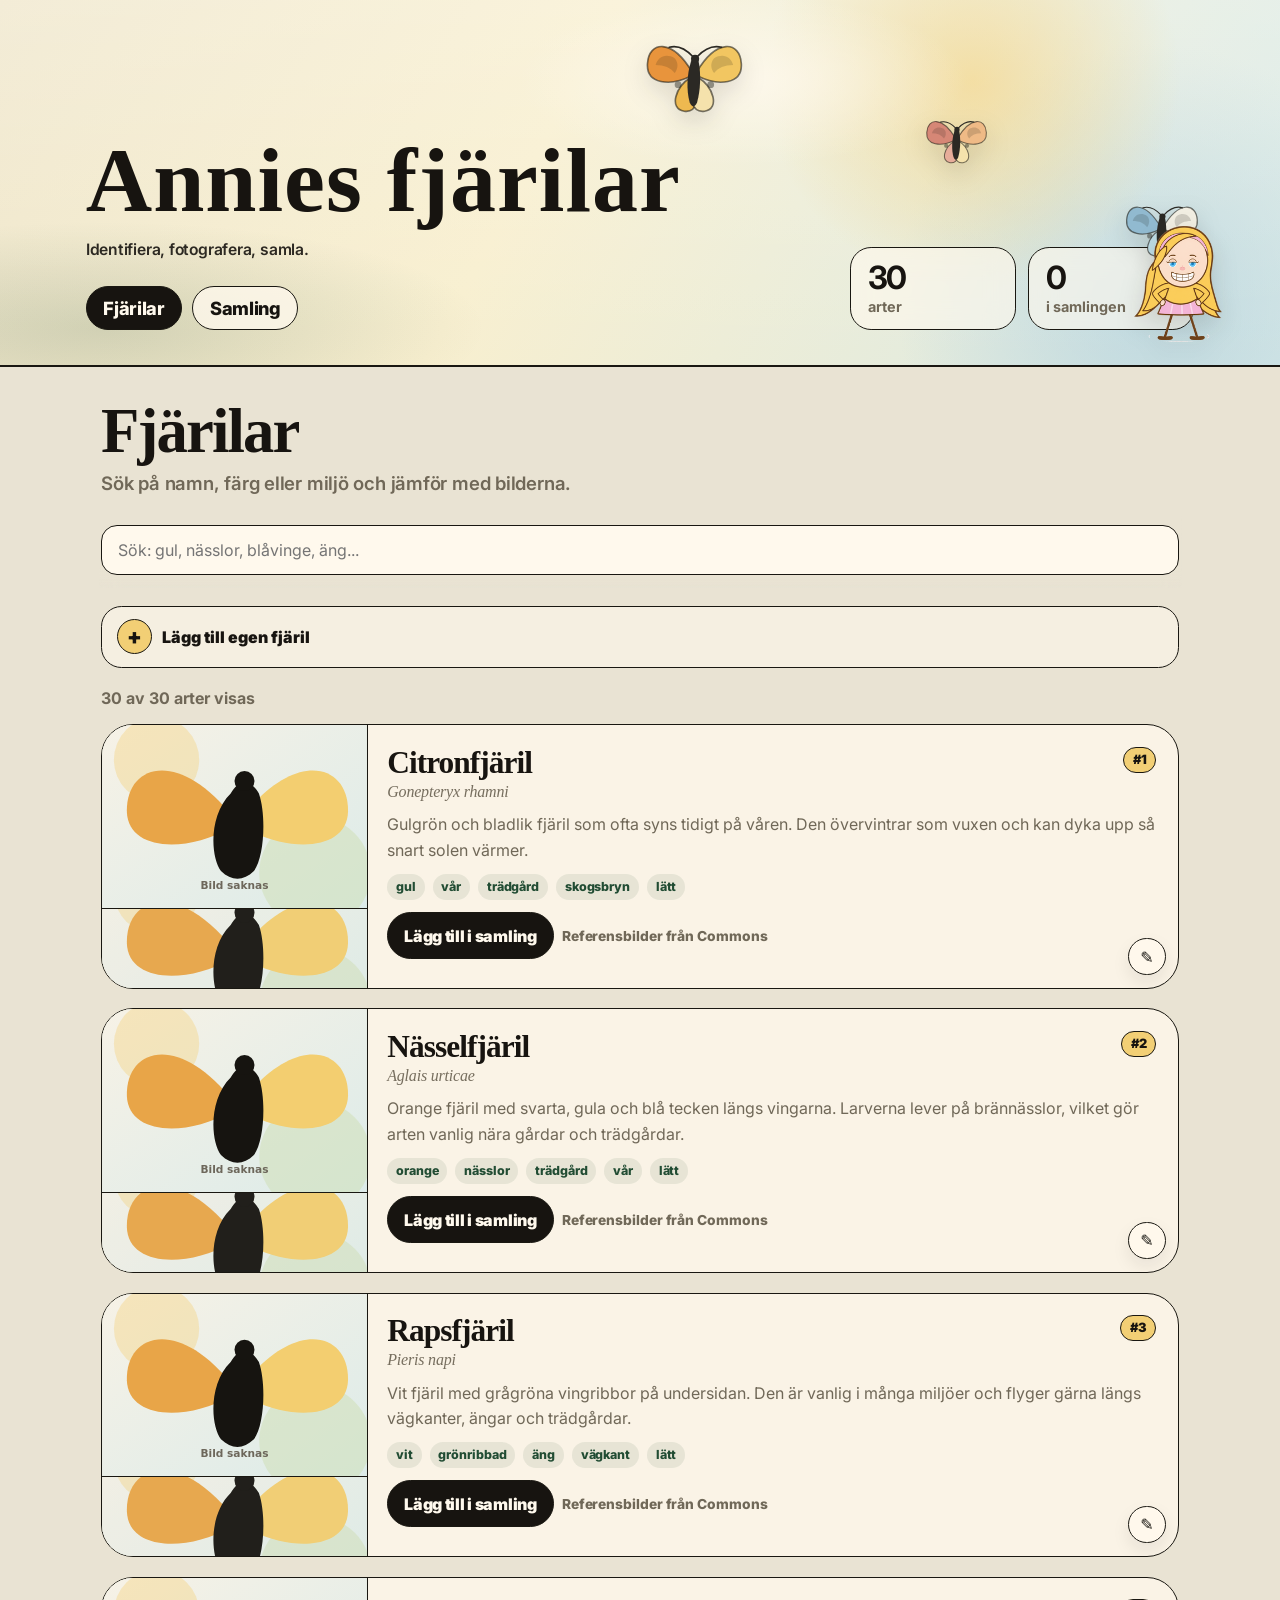
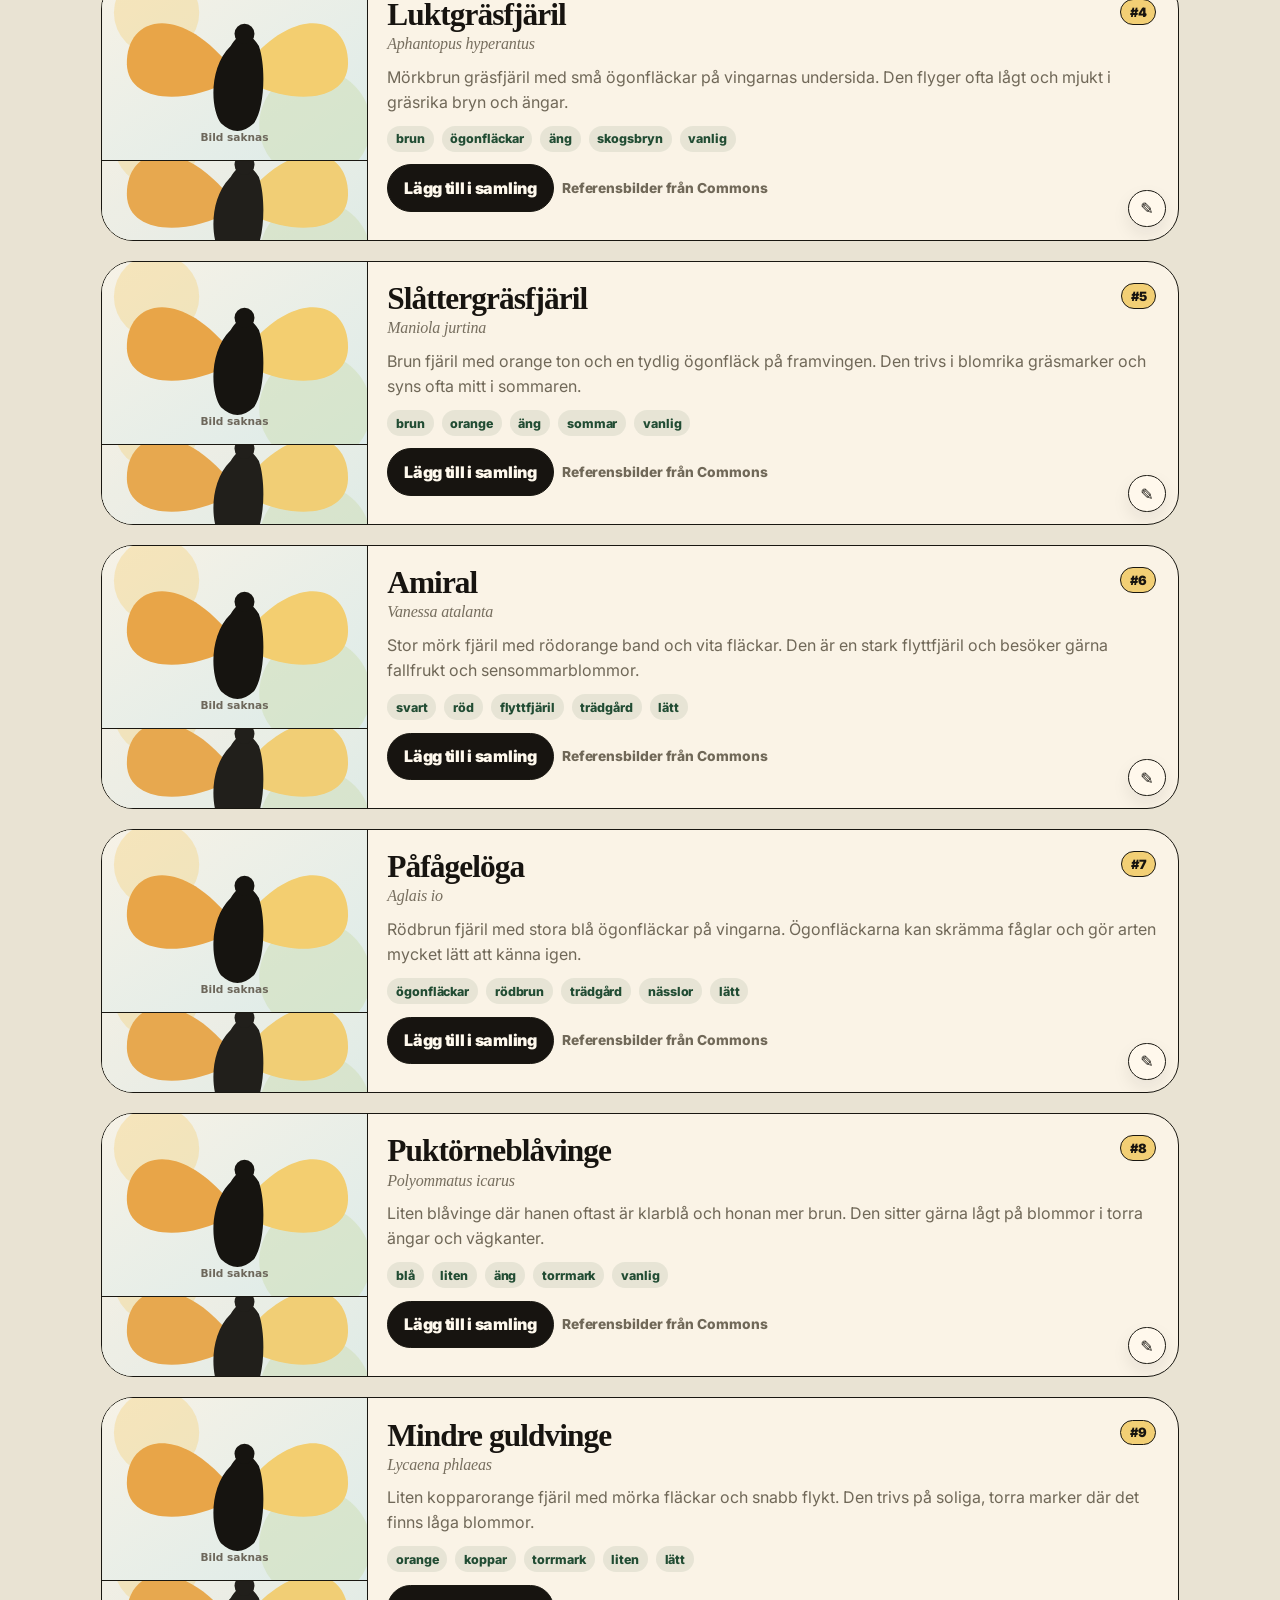
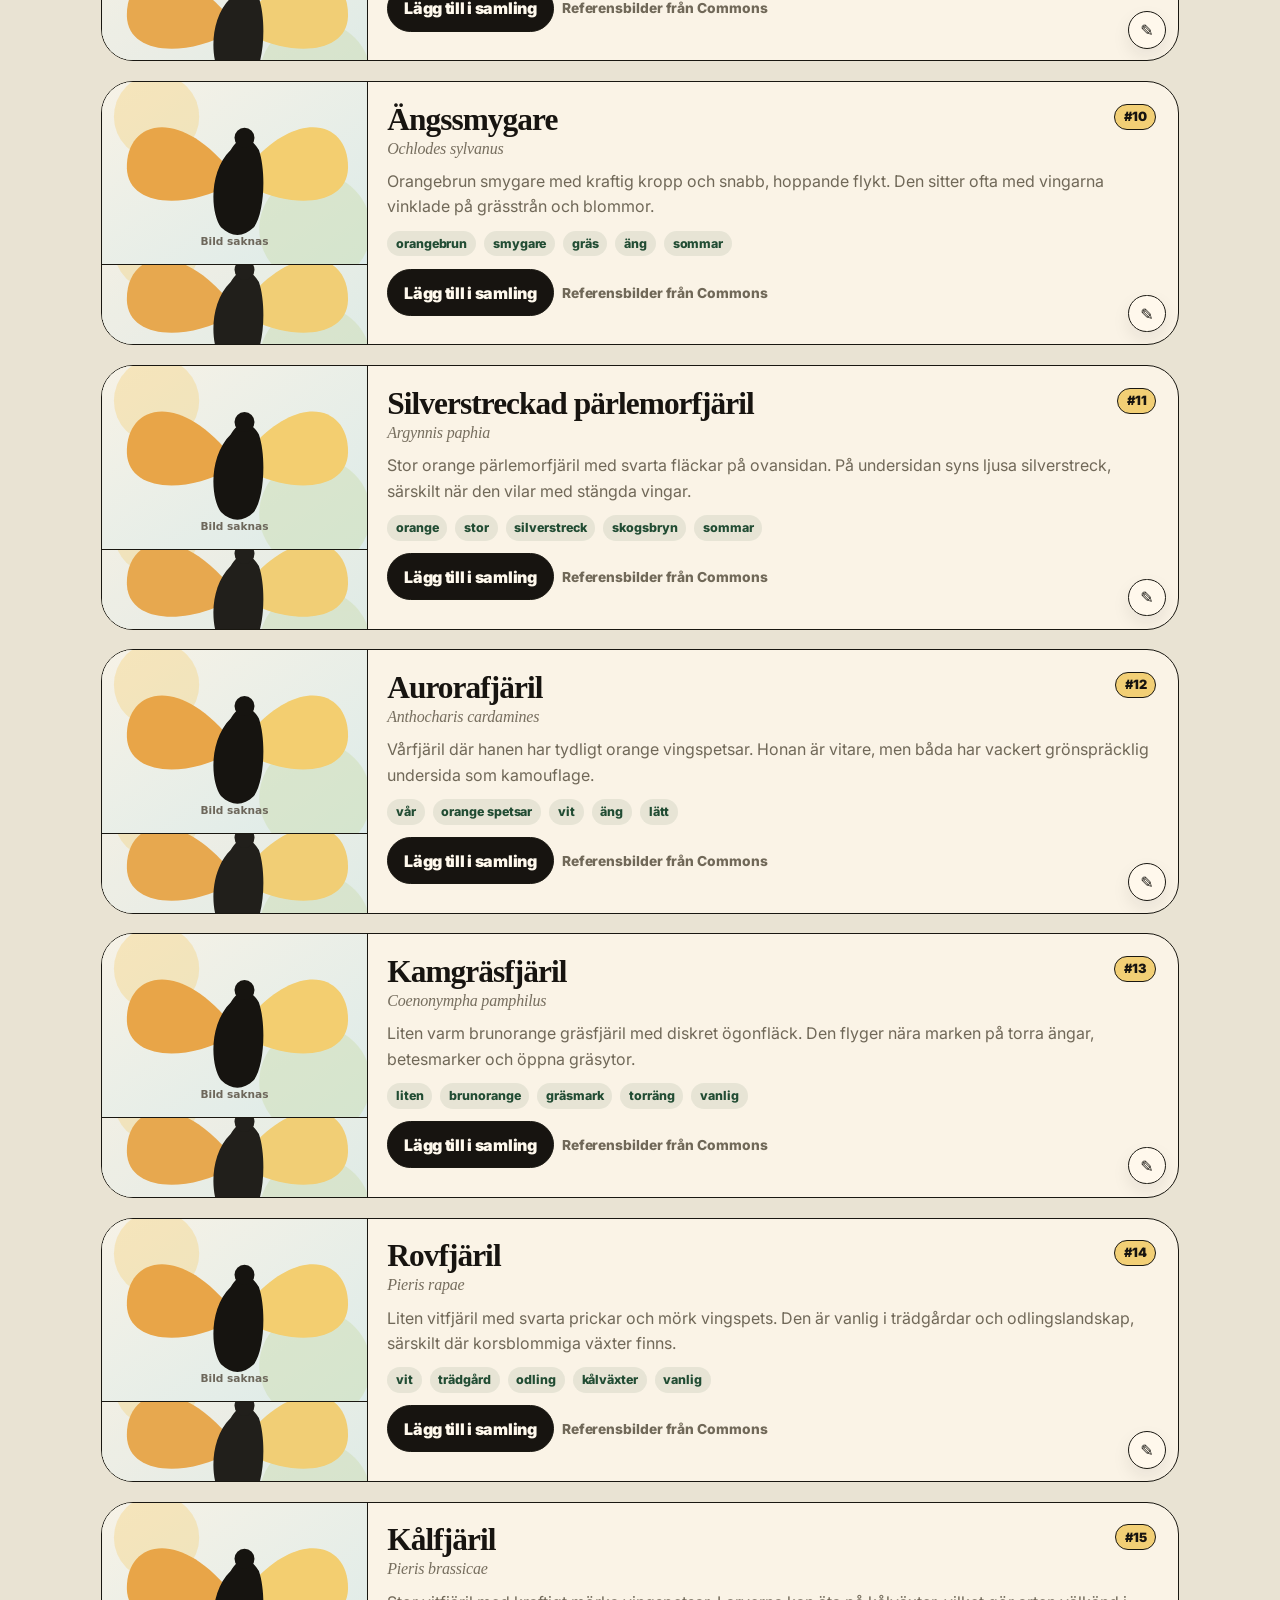
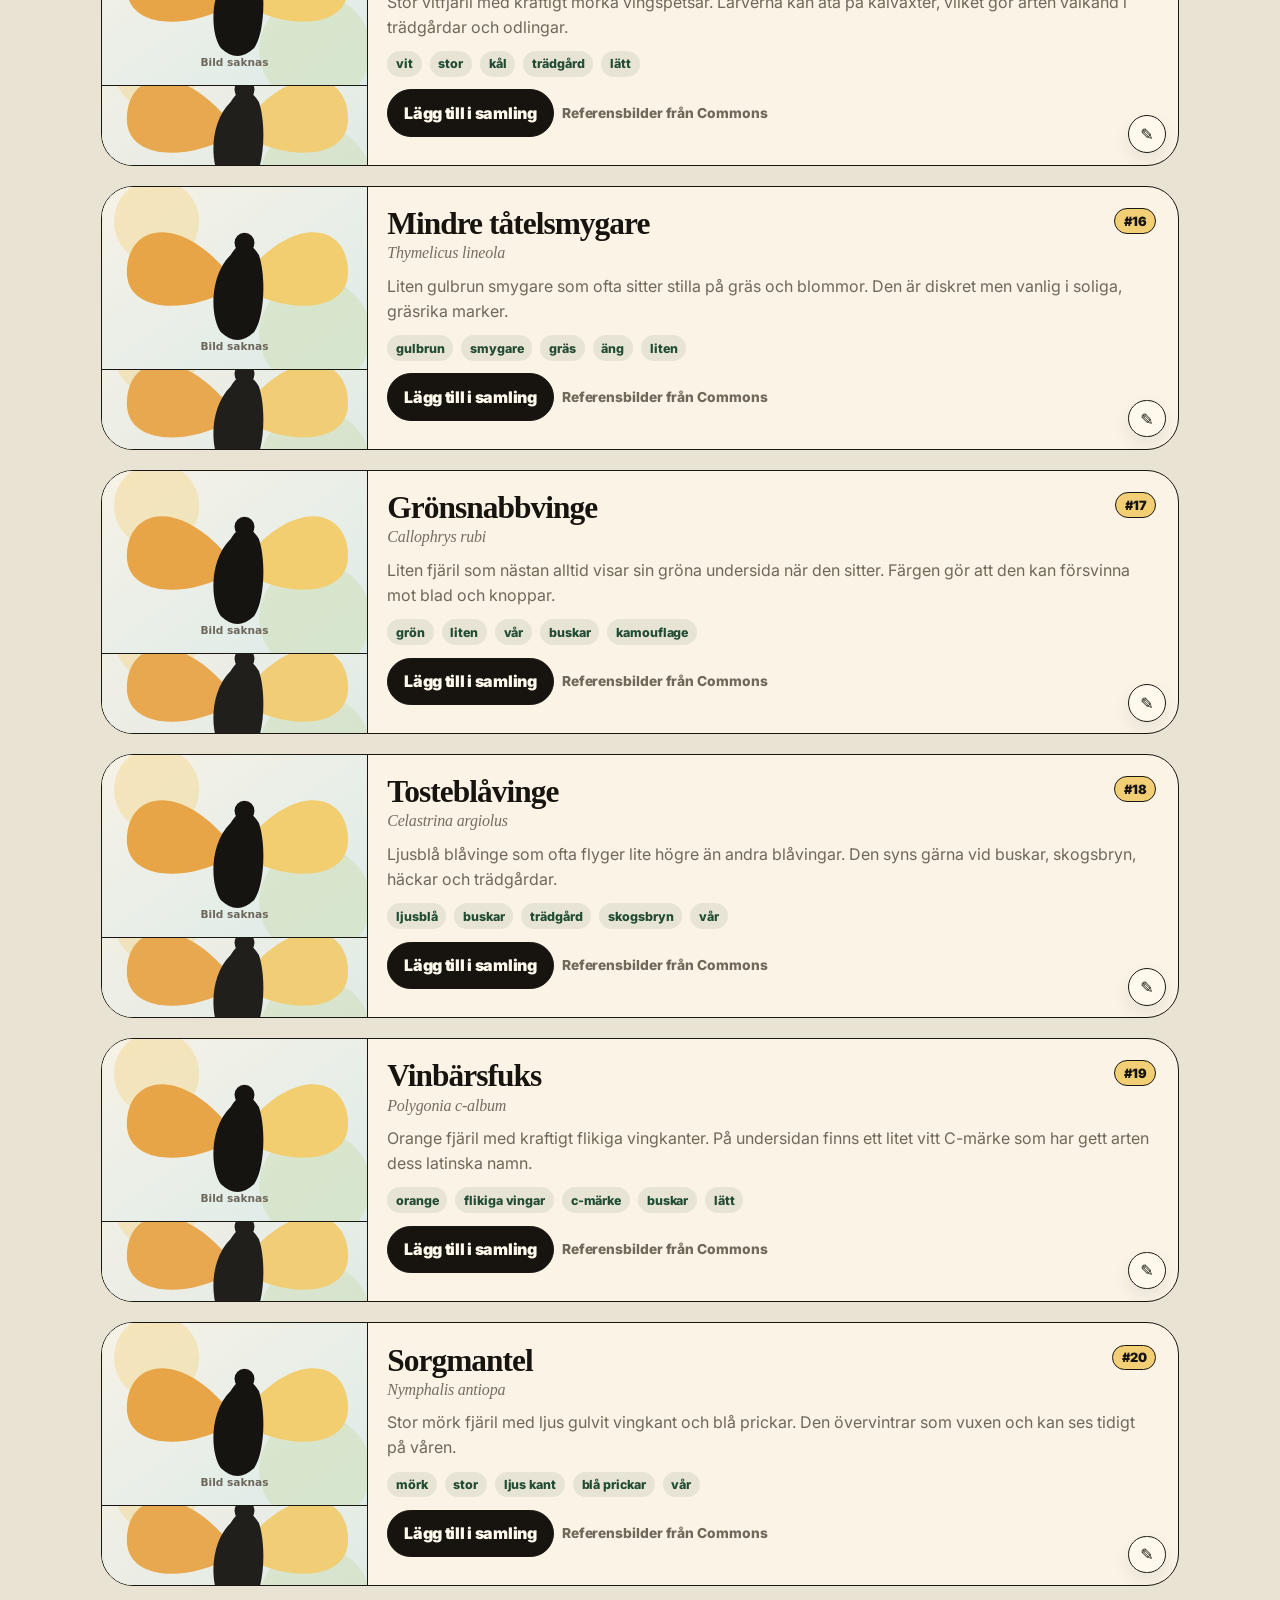
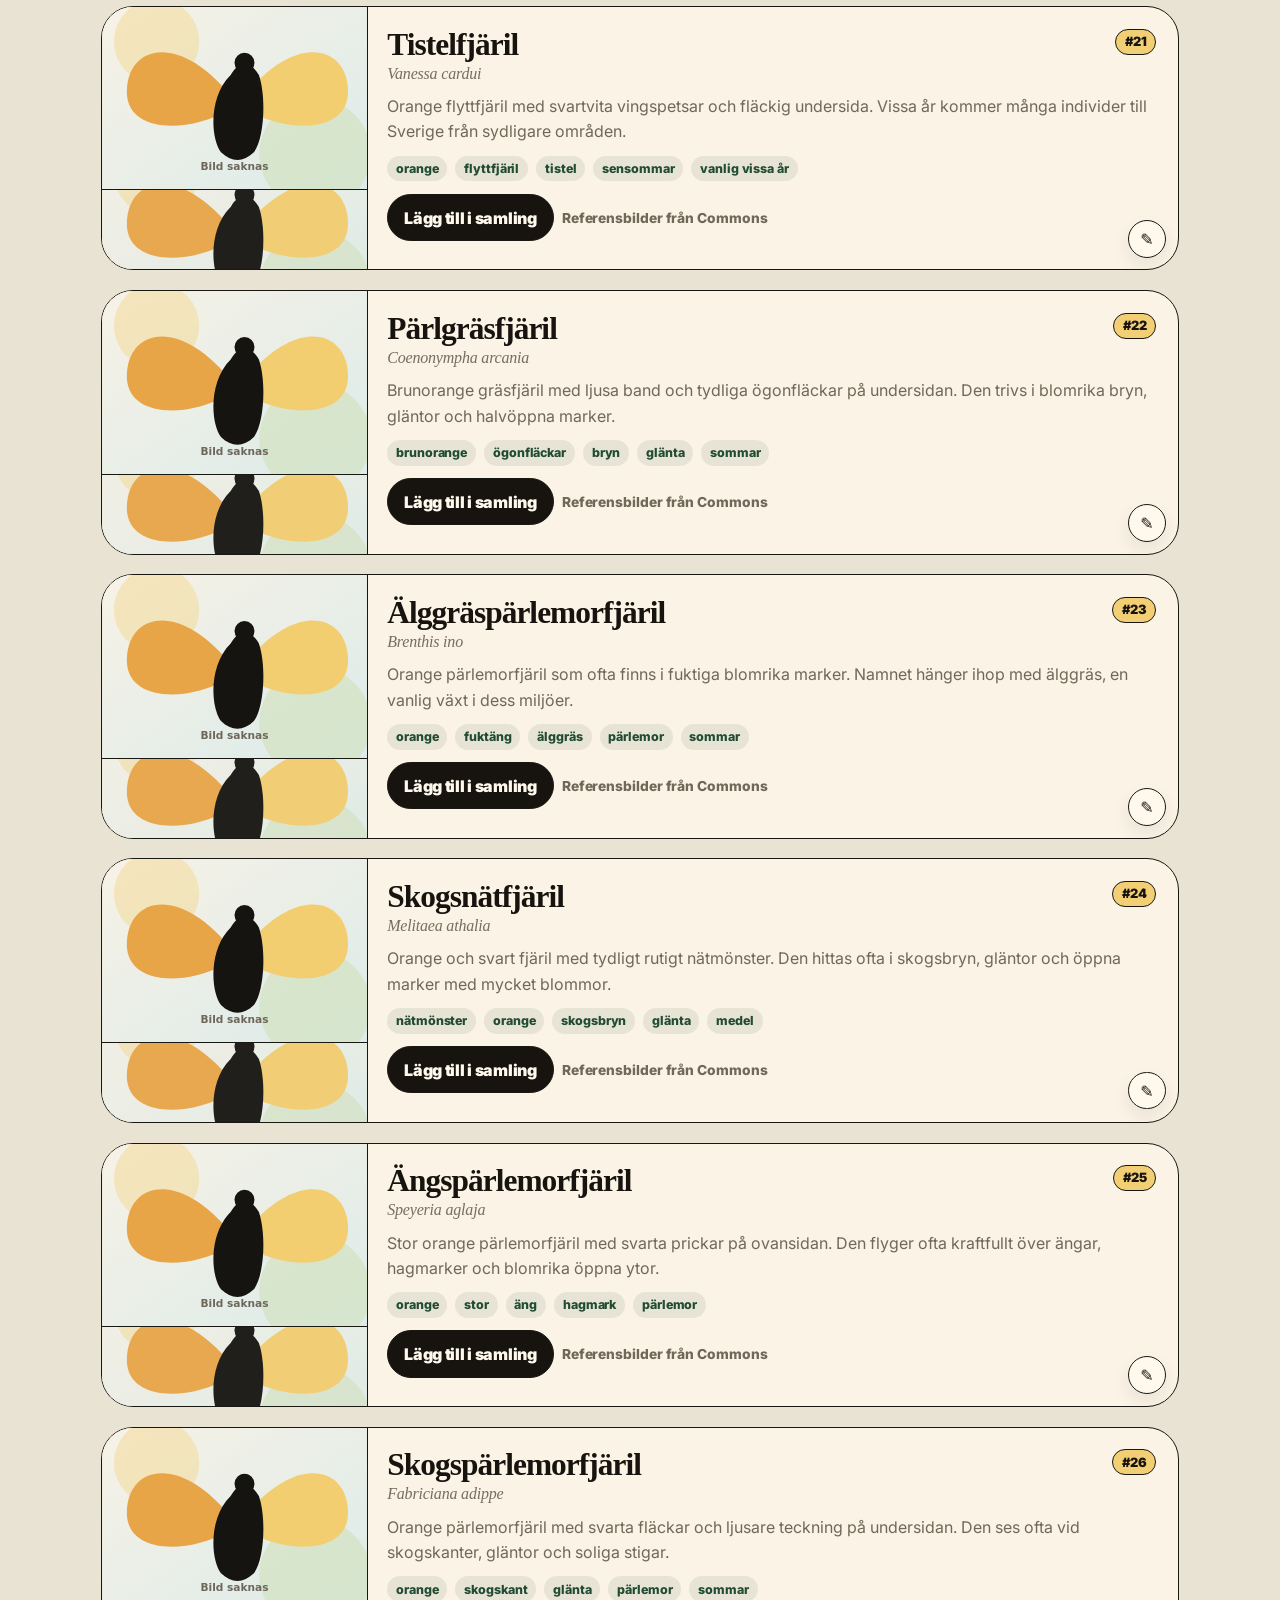
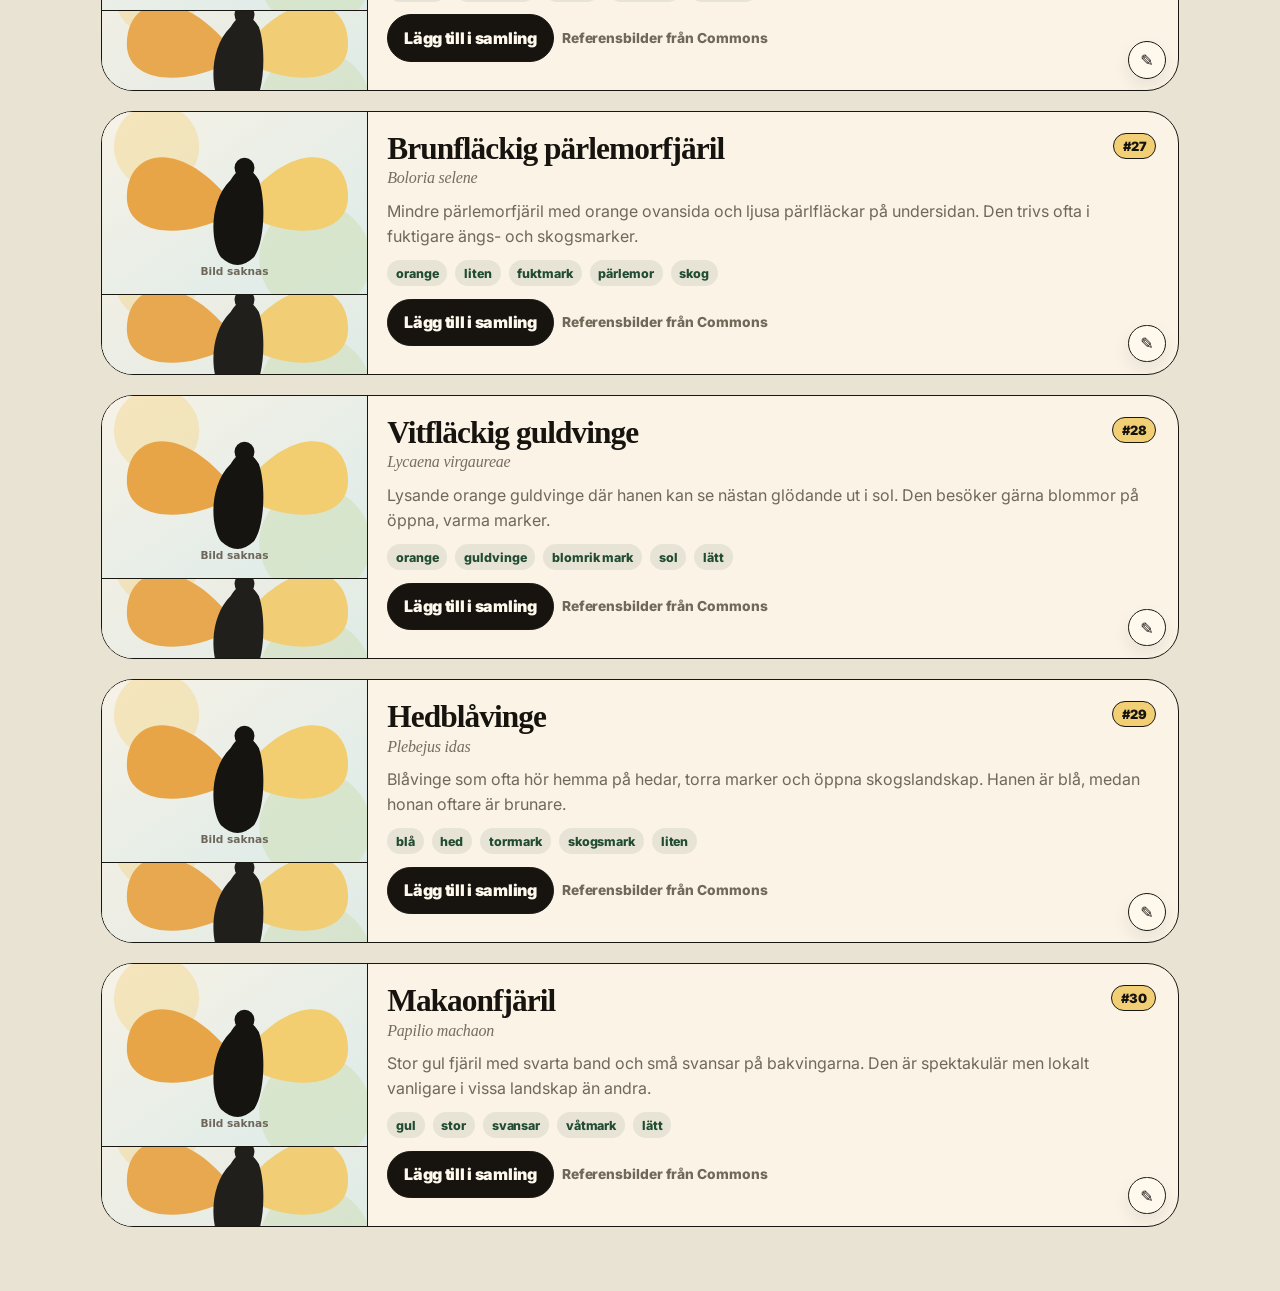
==== index.html @ b4002c53 "Establish github pages version" ====
<!DOCTYPE html>
<html lang="sv">
  <head>
    <meta charset="UTF-8" />
    <meta name="viewport" content="width=device-width, initial-scale=1.0, viewport-fit=cover" />
    <title>Annies fjärilar</title>
    <meta
      name="description"
      content="Annies fjärilar: en mobilcentrerad svensk fjärilsguide med egna bilder och egna arter."
    />
    <meta name="theme-color" content="#e9e3d3" />
    <link rel="icon" href="./assets/favicon.svg" type="image/svg+xml" />
    <link rel="manifest" href="./manifest.webmanifest?v=1.5.34" />
    <link rel="preconnect" href="https://upload.wikimedia.org" crossorigin />
    <link rel="preconnect" href="https://fonts.googleapis.com" />
    <link rel="preconnect" href="https://fonts.gstatic.com" crossorigin />
    <link rel="preconnect" href="https://fonts.cdnfonts.com" crossorigin />
    <link href="https://fonts.cdnfonts.com/css/latin-modern-roman" rel="stylesheet" />
    <link
      href="https://fonts.googleapis.com/css2?family=Inter:wght@400;500;600;700;800;900&display=swap"
      rel="stylesheet"
    />
    <link rel="stylesheet" href="./styles.css?v=1.5.34" />
  </head>
  <body>
    <div class="app-shell">
      <header class="app-header" aria-labelledby="site-title">
        <div class="header-wash" aria-hidden="true"></div>

        <div class="header-content">
          <div class="brand-lockup">
            <h1 class="site-title" id="site-title">Annies fjärilar</h1>
            <p class="site-subtitle">Identifiera, fotografera, samla.</p>
          </div>

          <nav class="view-tabs" aria-label="Växla vy">
            <button class="tab-button is-active" type="button" data-view="butterflies" aria-pressed="true">Fjärilar</button>
            <button class="tab-button" type="button" data-view="collection" aria-pressed="false">Samling</button>
          </nav>

          <div class="header-metrics" aria-label="Sammanfattning">
            <div>
              <strong id="metric-species">30</strong>
              <span>arter</span>
            </div>
            <div>
              <strong id="metric-collection">0</strong>
              <span>i samlingen</span>
            </div>
          </div>
        </div>

        <button class="annie-button" id="annie-button" type="button" aria-label="Tryck på Annie för en liten animation">
          <span class="annie-frame">
            <img class="annie-img annie-img-open" src="assets/annie-refined-full-head.png?v=1.5.34" alt="Annie med lugna blå ögon, rosa hårband och ett brett tecknat tandgrin" />
            <img class="annie-img annie-img-blink" src="assets/annie-refined-full-head-blink.png?v=1.5.34" alt="" aria-hidden="true" />
          </span>
        </button>

        <div class="flight-stage" aria-hidden="true">
          <svg class="flying-butterfly flying-butterfly--one" viewBox="0 0 160 125">
            <g class="butterfly-tilt">
              <g class="left-wing">
                <path class="wing-main wing-orange" d="M77 58C47 7 13 12 11 45 9 75 44 79 76 63Z" />
                <path class="wing-lower wing-gold" d="M75 65C52 79 42 111 65 115c18 3 25-20 18-48Z" />
                <path class="wing-mark" d="M51 37c-13-8-25-2-28 10 13 0 22 4 28 12 5-7 6-15 0-22Z" />
                <circle class="wing-dot" cx="56" cy="76" r="5" />
              </g>
              <g class="right-wing">
                <path class="wing-main wing-honey" d="M83 58c30-51 64-46 66-13 2 30-33 34-65 18Z" />
                <path class="wing-lower wing-cream" d="M85 65c23 14 33 46 10 50-18 3-25-20-18-48Z" />
                <path class="wing-mark" d="M109 37c13-8 25-2 28 10-13 0-22 4-28 12-5-7-6-15 0-22Z" />
                <circle class="wing-dot" cx="104" cy="76" r="5" />
              </g>
              <path class="butterfly-body" d="M75 42c3-8 8-12 11-1 4 19 3 43-2 61-3 8-8 8-11 0-5-18-4-41 2-60Z" />
              <circle class="butterfly-head" cx="81" cy="38" r="6" />
              <path class="antenna" d="M78 35C66 22 54 18 43 21" />
              <path class="antenna" d="M84 35c12-13 25-17 36-14" />
            </g>
          </svg>

          <svg class="flying-butterfly flying-butterfly--two" viewBox="0 0 160 125">
            <g class="butterfly-tilt">
              <g class="left-wing">
                <path class="wing-main wing-blue" d="M77 58C47 7 13 12 11 45 9 75 44 79 76 63Z" />
                <path class="wing-lower wing-sky" d="M75 65C52 79 42 111 65 115c18 3 25-20 18-48Z" />
                <path class="wing-mark" d="M51 37c-13-8-25-2-28 10 13 0 22 4 28 12 5-7 6-15 0-22Z" />
                <circle class="wing-dot" cx="56" cy="76" r="5" />
              </g>
              <g class="right-wing">
                <path class="wing-main wing-milk" d="M83 58c30-51 64-46 66-13 2 30-33 34-65 18Z" />
                <path class="wing-lower wing-blue-soft" d="M85 65c23 14 33 46 10 50-18 3-25-20-18-48Z" />
                <path class="wing-mark" d="M109 37c13-8 25-2 28 10-13 0-22 4-28 12-5-7-6-15 0-22Z" />
                <circle class="wing-dot" cx="104" cy="76" r="5" />
              </g>
              <path class="butterfly-body" d="M75 42c3-8 8-12 11-1 4 19 3 43-2 61-3 8-8 8-11 0-5-18-4-41 2-60Z" />
              <circle class="butterfly-head" cx="81" cy="38" r="6" />
              <path class="antenna" d="M78 35C66 22 54 18 43 21" />
              <path class="antenna" d="M84 35c12-13 25-17 36-14" />
            </g>
          </svg>

          <svg class="flying-butterfly flying-butterfly--three" viewBox="0 0 160 125">
            <g class="butterfly-tilt">
              <g class="left-wing">
                <path class="wing-main wing-rose" d="M77 58C47 7 13 12 11 45 9 75 44 79 76 63Z" />
                <path class="wing-lower wing-pink" d="M75 65C52 79 42 111 65 115c18 3 25-20 18-48Z" />
                <path class="wing-mark" d="M51 37c-13-8-25-2-28 10 13 0 22 4 28 12 5-7 6-15 0-22Z" />
                <circle class="wing-dot" cx="56" cy="76" r="5" />
              </g>
              <g class="right-wing">
                <path class="wing-main wing-apricot" d="M83 58c30-51 64-46 66-13 2 30-33 34-65 18Z" />
                <path class="wing-lower wing-cream" d="M85 65c23 14 33 46 10 50-18 3-25-20-18-48Z" />
                <path class="wing-mark" d="M109 37c13-8 25-2 28 10-13 0-22 4-28 12-5-7-6-15 0-22Z" />
                <circle class="wing-dot" cx="104" cy="76" r="5" />
              </g>
              <path class="butterfly-body" d="M75 42c3-8 8-12 11-1 4 19 3 43-2 61-3 8-8 8-11 0-5-18-4-41 2-60Z" />
              <circle class="butterfly-head" cx="81" cy="38" r="6" />
              <path class="antenna" d="M78 35C66 22 54 18 43 21" />
              <path class="antenna" d="M84 35c12-13 25-17 36-14" />
            </g>
          </svg>
        </div>
      </header>

      <main class="main-panel" id="content-panel" tabindex="-1" data-active-view="butterflies">
        <section class="panel-view is-visible" id="view-butterflies" aria-labelledby="butterflies-title">
          <div class="view-heading view-heading--compact">
            <div>
              <h2 class="section-title" id="butterflies-title">Fjärilar</h2>
              <p class="section-intro">Sök på namn, färg eller miljö och jämför med bilderna.</p>
            </div>
          </div>

          <div class="toolbar" role="search">
            <label class="search-box">
              <span class="sr-only">Sök art, färg eller miljö</span>
              <input id="search-input" type="search" placeholder="Sök: gul, nässlor, blåvinge, äng..." autocomplete="off" />
            </label>
          </div>

          <details class="custom-species-panel" id="custom-species-panel">
            <summary>
              <span class="summary-plus">+</span>
              <span>Lägg till egen fjäril</span>
            </summary>
            <form id="custom-species-form" class="custom-species-form">
              <div class="form-grid two-columns">
                <label>
                  <span>Namn *</span>
                  <input id="custom-name" type="text" required placeholder="Ex. Min blå fjäril" />
                </label>
                <label>
                  <span>Latinskt namn *</span>
                  <input id="custom-scientific" type="text" required placeholder="Ex. Polyommatus sp." />
                </label>
              </div>
              <label>
                <span>Beskrivning *</span>
                <textarea id="custom-description" rows="3" required placeholder="Kort kännetecken, färg, plats eller varför den är speciell..."></textarea>
              </label>
              <div class="form-grid two-columns">
                <label class="file-button file-button--light">
                  <input id="custom-image-one" type="file" accept="image/*" required />
                  <span>Välj bild *</span>
                </label>
                <label class="file-button file-button--light">
                  <input id="custom-image-two" type="file" accept="image/*" />
                  <span>Välj extra bild</span>
                </label>
              </div>
              <button class="primary-button" type="submit">Spara egen fjäril</button>
              <p class="form-hint">Egna fjärilar sparas lokalt i webbläsaren och visas i både Fjärilar och Samling.</p>
            </form>
          </details>

          <div class="result-line" id="result-line" aria-live="polite"></div>
          <div class="butterfly-list" id="butterfly-list"></div>
        </section>

        <section class="panel-view" id="view-collection" hidden aria-labelledby="collection-title">
          <div class="view-heading view-heading--compact">
            <div>
              <h2 class="section-title" id="collection-title">Samling</h2>
            </div>
          </div>

          <section class="cloud-panel" id="cloud-panel" aria-label="Inloggning">
            <div class="cloud-status-row">
              <div>
                <strong id="cloud-title">Logga in</strong>
                <p id="cloud-status">Logga in en gång för automatisk backup av samlingen.</p>
              </div>
              <div class="cloud-actions">
                <button class="ghost-button ghost-button--quiet" id="logout-button" type="button" hidden>Logga ut</button>
              </div>
            </div>
            <form class="auth-form" id="auth-form" autocomplete="on" hidden>
              <label>
                <span>E-post</span>
                <input id="login-email" type="email" inputmode="email" autocomplete="email" required />
              </label>
              <label>
                <span>Lösenord</span>
                <input id="login-password" type="password" autocomplete="current-password" required />
              </label>
              <button class="primary-button" id="login-button" type="submit">Logga in</button>
            </form>
          </section>
          <button id="sync-now" type="button" hidden></button>

          <div class="collection-tools" id="collection-tools" aria-label="Samlingsåtgärder">
            <button class="collection-toggle-button" id="show-collection-form" type="button" aria-controls="collector" aria-expanded="false">
              <span class="collection-toggle-icon" aria-hidden="true">+</span>
              <span>Lägg till</span>
            </button>
          </div>

          <section class="collector" id="collector" aria-label="Lägg till en fjäril i samlingen" hidden>
            <div class="collector-head">
              <div>
                <h3>Ny fjäril</h3>
                <p>Ladda upp en bild, beskriv, spara.</p>
              </div>
              <button class="collector-close" id="close-collection-form" type="button" aria-label="Stäng formuläret">×</button>
            </div>
            <div class="upload-card">
              <label class="upload-preview upload-preview--picker" id="upload-preview" aria-live="polite" aria-label="Ladda upp fjärilsbild">
                <input id="photo-input" class="upload-input" type="file" accept="image/*" />
                <img id="preview-image" alt="" hidden />
                <span class="preview-placeholder" id="preview-placeholder">
                  <span class="plus-mark">+</span>
                  <span>Ladda upp bild</span>
                </span>
              </label>

              <form id="collection-form" class="collection-form">

                <label>
                  <span>Vilken fjäril?</span>
                  <select id="species-select" required>
                    <option value="">Välj art</option>
                  </select>
                </label>

                <label>
                  <span>Anteckning</span>
                  <textarea id="observation-note" rows="3" placeholder="Ex. Satt på rödklöver nära bryggan..."></textarea>
                </label>

                <div class="form-grid two-columns">
                  <label>
                    <span>Datum</span>
                    <input id="observation-date" type="date" />
                  </label>

                  <div class="location-picker" aria-label="Frivillig plats">
                    <span class="location-picker-label">Plats <small>valfritt</small></span>
                    <button class="ghost-button location-add-button" id="add-location" type="button">Lägg till plats</button>
                    <div class="location-status" id="location-status" hidden aria-live="polite">
                      <span id="location-status-text">Plats tillagd</span>
                      <button class="mini-button" id="remove-location" type="button">Ta bort</button>
                    </div>
                  </div>
                </div>

                <button class="primary-button primary-button--wide" id="add-observation" type="submit" disabled>Lägg till</button>

                <p class="form-hint" id="storage-hint">Välj bild och art, sedan sparas direkt.</p>
              </form>
            </div>
          </section>

          <div class="collection-actions" hidden>
            <button class="ghost-button" id="export-collection" type="button">Exportera JSON</button>
            <button class="ghost-button" id="import-local" type="button">Importera JSON</button>
            <button class="ghost-button ghost-button--danger" id="clear-collection" type="button">Töm samling</button>
            <input id="import-file" type="file" accept="application/json,.json" hidden />
          </div>

          <div class="collection-grid" id="collection-grid"></div>
        </section>
      </main>
    </div>

    <template id="empty-collection-template">
      <article class="empty-state">
        <h3>Inga fjärilar i samlingen ännu</h3>
        <p>Tryck på Lägg till ovanför, välj en bild och koppla den till rätt fjäril.</p>
      </article>
    </template>


    <div class="butterfly-editor" id="butterfly-editor" hidden role="dialog" aria-modal="true" aria-labelledby="butterfly-editor-title">
      <div class="butterfly-editor-card">
        <div class="editor-head">
          <div>
            <p class="editor-kicker">Redigera fjäril</p>
            <h3 id="butterfly-editor-title">Redigera fjäril</h3>
          </div>
          <button class="editor-close" id="butterfly-editor-close" type="button" aria-label="Stäng redigering">×</button>
        </div>

        <form id="butterfly-editor-form" class="butterfly-editor-form">
          <input id="butterfly-editor-id" type="hidden" />

          <div class="form-grid two-columns">
            <label>
              <span>Svenskt namn *</span>
              <input id="butterfly-editor-name" type="text" required />
            </label>
            <label>
              <span>Latinskt namn *</span>
              <input id="butterfly-editor-scientific" type="text" required />
            </label>
          </div>

          <label>
            <span>Beskrivning *</span>
            <textarea id="butterfly-editor-description" rows="4" required></textarea>
          </label>

          <label>
            <span>Taggar</span>
            <input id="butterfly-editor-tags" type="text" placeholder="Ex. gul, äng, sommar" />
          </label>

          <div class="form-grid two-columns">
            <label>
              <span>Bildlänk 1</span>
              <input id="butterfly-editor-image-one" type="text" inputmode="url" placeholder="https://…" />
            </label>
            <label>
              <span>Bildlänk 2</span>
              <input id="butterfly-editor-image-two" type="text" inputmode="url" placeholder="https://…" />
            </label>
          </div>

          <div class="butterfly-editor-actions">
            <button class="editor-delete-button" id="delete-butterfly" type="button">× Ta bort fjäril</button>
            <div class="editor-save-actions">
              <button class="ghost-button" id="butterfly-editor-cancel" type="button">Avbryt</button>
              <button class="primary-button" type="submit">Spara ändringar</button>
            </div>
          </div>
        </form>
      </div>
    </div>

    <div class="map-modal" id="map-modal" hidden role="dialog" aria-modal="true" aria-labelledby="map-modal-title">
      <div class="map-modal-card">
        <div class="map-modal-head">
          <div>
            <p class="editor-kicker">Plats</p>
            <h3 id="map-modal-title">Sparad plats</h3>
          </div>
          <button class="map-modal-close" id="map-modal-close" type="button" aria-label="Stäng kartan">×</button>
        </div>

        <div class="location-map-shell">
          <div class="location-map" id="location-map" aria-label="Karta över sparad plats"></div>
        </div>

        <div class="map-modal-meta">
          <span id="map-modal-meta">Plats sparad</span>
          <a id="map-external-link" href="#" target="_blank" rel="noopener noreferrer">Öppna i OpenStreetMap</a>
        </div>
      </div>
    </div>

    <div class="lightbox" id="lightbox" hidden>
      <button class="lightbox-close" id="lightbox-close" type="button" aria-label="Stäng bild">×</button>
      <img id="lightbox-image" alt="Förstorad fjärilsbild" />
      <p>Tryck på bilden för att zooma lite.</p>
    </div>

    <script src="./script.js?v=1.5.34" type="module"></script>
  </body>
</html>
---- styles.css ----
:root {
  --bg: #e9e3d3;
  --paper: #f8f2e5;
  --paper-strong: #fff9ed;
  --ink: #171410;
  --muted: #706858;
  --soft: #948b75;
  --line: #191711;
  --line-soft: rgba(25, 23, 17, 0.16);
  --leaf: #cfe1b9;
  --leaf-deep: #214c33;
  --sky: #dcebe8;
  --nectar: #f2cf75;
  --rose: #dda38f;
  --blue: #b9d5df;
  --danger: #954235;
  --shadow: 0 24px 55px rgba(31, 29, 22, 0.14);
  --shadow-soft: 0 13px 30px rgba(31, 29, 22, 0.1);
  --radius-lg: 2rem;
  --radius-md: 1.15rem;
  --transition: 190ms ease;
  --slow-transition: 540ms ease;
  --font-ui: "Inter", system-ui, -apple-system, BlinkMacSystemFont, "Segoe UI", sans-serif;
  --font-display: "LMRoman10", "Latin Modern Roman", "Latin Modern Roman 10", Georgia, serif;
}

* { box-sizing: border-box; }
html { scroll-behavior: smooth; }
html,
body {
  margin: 0;
  min-height: 100%;
  background: var(--bg);
  color: var(--ink);
}

body {
  font-family: var(--font-ui);
  -webkit-font-smoothing: antialiased;
  text-rendering: optimizeLegibility;
}

button,
input,
select,
textarea { font: inherit; }
button { color: inherit; }
img { display: block; max-width: 100%; }
a { color: inherit; }

.sr-only {
  position: absolute;
  width: 1px;
  height: 1px;
  padding: 0;
  margin: -1px;
  overflow: hidden;
  clip: rect(0, 0, 0, 0);
  white-space: nowrap;
  border: 0;
}

.app-shell {
  min-height: 100vh;
  min-height: 100dvh;
  display: grid;
  grid-template-rows: auto 1fr;
}

.app-header {
  position: relative;
  isolation: isolate;
  min-height: clamp(19.5rem, 35vw, 30rem);
  border-bottom: 2px solid var(--line);
  overflow: hidden;
  background:
    radial-gradient(circle at 76% 22%, rgba(243, 207, 117, 0.75), transparent 13rem),
    radial-gradient(circle at 90% 82%, rgba(185, 213, 223, 0.85), transparent 16rem),
    linear-gradient(118deg, #efe6ca 0%, #f8efcf 42%, #d7e9e7 100%);
}

.header-wash {
  position: absolute;
  inset: 0;
  z-index: 0;
  pointer-events: none;
  background:
    radial-gradient(ellipse at 8% 90%, rgba(33, 76, 51, 0.16), transparent 24rem),
    radial-gradient(ellipse at 58% 22%, rgba(255, 249, 237, 0.85), transparent 14rem),
    linear-gradient(180deg, rgba(255,255,255,0.25), rgba(255,255,255,0));
}

.header-content {
  position: relative;
  z-index: 2;
  width: min(76rem, 100%);
  min-height: inherit;
  margin: 0 auto;
  padding: clamp(1rem, 3vw, 2.5rem) clamp(1rem, 4vw, 4rem);
  display: grid;
  grid-template-columns: minmax(0, 1fr) auto;
  grid-template-areas:
    "brand metrics"
    "tabs metrics";
  align-content: end;
  gap: 1rem 1.25rem;
}

.brand-lockup { grid-area: brand; max-width: 44rem; }
.eyebrow {
  margin: 0 0 0.35rem;
  color: var(--leaf-deep);
  font-size: 0.76rem;
  font-weight: 900;
  letter-spacing: 0.16em;
  text-transform: uppercase;
}
.site-title {
  margin: 0;
  max-width: 10ch;
  font-size: clamp(3.1rem, 10vw, 7.4rem);
  line-height: 0.86;
  letter-spacing: -0.105em;
  font-weight: 900;
  text-wrap: balance;
}
.site-subtitle {
  margin: 0.75rem 0 0;
  max-width: 38rem;
  font-family: var(--font-display);
  font-size: clamp(1.03rem, 1.6vw, 1.45rem);
  line-height: 1.34;
  color: var(--ink);
}

.view-tabs {
  grid-area: tabs;
  display: flex;
  flex-wrap: wrap;
  gap: 0.55rem;
  align-items: center;
}

.tab-button {
  border: 1.7px solid var(--line);
  border-radius: 999px;
  background: rgba(255, 249, 237, 0.78);
  padding: 0.78rem 1.05rem;
  min-height: 2.95rem;
  color: var(--ink);
  cursor: pointer;
  font-size: clamp(1rem, 2vw, 1.25rem);
  font-weight: 900;
  letter-spacing: -0.035em;
  box-shadow: 0 0 0 rgba(0,0,0,0);
  transition: transform var(--transition), box-shadow var(--transition), background-color var(--transition), color var(--transition);
}
.tab-button:hover,
.tab-button:focus-visible {
  transform: translateY(-1px);
  box-shadow: var(--shadow-soft);
  outline: none;
}
.tab-button.is-active {
  background: var(--ink);
  color: var(--paper-strong);
}

.header-metrics {
  grid-area: metrics;
  align-self: end;
  display: grid;
  grid-template-columns: repeat(2, minmax(6rem, 1fr));
  gap: 0.7rem;
  min-width: min(21rem, 36vw);
}
.header-metrics div {
  border: 1.7px solid var(--line);
  border-radius: 1.35rem;
  background: rgba(255, 249, 237, 0.62);
  padding: 0.9rem 1rem;
  backdrop-filter: blur(14px);
}
.header-metrics strong {
  display: block;
  font-size: clamp(1.5rem, 3vw, 2rem);
  line-height: 1;
  letter-spacing: -0.065em;
}
.header-metrics span {
  display: block;
  margin-top: 0.2rem;
  color: var(--muted);
  font-size: 0.9rem;
  font-weight: 700;
}

.flight-stage {
  position: absolute;
  inset: 0;
  z-index: 4;
  pointer-events: none;
  overflow: hidden;
}
.flying-butterfly {
  position: absolute;
  width: clamp(4.5rem, 8.5vw, 8.2rem);
  overflow: visible;
  filter: drop-shadow(0 14px 12px rgba(22, 20, 16, 0.15));
}
.butterfly-tilt { transform-origin: 80px 64px; animation: float-tilt 2.6s ease-in-out infinite; }
.left-wing { transform-origin: 78px 61px; animation: wing-left 650ms cubic-bezier(.55,.05,.35,1) infinite alternate; }
.right-wing { transform-origin: 82px 61px; animation: wing-right 650ms cubic-bezier(.55,.05,.35,1) infinite alternate; }
.wing-main,
.wing-lower { stroke: rgba(25,23,17,0.58); stroke-width: 2.4; stroke-linejoin: round; }
.wing-mark { fill: rgba(25,23,17,0.16); }
.wing-dot { fill: rgba(25,23,17,0.42); }
.butterfly-body,
.butterfly-head { fill: #2b2924; }
.antenna { fill: none; stroke: #2b2924; stroke-width: 2.4; stroke-linecap: round; }
.wing-orange { fill: #e8943c; }
.wing-honey { fill: #f2c661; }
.wing-gold { fill: #eeb950; }
.wing-cream { fill: #f5e2ac; }
.wing-blue { fill: #91bad0; }
.wing-sky { fill: #bddbe5; }
.wing-milk { fill: #f1eee2; }
.wing-blue-soft { fill: #c7e4eb; }
.wing-rose { fill: #d68776; }
.wing-pink { fill: #e7ad9a; }
.wing-apricot { fill: #efba86; }

.flying-butterfly--one { left: 50%; top: 9%; animation: flight-one 12s ease-in-out infinite; }
.flying-butterfly--two { right: 6%; top: 54%; width: clamp(3.7rem, 6.4vw, 6.1rem); animation: flight-two 13.4s ease-in-out infinite; animation-delay: -1.7s; }
.flying-butterfly--two .left-wing,
.flying-butterfly--two .right-wing { animation-duration: 730ms; }
.flying-butterfly--three { left: 72%; top: 31%; width: clamp(3rem, 5.4vw, 5rem); animation: flight-three 15.5s ease-in-out infinite; animation-delay: -4.4s; }
.flying-butterfly--three .left-wing,
.flying-butterfly--three .right-wing { animation-duration: 590ms; }

@keyframes wing-left {
  0% { transform: scaleX(0.34) rotate(-6deg) skewY(2deg); }
  100% { transform: scaleX(1.04) rotate(5deg) skewY(0); }
}
@keyframes wing-right {
  0% { transform: scaleX(0.34) rotate(6deg) skewY(-2deg); }
  100% { transform: scaleX(1.04) rotate(-5deg) skewY(0); }
}
@keyframes float-tilt {
  0%, 100% { transform: rotate(-4deg) translateY(0); }
  50% { transform: rotate(5deg) translateY(-0.3rem); }
}
@keyframes flight-one {
  0%, 100% { transform: translate3d(-1rem, 0, 0) rotate(-7deg) scale(1); }
  27% { transform: translate3d(9rem, 2.4rem, 0) rotate(10deg) scale(1.05); }
  58% { transform: translate3d(0.5rem, 7.4rem, 0) rotate(-16deg) scale(0.92); }
  78% { transform: translate3d(-5rem, 4.8rem, 0) rotate(9deg) scale(1.02); }
}
@keyframes flight-two {
  0%, 100% { transform: translate3d(0, 0, 0) rotate(11deg); }
  34% { transform: translate3d(-10rem, -2.2rem, 0) rotate(-13deg); }
  70% { transform: translate3d(-4rem, -8.2rem, 0) rotate(16deg); }
}
@keyframes flight-three {
  0%, 100% { transform: translate3d(0, 0, 0) rotate(-14deg); opacity: 0.92; }
  32% { transform: translate3d(-15rem, 1.8rem, 0) rotate(7deg); opacity: 1; }
  69% { transform: translate3d(-6rem, 8.4rem, 0) rotate(-10deg); opacity: 0.96; }
}

.annie-button {
  position: absolute;
  right: clamp(0.45rem, 3.4vw, 2.4rem);
  bottom: clamp(0.08rem, 1.2vw, 0.72rem);
  z-index: 12;
  width: clamp(5.45rem, 15vw, 9.6rem);
  border: 0;
  border-radius: 0;
  background: transparent;
  padding: 0;
  cursor: pointer;
  transform-origin: 50% 100%;
  filter: drop-shadow(0 10px 14px rgba(22,20,16,0.15));
  overflow: visible;
}
.annie-button:focus-visible { outline: 3px solid rgba(33,76,51,0.35); outline-offset: 0.25rem; border-radius: 0.75rem; }
.annie-svg { width: 100%; height: 100%; overflow: visible; }
.annie-frame { position: relative; display: block; width: 100%; overflow: visible; background: transparent; border: 0; box-shadow: none; }
.annie-img { width: 100%; height: auto; display: block; transition: transform 170ms ease; object-fit: contain; background: transparent; border: 0; box-shadow: none; }
.annie-img-blink { position: absolute; inset: 0; opacity: 0; animation: annie-image-blink 9.8s ease-in-out infinite; pointer-events: none; }
.annie-shadow { fill: rgba(25,23,17,0.16); }
.annie-character { transform-origin: 80px 188px; }
.annie-face,
.annie-hand,
.annie-neck { fill: #f0c7a8; stroke: #1b1710; stroke-width: 3; }
.annie-hair-back,
.annie-hair-front { fill: #f3d36f; stroke: #1b1710; stroke-width: 3; stroke-linejoin: round; }
.annie-hair-strand { fill: none; stroke: #1b1710; stroke-width: 3; stroke-linecap: round; opacity: 0.7; }
.annie-dress { fill: #e98fa1; stroke: #1b1710; stroke-width: 3; stroke-linejoin: round; }
.annie-arm,
.annie-leg { fill: none; stroke: #1b1710; stroke-width: 7; stroke-linecap: round; }
.annie-shoe { fill: none; stroke: #1b1710; stroke-width: 7; stroke-linecap: round; }
.annie-eye { fill: #60a9cf; stroke: #1b1710; stroke-width: 1.7; transform-origin: center; animation: annie-blink 4.4s ease-in-out infinite; }
.annie-lid { fill: none; stroke: #1b1710; stroke-width: 2.2; stroke-linecap: round; opacity: 0.9; }
.annie-cheek { fill: #ec9b94; opacity: 0.55; }
.annie-smile { fill: none; stroke: #1b1710; stroke-width: 5.5; stroke-linecap: round; }

@keyframes annie-blink {
  0%, 4%, 8%, 55%, 59%, 100% { transform: scaleY(1); }
  5%, 57% { transform: scaleY(0.08); }
}
.annie-button.is-hop { animation: annie-hop 1s cubic-bezier(.18,.9,.27,1) both; }
.annie-button.is-flip { animation: annie-flip 1.15s cubic-bezier(.2,.85,.2,1) both; }
.annie-button.is-dance .annie-character { animation: annie-dance 1.1s ease-in-out both; }
.annie-button.is-wave .annie-arm-right { animation: annie-wave 1s ease-in-out both; transform-origin: 105px 108px; }
.annie-button.is-twirl { animation: annie-twirl 1.1s ease-in-out both; }
@keyframes annie-image-blink {
  /* Single blink, then a double blink later in the same loop. */
  0%, 17%, 100% { opacity: 0; }
  18.2%, 20.4% { opacity: 1; }
  21.4%, 69.8% { opacity: 0; }
  71.0%, 72.7% { opacity: 1; }
  73.7%, 75.1% { opacity: 0; }
  76.1%, 77.8% { opacity: 1; }
  79%, 100% { opacity: 0; }
}

@keyframes annie-hop {
  0%, 100% { transform: translateY(0) scale(1); }
  45% { transform: translateY(-2.1rem) scale(1.05,0.96); }
  68% { transform: translateY(0.25rem) scale(0.98,1.04); }
}
@keyframes annie-flip {
  0% { transform: translateY(0) rotate(0deg); }
  48% { transform: translateY(-2.5rem) rotate(-180deg); }
  100% { transform: translateY(0) rotate(-360deg); }
}
@keyframes annie-dance {
  0%, 100% { transform: rotate(0deg) translateY(0); }
  18% { transform: rotate(-9deg) translateY(-0.35rem); }
  36% { transform: rotate(9deg) translateY(0.1rem); }
  54% { transform: rotate(-7deg) translateY(-0.2rem); }
  72% { transform: rotate(7deg); }
}
@keyframes annie-wave {
  0%, 100% { transform: rotate(0deg); }
  20% { transform: rotate(-24deg); }
  40% { transform: rotate(20deg); }
  60% { transform: rotate(-22deg); }
  80% { transform: rotate(13deg); }
}
@keyframes annie-twirl {
  0% { transform: rotate(0deg) scale(1); }
  55% { transform: rotate(18deg) scale(1.07); }
  100% { transform: rotate(0deg) scale(1); }
}

.main-panel {
  width: 100%;
  min-height: 60vh;
  outline: none;
}
.panel-view {
  width: min(74rem, 100%);
  margin: 0 auto;
  padding: clamp(1.15rem, 3vw, 2.6rem) clamp(0.9rem, 4vw, 4rem) 4rem;
}
.panel-view[hidden] { display: none; }
.view-heading { margin-bottom: 1rem; }
.view-heading--compact { display: block; }
.section-title {
  margin: 0;
  font-size: clamp(2.35rem, 6vw, 5.2rem);
  line-height: 0.92;
  letter-spacing: -0.085em;
}
.section-intro {
  margin: 0.55rem 0 0;
  max-width: 36rem;
  color: var(--muted);
  font-size: clamp(0.98rem, 1.5vw, 1.16rem);
  line-height: 1.45;
  font-weight: 700;
}

.toolbar {
  position: sticky;
  top: 0;
  z-index: 6;
  margin: 0 -0.15rem 0.85rem;
  padding: 0.55rem 0.15rem 0.75rem;
  background: linear-gradient(180deg, var(--bg) 72%, rgba(233,227,211,0));
  backdrop-filter: blur(10px);
}
.search-box,
.collection-form label,
.custom-species-form label,
.butterfly-editor-form label { display: grid; gap: 0.42rem; }
.collection-form label span,
.custom-species-form label span,
.butterfly-editor-form label span {
  color: var(--muted);
  font-size: 0.78rem;
  font-weight: 900;
  letter-spacing: 0.08em;
  text-transform: uppercase;
}

input,
select,
textarea {
  width: 100%;
  border: 1.6px solid var(--line);
  border-radius: 1rem;
  background: var(--paper-strong);
  color: var(--ink);
  padding: 0.9rem 1rem;
  outline: none;
  box-shadow: 0 0 0 rgba(0,0,0,0);
  transition: box-shadow var(--transition), border-color var(--transition), background-color var(--transition);
}
textarea { resize: vertical; min-height: 6rem; }
input:focus,
select:focus,
textarea:focus {
  border-color: var(--leaf-deep);
  box-shadow: 0 0 0 4px rgba(33, 76, 51, 0.12);
}

.ghost-button,
.primary-button,
.file-button span,
.card-button {
  display: inline-flex;
  align-items: center;
  justify-content: center;
  gap: 0.45rem;
  min-height: 2.95rem;
  border: 1.7px solid var(--line);
  border-radius: 999px;
  padding: 0.72rem 1rem;
  background: var(--paper-strong);
  color: var(--ink);
  font-weight: 900;
  text-decoration: none;
  cursor: pointer;
  transition: transform var(--transition), box-shadow var(--transition), background-color var(--transition), opacity var(--transition);
}
.ghost-button:hover,
.primary-button:hover,
.file-button:hover span,
.card-button:hover,
.ghost-button:focus-visible,
.primary-button:focus-visible,
.file-button:focus-visible span,
.card-button:focus-visible {
  transform: translateY(-1px);
  box-shadow: var(--shadow-soft);
  outline: none;
}
.primary-button { background: var(--leaf-deep); color: #fff8ea; min-width: 10rem; }
.primary-button:disabled { cursor: not-allowed; opacity: 0.5; transform: none; box-shadow: none; }
.ghost-button--danger { color: var(--danger); }

.custom-species-panel {
  margin: 0 0 0.95rem;
  border: 1.7px solid var(--line);
  border-radius: 1.35rem;
  background: rgba(255, 249, 237, 0.58);
  overflow: hidden;
}
.custom-species-panel summary {
  list-style: none;
  display: flex;
  align-items: center;
  gap: 0.65rem;
  cursor: pointer;
  padding: 0.8rem 0.95rem;
  font-weight: 900;
}
.custom-species-panel summary::-webkit-details-marker { display: none; }
.summary-plus {
  display: grid;
  place-items: center;
  width: 2.15rem;
  height: 2.15rem;
  border: 1.6px solid var(--line);
  border-radius: 999px;
  background: var(--nectar);
  font-size: 1.35rem;
  line-height: 1;
}
.custom-species-form {
  display: grid;
  gap: 0.85rem;
  border-top: 1.5px solid var(--line-soft);
  padding: 0.9rem;
}
.form-grid { display: grid; gap: 0.8rem; }
.two-columns { grid-template-columns: repeat(2, minmax(0, 1fr)); }
.file-button input { position: absolute; inline-size: 1px; block-size: 1px; opacity: 0; pointer-events: none; }
.file-button span { width: 100%; background: var(--nectar); }
.file-button--light span { background: rgba(255, 249, 237, 0.92); }
.form-hint { margin: 0; color: var(--muted); font-size: 0.9rem; line-height: 1.45; }
.result-line { min-height: 1.4rem; margin: 0 0 0.85rem; color: var(--muted); font-weight: 800; }

.butterfly-list { display: grid; gap: 1rem; }
.butterfly-card {
  position: relative;
  display: grid;
  grid-template-columns: minmax(12rem, 17rem) minmax(0, 1fr);
  gap: 1rem;
  border: 1.8px solid var(--line);
  border-radius: var(--radius-lg);
  overflow: hidden;
  background: rgba(255, 249, 237, 0.72);
  box-shadow: 0 0 0 rgba(0,0,0,0);
  transition: transform var(--transition), box-shadow var(--transition), background-color var(--transition);
}
.butterfly-card:hover { transform: translateY(-2px); box-shadow: var(--shadow); background: var(--paper-strong); }
.card-media {
  min-height: 15rem;
  display: grid;
  grid-template-rows: 1fr 5rem;
  background: #d9dfcf;
  border-right: 1.8px solid var(--line);
}
.card-media.is-single { grid-template-rows: 1fr; }
.card-media-main,
.card-media-secondary { position: relative; overflow: hidden; }
.card-media-main img,
.card-media-secondary img,
.collection-photo img,
.upload-preview img {
  width: 100%;
  height: 100%;
  object-fit: cover;
}
.card-media-main img { min-height: 10rem; }
.card-media-secondary { border-top: 1.6px solid var(--line); }
.card-media-secondary img { opacity: 0.94; }
.card-content {
  padding: 1.2rem 1.2rem 1.05rem 0;
  display: grid;
  align-content: start;
  gap: 0.7rem;
}
.card-top { display: flex; gap: 1rem; justify-content: space-between; align-items: start; }
.card-index {
  flex: 0 0 auto;
  border: 1.5px solid var(--line);
  border-radius: 999px;
  padding: 0.28rem 0.55rem;
  background: var(--nectar);
  font-weight: 900;
  font-size: 0.8rem;
}
.card-index.is-custom { background: var(--blue); }
.butterfly-name {
  margin: 0;
  font-size: clamp(1.45rem, 3vw, 2rem);
  line-height: 1;
}
.scientific-name {
  margin: 0.2rem 0 0;
  color: var(--muted);
  font-family: var(--font-display);
  font-size: 0.98rem;
}
.description { margin: 0; color: var(--muted); line-height: 1.54; font-size: 1rem; }
.card-tags { display: flex; flex-wrap: wrap; gap: 0.38rem; }
.card-tags span {
  border-radius: 999px;
  padding: 0.34rem 0.55rem;
  background: rgba(33, 76, 51, 0.09);
  color: var(--leaf-deep);
  font-size: 0.78rem;
  font-weight: 900;
}
.card-actions { display: flex; flex-wrap: wrap; gap: 0.55rem; align-items: center; margin-top: 0.1rem; }
.card-button { background: var(--ink); color: var(--paper-strong); }
.source-note { color: var(--muted); font-weight: 800; font-size: 0.86rem; }


.butterfly-edit-button {
  position: absolute;
  right: 0.74rem;
  bottom: 0.74rem;
  z-index: 2;
  display: grid;
  place-items: center;
  width: 2.35rem;
  height: 2.35rem;
  border: 1.45px solid var(--line);
  border-radius: 999px;
  background: rgba(255, 249, 237, 0.9);
  color: var(--ink);
  box-shadow: 0 8px 18px rgba(31, 29, 22, 0.08);
  cursor: pointer;
  font-size: 1rem;
  font-weight: 900;
  line-height: 1;
  backdrop-filter: blur(8px);
  transition: transform var(--transition), box-shadow var(--transition), background-color var(--transition);
}
.butterfly-edit-button:hover,
.butterfly-edit-button:focus-visible {
  transform: translateY(-1px);
  background: var(--paper-strong);
  box-shadow: var(--shadow-soft);
  outline: none;
}

.collection-tools {
  display: flex;
  justify-content: flex-start;
  align-items: center;
  margin: 1.1rem 0 1rem;
}
.collection-toggle-button {
  display: inline-flex;
  align-items: center;
  gap: 0.66rem;
  min-height: 3.15rem;
  border: 1.7px solid var(--line);
  border-radius: 999px;
  background: var(--leaf);
  padding: 0.48rem 1.05rem 0.48rem 0.48rem;
  box-shadow: 0 8px 18px rgba(31, 29, 22, 0.07);
  color: var(--ink);
  cursor: pointer;
  font-weight: 900;
  letter-spacing: -0.02em;
  transition: transform var(--transition), box-shadow var(--transition), background-color var(--transition);
}
.collection-toggle-button:hover,
.collection-toggle-button:focus-visible {
  transform: translateY(-1px);
  background: #dbeacb;
  box-shadow: var(--shadow-soft);
}
.collection-toggle-icon {
  display: grid;
  place-items: center;
  width: 2.2rem;
  height: 2.2rem;
  border: 1.5px solid var(--line);
  border-radius: 999px;
  background: var(--paper-strong);
  color: var(--ink);
  font-size: 1.5rem;
  line-height: 1;
}
.collector { margin: 0 0 1.25rem; }
.collector[hidden] { display: none !important; }
.collector-head {
  display: flex;
  justify-content: space-between;
  align-items: flex-start;
  gap: 1rem;
  padding: 0 0.22rem;
  margin: 0 0 0.72rem;
}
.collector-head h3 {
  margin: 0;
  font-size: clamp(1.35rem, 4vw, 1.85rem);
  line-height: 0.98;
  letter-spacing: -0.045em;
}
.collector-head p {
  margin: 0.28rem 0 0;
  color: var(--muted);
  font-weight: 700;
  line-height: 1.35;
}
.collector-close {
  flex: 0 0 auto;
  display: grid;
  place-items: center;
  width: 2.25rem;
  height: 2.25rem;
  border: 1.5px solid var(--line);
  border-radius: 999px;
  background: rgba(255, 249, 237, 0.8);
  cursor: pointer;
  font-size: 1.45rem;
  line-height: 1;
  font-weight: 700;
}
.collector-close:hover,
.collector-close:focus-visible {
  background: var(--paper-strong);
  box-shadow: 0 0 0 4px rgba(33, 76, 51, 0.1);
}

.upload-card {
  display: grid;
  grid-template-columns: minmax(16rem, 0.88fr) minmax(18rem, 1.12fr);
  gap: clamp(0.95rem, 2.5vw, 1.25rem);
  border: 1.8px solid var(--line);
  border-radius: var(--radius-lg);
  background: rgba(255, 249, 237, 0.76);
  padding: clamp(0.95rem, 2.5vw, 1.2rem);
  box-shadow: var(--shadow-soft);
}
.upload-preview {
  min-height: 22rem;
  border: 1.6px dashed var(--line);
  border-radius: calc(var(--radius-lg) - 0.55rem);
  overflow: hidden;
  background:
    radial-gradient(circle at 30% 15%, rgba(242, 207, 117, 0.42), transparent 11rem),
    linear-gradient(135deg, #e8eddd, #dcebe9);
  display: grid;
  place-items: center;
  position: relative;
}
.upload-preview--picker { cursor: pointer; }
.upload-preview--picker:hover,
.upload-preview--picker:focus-within {
  border-color: var(--leaf-deep);
  box-shadow: 0 0 0 4px rgba(33, 76, 51, 0.1);
}
.upload-input { position: absolute; inline-size: 1px; block-size: 1px; opacity: 0; pointer-events: none; }
.preview-placeholder { display: grid; place-items: center; gap: 0.7rem; color: var(--muted); font-weight: 900; pointer-events: none; }
.plus-mark {
  display: grid;
  place-items: center;
  width: 4.3rem;
  height: 4.3rem;
  border: 1.8px solid var(--line);
  border-radius: 999px;
  background: var(--paper-strong);
  color: var(--leaf-deep);
  font-size: 2.35rem;
  line-height: 1;
}
.collection-form { display: grid; gap: 0.85rem; align-content: start; }
.form-row { display: grid; grid-template-columns: minmax(0, 1fr) auto; gap: 0.75rem; align-items: end; }
.collection-actions { display: flex; flex-wrap: wrap; gap: 0.65rem; justify-content: flex-end; margin: 1rem 0; }
.collection-grid { display: grid; grid-template-columns: repeat(3, minmax(0, 1fr)); gap: 1rem; margin-top: 1rem; }
.collection-card,
.empty-state,
.add-next-card {
  border: 1.7px solid var(--line);
  border-radius: var(--radius-lg);
  background: rgba(255, 249, 237, 0.78);
  overflow: hidden;
  box-shadow: 0 0 0 rgba(0,0,0,0);
  transition: transform var(--transition), box-shadow var(--transition), background-color var(--transition);
}
.collection-card:hover,
.add-next-card:hover { transform: translateY(-2px); box-shadow: var(--shadow-soft); background: var(--paper-strong); }
.collection-photo { aspect-ratio: 4 / 3; overflow: hidden; background: #dce4d3; border-bottom: 1.7px solid var(--line); }
.collection-body { padding: 1rem; display: grid; gap: 0.45rem; }
.collection-body h3 { margin: 0; font-size: 1.2rem; line-height: 1; letter-spacing: -0.04em; }
.collection-meta { margin: 0; color: var(--muted); font-size: 0.88rem; font-weight: 800; }
.collection-note { margin: 0.1rem 0 0; color: var(--muted); line-height: 1.42; }
.delete-button {
  width: fit-content;
  border: 0;
  border-radius: 999px;
  padding: 0.45rem 0.7rem;
  background: rgba(149, 66, 53, 0.1);
  color: var(--danger);
  font-size: 0.82rem;
  font-weight: 900;
  cursor: pointer;
}
.empty-state { grid-column: 1 / -1; display: grid; place-items: center; text-align: center; padding: 2.4rem 1.4rem; min-height: 13rem; }
.empty-state h3 { margin: 0 0 0.35rem; font-size: 1.45rem; letter-spacing: -0.04em; }
.empty-state p { margin: 0; max-width: 30rem; color: var(--muted); line-height: 1.52; }
.empty-orb {
  width: 4.3rem;
  height: 4.3rem;
  display: grid;
  place-items: center;
  border: 1.8px solid var(--line);
  border-radius: 999px;
  background: var(--leaf);
  font-size: 2rem;
  font-weight: 900;
}
.add-next-card { min-height: 15rem; display: grid; place-items: center; padding: 1rem; text-align: center; cursor: pointer; }
.add-next-card span {
  display: grid;
  place-items: center;
  width: 4rem;
  height: 4rem;
  margin: 0 auto 0.75rem;
  border: 1.8px solid var(--line);
  border-radius: 999px;
  background: var(--nectar);
  font-size: 2rem;
  font-weight: 900;
}
.add-next-card strong { display: block; font-size: 1.1rem; letter-spacing: -0.035em; }

.toast {
  position: fixed;
  right: 1rem;
  bottom: 1rem;
  z-index: 50;
  max-width: min(26rem, calc(100vw - 2rem));
  border: 1.6px solid var(--line);
  border-radius: 999px;
  background: var(--ink);
  color: var(--paper-strong);
  padding: 0.85rem 1rem;
  box-shadow: var(--shadow);
  font-weight: 900;
  animation: toast-in 220ms ease both;
}
@keyframes toast-in { from { transform: translateY(0.75rem); opacity: 0; } to { transform: translateY(0); opacity: 1; } }

@media (max-width: 1080px) {
  .collection-grid { grid-template-columns: repeat(2, minmax(0, 1fr)); }
}
@media (max-width: 820px) {
  .app-header { min-height: 19.25rem; }
  .header-content {
    grid-template-columns: 1fr;
    grid-template-areas:
      "brand"
      "tabs"
      "metrics";
    align-content: start;
    padding: 1rem 0.9rem 1.05rem;
  }
  .site-title { font-size: clamp(3.15rem, 16vw, 4.9rem); max-width: 8.5ch; }
  .site-subtitle { max-width: 21rem; font-size: 1.02rem; }
  .brand-lockup { padding-right: 4.8rem; }
  .view-tabs { position: relative; z-index: 6; padding-right: 5.8rem; }
  .header-metrics { min-width: 0; width: min(18rem, 72vw); grid-template-columns: repeat(2, minmax(0, 1fr)); }
  .header-metrics div { padding: 0.78rem 0.9rem; }
  .annie-button { right: 0.2rem; bottom: 0.02rem; width: clamp(5.6rem, 25vw, 7.3rem); }
  .flying-butterfly--one { left: 48%; top: 13%; }
  .flying-butterfly--two { right: -3%; top: 46%; }
  .flying-butterfly--three { left: 66%; top: 11%; }
  .flight-stage { opacity: 0.96; }
  .panel-view { padding-inline: 0.85rem; }
  .butterfly-card { grid-template-columns: 1fr; border-radius: 1.5rem; }
  .card-media { min-height: 18rem; border-right: 0; border-bottom: 1.8px solid var(--line); grid-template-rows: 1fr 5.5rem; }
  .card-content { padding: 1rem; }
  .collection-tools { margin-top: 1rem; }
  .collection-toggle-button { width: 100%; justify-content: center; }
  .collector-head { padding: 0 0.1rem; }
  .upload-card { grid-template-columns: 1fr; border-radius: 1.5rem; }
  .upload-preview { min-height: 17rem; }
  .form-row,
  .two-columns { grid-template-columns: 1fr; }
  .primary-button { width: 100%; }
  .collection-grid { grid-template-columns: 1fr; }
  .collection-actions { justify-content: stretch; }
  .collection-actions .ghost-button { flex: 1 1 12rem; }
}
@media (max-width: 520px) {
  .app-header { min-height: 20.5rem; }
  .eyebrow { font-size: 0.68rem; }
  .site-title { font-size: clamp(3.05rem, 18vw, 4.2rem); }
  .section-title { font-size: clamp(2.35rem, 15vw, 3.7rem); }
  .card-actions { display: grid; grid-template-columns: 1fr; }
  .card-button { width: 100%; }
  .toast { left: 0.85rem; right: 0.85rem; border-radius: 1rem; }
}
@media (prefers-reduced-motion: reduce) {
  *, *::before, *::after {
    animation-duration: 0.01ms !important;
    animation-iteration-count: 1 !important;
    scroll-behavior: auto !important;
    transition-duration: 0.01ms !important;
  }
}

/* Iteration polish: simpler brand line, softer Annie, butterflies definitively above the title. */
.app-header {
  min-height: clamp(17.8rem, 31vw, 27rem);
}
.header-content { z-index: 3; }
.brand-lockup { padding-top: 0.2rem; }
.flight-stage { z-index: 8; }
.flying-butterfly { filter: drop-shadow(0 10px 12px rgba(22, 20, 16, 0.13)); }

.annie-button {
  z-index: 9;
  width: clamp(4.35rem, 11.4vw, 6.85rem);
  right: clamp(0.75rem, 3.7vw, 3rem);
  bottom: clamp(0.35rem, 1.5vw, 1rem);
  filter: drop-shadow(0 9px 12px rgba(22,20,16,0.14));
}
.annie-button:hover .annie-character,
.annie-button:focus-visible .annie-character,
.annie-button:hover .annie-img,
.annie-button:focus-visible .annie-img {
  transform: translateY(-2px) rotate(-1.5deg);
}
.annie-character { transform-origin: 76px 188px; transition: transform 170ms ease; }
.annie-shadow { fill: rgba(25,23,17,0.12); }
.annie-face,
.annie-hand,
.annie-neck {
  fill: #f5cfb3;
  stroke: #7f553f;
  stroke-width: 2.15;
  stroke-linejoin: round;
}
.annie-hair-back,
.annie-hair-front,
.annie-hair-side,
.annie-bang {
  fill: #f3d371;
  stroke: #86633f;
  stroke-width: 2.15;
  stroke-linejoin: round;
  stroke-linecap: round;
}
.annie-hair-side { fill: #eec65e; }
.annie-hair-strand {
  fill: none;
  stroke: rgba(104, 75, 43, 0.58);
  stroke-width: 1.7;
  stroke-linecap: round;
}
.annie-headband {
  fill: none;
  stroke: #e9a2ba;
  stroke-width: 6.2;
  stroke-linecap: round;
  filter: drop-shadow(0 1px 0 rgba(255,255,255,0.52));
}
.annie-headband-dot { fill: #fff4c7; stroke: #b46e83; stroke-width: 0.8; }
.annie-dress {
  fill: #efb6c4;
  stroke: #7f553f;
  stroke-width: 2.15;
  stroke-linejoin: round;
}
.annie-dress-line {
  fill: none;
  stroke: rgba(255, 249, 237, 0.72);
  stroke-width: 1.9;
  stroke-linecap: round;
}
.annie-arm,
.annie-leg,
.annie-shoe {
  fill: none;
  stroke: #7f553f;
  stroke-width: 5.2;
  stroke-linecap: round;
}
.annie-arm { stroke-width: 4.8; }
.annie-shoe { stroke: #503a2e; }
.annie-brow,
.annie-nose {
  fill: none;
  stroke: #8a6248;
  stroke-width: 1.8;
  stroke-linecap: round;
}
.annie-eye-group {
  transform-box: fill-box;
  transform-origin: center;
  animation: annie-soft-blink 4.9s ease-in-out infinite;
}
.annie-eye-right { animation-delay: 0.03s; }
.annie-eye-white { fill: #fffaf4; stroke: #7f553f; stroke-width: 1.15; }
.annie-iris { fill: #6faed0; }
.annie-pupil { fill: #263447; }
.annie-glint { fill: #fffaf4; }
.annie-lid-fill {
  fill: #f5cfb3;
  stroke: none;
  opacity: 0.96;
}
.annie-lid-line {
  fill: none;
  stroke: #8a6248;
  stroke-width: 1.35;
  stroke-linecap: round;
  opacity: 0.9;
}
.annie-cheek { fill: #ef9b9c; opacity: 0.5; }
.annie-mouth {
  fill: #fffaf4;
  stroke: #7f553f;
  stroke-width: 1.8;
  stroke-linejoin: round;
  stroke-linecap: round;
}
.annie-teeth {
  fill: none;
  stroke: #7f553f;
  stroke-width: 0.82;
  stroke-linecap: round;
  opacity: 0.72;
}
@keyframes annie-soft-blink {
  0%, 3%, 7%, 48%, 52%, 100% { transform: scaleY(1); }
  4.5%, 50% { transform: scaleY(0.08); }
}

@media (max-width: 820px) {
  .app-header { min-height: 18rem; }
  .annie-button {
    width: clamp(4.7rem, 19vw, 6rem);
    right: 0.18rem;
    bottom: 0.02rem;
  }
  .flight-stage { z-index: 8; }
}
@media (max-width: 520px) {
  .app-header { min-height: 18.7rem; }
  .annie-button { width: clamp(4.7rem, 20vw, 5.85rem); }
  .view-tabs { padding-right: 6.2rem; }
  .brand-lockup { padding-right: 5.6rem; }
}

@media (prefers-reduced-motion: reduce) {
  *, *::before, *::after {
    animation-duration: 0.01ms !important;
    animation-iteration-count: 1 !important;
    scroll-behavior: auto !important;
    transition-duration: 0.01ms !important;
  }
}

/* Typography system: Inter + Latin Modern Roman — restrained editorial headings with clean UI rhythm. */
[hidden] { display: none !important; }
.upload-preview img[hidden] { display: none !important; }

.app-header {
  min-height: clamp(17.9rem, 30vw, 26rem);
}

.header-content {
  width: min(76rem, 100%);
  padding: clamp(1.05rem, 2.8vw, 2.35rem) clamp(1rem, 4vw, 4rem);
  gap: 0.9rem 1.25rem;
}

.brand-lockup {
  max-width: min(100%, 52rem);
  padding-top: 0;
}

.site-title {
  max-width: 100%;
  font-family: var(--font-display);
  font-size: clamp(3.25rem, 9.2vw, 6.55rem);
  line-height: 0.88;
  letter-spacing: -0.035em;
  font-weight: 700;
  text-wrap: balance;
}

.site-subtitle {
  margin-top: 0.32rem;
  max-width: 34rem;
  font-family: var(--font-ui);
  font-size: clamp(1rem, 1.35vw, 1.18rem);
  line-height: 1.32;
  letter-spacing: -0.018em;
  font-weight: 600;
  color: rgba(23, 20, 16, 0.9);
}

.view-tabs {
  gap: 0.58rem;
  margin-top: 0.14rem;
}

.tab-button,
.ghost-button,
.primary-button,
.file-button span,
.card-button,
.collection-toggle-button,
.mini-button {
  font-family: var(--font-ui);
  letter-spacing: -0.018em;
}

.tab-button {
  min-height: 2.72rem;
  padding: 0.64rem 1rem;
  font-size: clamp(0.98rem, 1.7vw, 1.14rem);
  font-weight: 800;
}

.panel-view {
  width: min(74rem, 100%);
  padding: clamp(1.18rem, 2.8vw, 2.45rem) clamp(0.95rem, 4vw, 4rem) 4rem;
}

.view-heading {
  margin-bottom: clamp(0.78rem, 2vw, 1.1rem);
}

.section-title,
.butterfly-name,
.collector-head h3,
.collection-body h3,
.empty-state h3,
.add-next-card strong,
.editor-head h3 {
  font-family: var(--font-display);
  font-weight: 700;
  letter-spacing: -0.033em;
}

.section-title {
  font-size: clamp(2.35rem, 5.35vw, 4.65rem);
  line-height: 0.9;
}

.section-intro {
  margin-top: 0.46rem;
  max-width: 36rem;
  font-family: var(--font-ui);
  font-weight: 600;
  line-height: 1.43;
  letter-spacing: -0.012em;
}

.toolbar {
  margin-bottom: 0.95rem;
  padding-bottom: 0.8rem;
}

.custom-species-panel,
.cloud-panel,
.butterfly-card,
.upload-card,
.collection-card,
.empty-state,
.add-next-card,
.butterfly-editor-card {
  border-width: 1.65px;
}

.custom-species-panel {
  margin-bottom: 1rem;
  border-radius: 1.28rem;
}

.result-line {
  margin-bottom: 0.9rem;
  font-weight: 700;
}

.butterfly-list {
  gap: clamp(0.9rem, 2vw, 1.12rem);
}

.butterfly-card {
  grid-template-columns: minmax(12rem, 16.6rem) minmax(0, 1fr);
  gap: clamp(0.95rem, 2vw, 1.15rem);
  background: rgba(255, 249, 237, 0.76);
}

.card-content {
  padding: clamp(1.05rem, 2.2vw, 1.28rem) clamp(1.05rem, 2.2vw, 1.28rem) clamp(1rem, 2vw, 1.12rem) 0;
  gap: 0.62rem;
}

.butterfly-name {
  font-size: clamp(1.55rem, 2.65vw, 2.18rem);
  line-height: 0.98;
}

.scientific-name {
  margin-top: 0.22rem;
  font-family: var(--font-display);
  font-size: 1rem;
  line-height: 1.12;
  letter-spacing: -0.012em;
  font-weight: 400;
  font-style: italic;
  color: rgba(112, 104, 88, 0.96);
}

.description {
  line-height: 1.55;
}

.card-tags {
  gap: 0.4rem;
}

.card-tags span {
  font-family: var(--font-ui);
  font-weight: 800;
  letter-spacing: -0.006em;
}

.collection-tools {
  margin: 1rem 0 1.05rem;
}

.collection-toggle-button {
  min-height: 3rem;
  padding: 0.44rem 1.02rem 0.44rem 0.46rem;
  font-weight: 800;
}

.collector-head,
.editor-head {
  margin-bottom: 0.85rem;
}

.collector-head h3 {
  font-size: clamp(1.48rem, 3.7vw, 2rem);
  line-height: 0.96;
}

.editor-head h3 {
  font-size: clamp(1.82rem, 4.8vw, 2.72rem);
  line-height: 0.92;
}

.collection-body {
  padding: 1.04rem;
  gap: 0.42rem;
}

.collection-body h3,
.empty-state h3 {
  line-height: 0.98;
}

.add-next-card strong {
  font-size: 1.2rem;
  line-height: 1;
}

.form-hint,
.collection-meta,
.source-note,
.editor-kicker {
  letter-spacing: -0.006em;
}

@media (max-width: 820px) {
  .app-header {
    min-height: 18.3rem;
  }

  .header-content {
    padding: 1rem 0.9rem 1.08rem;
    gap: 0.74rem;
  }

  .brand-lockup {
    max-width: min(100%, 21.5rem);
    padding-right: 5.1rem;
  }

  .site-title {
    max-width: min(100%, 20.8rem);
    font-size: clamp(3rem, 14.2vw, 4.55rem);
    line-height: 0.92;
    letter-spacing: -0.032em;
  }

  .site-subtitle {
    max-width: 18.5rem;
    margin-top: 0.34rem;
    font-size: clamp(0.97rem, 3.55vw, 1.08rem);
    line-height: 1.25;
  }

  .view-tabs {
    padding-right: 5.9rem;
  }

  .section-title {
    font-size: clamp(2.35rem, 13.2vw, 3.85rem);
    letter-spacing: -0.032em;
  }

  .card-content {
    padding: 1rem;
    gap: 0.62rem;
  }
}

@media (max-width: 520px) {
  .app-header {
    min-height: 18.9rem;
  }

  .brand-lockup {
    padding-right: 5.65rem;
  }

  .site-title {
    font-size: clamp(2.72rem, 12.6vw, 3.55rem);
    line-height: 0.93;
    letter-spacing: -0.028em;
  }

  .site-subtitle {
    max-width: 17.4rem;
    font-size: 0.98rem;
  }

  .tab-button {
    min-height: 2.55rem;
    padding: 0.56rem 0.88rem;
  }
}

@media (max-width: 390px) {
  .site-title {
    font-size: clamp(2.48rem, 12vw, 3.2rem);
    letter-spacing: -0.024em;
  }

  .site-subtitle {
    max-width: 16.4rem;
    font-size: 0.94rem;
  }
}

/* Supabase/offline-first iteration. */
.cloud-panel {
  border: 1.6px solid var(--line);
  border-radius: var(--radius-md);
  background: rgba(255, 249, 237, 0.68);
  padding: 0.9rem;
  margin: 0 0 1rem;
  box-shadow: 0 10px 24px rgba(31, 29, 22, 0.07);
}
.cloud-status-row {
  display: flex;
  gap: 0.8rem;
  align-items: center;
  justify-content: space-between;
}
.cloud-status-row strong {
  display: block;
  font-size: 0.92rem;
  letter-spacing: 0.08em;
  text-transform: uppercase;
  color: var(--leaf-deep);
}
.cloud-status-row p {
  margin: 0.2rem 0 0;
  color: var(--muted);
  font-size: 0.92rem;
  line-height: 1.35;
  font-weight: 600;
}
.cloud-actions {
  display: flex;
  flex-wrap: wrap;
  gap: 0.45rem;
  justify-content: flex-end;
}
.auth-form {
  display: grid;
  grid-template-columns: minmax(0, 1fr) minmax(0, 1fr) auto;
  gap: 0.65rem;
  align-items: end;
  margin-top: 0.8rem;
}
.auth-form label { display: grid; gap: 0.25rem; }
.auth-form span {
  color: var(--muted);
  font-size: 0.82rem;
  font-weight: 800;
}
.auth-form input {
  min-height: 2.75rem;
  border: 1.5px solid var(--line-soft);
  border-radius: 0.85rem;
  background: rgba(255, 255, 255, 0.56);
  padding: 0.7rem 0.8rem;
  color: var(--ink);
}
.auth-form input:focus {
  outline: 2px solid rgba(33, 76, 51, 0.25);
  border-color: var(--leaf-deep);
}
.sync-chip {
  position: absolute;
  left: 0.65rem;
  top: 0.65rem;
  z-index: 1;
  border: 1px solid rgba(25, 23, 17, 0.2);
  border-radius: 999px;
  padding: 0.28rem 0.52rem;
  background: rgba(255, 249, 237, 0.86);
  color: var(--ink);
  font-size: 0.74rem;
  font-weight: 900;
  backdrop-filter: blur(10px);
}
.sync-chip.is-synced { background: rgba(207, 225, 185, 0.92); color: var(--leaf-deep); }
.sync-chip.is-pending { background: rgba(242, 207, 117, 0.92); }
.sync-chip.is-error { background: rgba(221, 163, 143, 0.96); color: #4f1e18; }
.collection-photo { position: relative; }
.collection-card-actions {
  display: flex;
  flex-wrap: wrap;
  gap: 0.45rem;
  align-items: center;
}
.mini-button {
  border: 1px solid var(--line);
  border-radius: 999px;
  background: var(--paper-strong);
  padding: 0.42rem 0.7rem;
  cursor: pointer;
  font-size: 0.8rem;
  font-weight: 900;
}

.butterfly-editor {
  position: fixed;
  inset: 0;
  z-index: 95;
  display: grid;
  place-items: center;
  padding: clamp(0.75rem, 3vw, 1.5rem);
  background: rgba(18, 16, 12, 0.48);
  backdrop-filter: blur(10px);
}
.butterfly-editor[hidden] { display: none !important; }
.butterfly-editor-card {
  width: min(42rem, 100%);
  max-height: min(88vh, 54rem);
  overflow: auto;
  border: 1.8px solid var(--line);
  border-radius: var(--radius-lg);
  background: var(--paper-strong);
  box-shadow: 0 24px 80px rgba(31, 29, 22, 0.26);
  padding: clamp(1rem, 3vw, 1.35rem);
}
.editor-head {
  display: flex;
  justify-content: space-between;
  align-items: flex-start;
  gap: 1rem;
  margin-bottom: 1rem;
}
.editor-kicker {
  margin: 0 0 0.22rem;
  color: var(--leaf-deep);
  font-size: 0.78rem;
  font-weight: 900;
  letter-spacing: 0.09em;
  text-transform: uppercase;
}
.editor-head h3 {
  margin: 0;
  font-size: clamp(1.7rem, 5vw, 2.5rem);
  line-height: 0.95;
  letter-spacing: -0.06em;
}
.editor-close {
  flex: 0 0 auto;
  display: grid;
  place-items: center;
  width: 2.35rem;
  height: 2.35rem;
  border: 1.45px solid var(--line);
  border-radius: 999px;
  background: rgba(255, 249, 237, 0.86);
  color: var(--ink);
  cursor: pointer;
  font-size: 1.55rem;
  line-height: 1;
}
.editor-close:hover,
.editor-close:focus-visible {
  background: #fff;
  box-shadow: 0 0 0 4px rgba(33, 76, 51, 0.1);
  outline: none;
}
.butterfly-editor-form {
  display: grid;
  gap: 0.85rem;
}
.butterfly-editor-actions {
  display: flex;
  justify-content: space-between;
  align-items: center;
  gap: 0.8rem;
  margin-top: 0.2rem;
}
.editor-save-actions {
  display: flex;
  justify-content: flex-end;
  gap: 0.65rem;
}
.editor-delete-button {
  border: 1.45px solid rgba(149, 66, 53, 0.32);
  border-radius: 999px;
  background: rgba(149, 66, 53, 0.08);
  color: var(--danger);
  min-height: 2.95rem;
  padding: 0.72rem 0.95rem;
  cursor: pointer;
  font-weight: 900;
}
.editor-delete-button:hover,
.editor-delete-button:focus-visible {
  background: rgba(149, 66, 53, 0.14);
  box-shadow: 0 0 0 4px rgba(149, 66, 53, 0.1);
  outline: none;
}

.lightbox {
  position: fixed;
  inset: 0;
  z-index: 100;
  display: grid;
  place-items: center;
  padding: 1rem;
  background: rgba(18, 16, 12, 0.86);
  backdrop-filter: blur(8px);
}
.lightbox img {
  max-width: min(94vw, 72rem);
  max-height: 82vh;
  object-fit: contain;
  border-radius: 1.1rem;
  box-shadow: 0 24px 80px rgba(0, 0, 0, 0.4);
  cursor: zoom-in;
  transition: transform 180ms ease;
}
.lightbox img.is-zoomed {
  transform: scale(1.45);
  cursor: zoom-out;
}
.lightbox p {
  margin: 0.8rem 0 0;
  color: rgba(255, 249, 237, 0.86);
  font-weight: 700;
}
.lightbox-close {
  position: fixed;
  top: max(0.8rem, env(safe-area-inset-top));
  right: max(0.8rem, env(safe-area-inset-right));
  width: 3rem;
  height: 3rem;
  border: 1.5px solid rgba(255, 249, 237, 0.5);
  border-radius: 50%;
  background: rgba(255, 249, 237, 0.1);
  color: var(--paper-strong);
  cursor: pointer;
  font-size: 2rem;
  line-height: 1;
}
.card-media img,
.collection-photo img { cursor: zoom-in; }

@media (max-width: 720px) {
  .cloud-status-row { align-items: flex-start; }
  .auth-form { grid-template-columns: 1fr; }
  .cloud-actions { flex-direction: column; min-width: 6rem; }
  .cloud-actions .ghost-button { width: 100%; }
}

.collection-actions[hidden] { display: none !important; }


.ghost-button--quiet { opacity: 0.72; }


@media (max-width: 720px) {
  .butterfly-editor-actions { align-items: stretch; flex-direction: column-reverse; }
  .editor-save-actions { display: grid; grid-template-columns: 1fr; width: 100%; }
  .editor-delete-button { width: 100%; }
}


/* Final polish v1.5.34: LM Roman scale-down, calmer hero rhythm and cleaner spacing system. */
.app-header {
  min-height: clamp(17.4rem, 28.5vw, 25rem);
}

.header-content {
  width: min(76rem, 100%);
  padding-block: clamp(1.18rem, 2.7vw, 2.5rem);
  padding-inline: clamp(1.05rem, 4.2vw, 4.35rem);
  gap: clamp(0.82rem, 1.8vw, 1.05rem) clamp(1.15rem, 2vw, 1.55rem);
}

.brand-lockup {
  max-width: min(100%, 48.5rem);
  padding-top: 0.06rem;
}

.site-title {
  font-size: clamp(3rem, 7.85vw, 5.75rem);
  line-height: 0.91;
  letter-spacing: -0.03em;
  font-weight: 700;
}

.site-subtitle {
  margin-top: clamp(0.44rem, 0.85vw, 0.62rem);
  max-width: 33rem;
  font-size: clamp(0.98rem, 1.22vw, 1.12rem);
  line-height: 1.38;
  letter-spacing: -0.014em;
  font-weight: 600;
}

.view-tabs {
  margin-top: clamp(0.32rem, 0.9vw, 0.58rem);
  gap: 0.62rem;
}

.tab-button {
  min-height: 2.72rem;
  padding: 0.62rem 1.04rem;
}

.header-metrics {
  gap: 0.76rem;
  min-width: min(21.5rem, 35vw);
}

.header-metrics div {
  padding: 0.92rem 1.05rem;
  border-radius: 1.32rem;
}

.header-metrics strong {
  letter-spacing: -0.052em;
}

.panel-view {
  padding-block-start: clamp(1.32rem, 2.75vw, 2.7rem);
  padding-inline: clamp(1rem, 4.15vw, 4.15rem);
}

.view-heading {
  margin-bottom: clamp(0.86rem, 1.9vw, 1.18rem);
}

.section-title {
  font-size: clamp(2.18rem, 4.9vw, 4.32rem);
  line-height: 0.94;
  letter-spacing: -0.03em;
}

.section-intro {
  margin-top: 0.54rem;
  line-height: 1.48;
}

.toolbar {
  margin-bottom: 1.08rem;
}

.custom-species-panel,
.cloud-panel,
.collector,
.upload-card {
  margin-bottom: clamp(1.05rem, 2vw, 1.25rem);
}

.butterfly-list {
  gap: clamp(1rem, 2vw, 1.24rem);
}

.butterfly-card {
  gap: clamp(1rem, 2vw, 1.22rem);
}

.card-content {
  padding: clamp(1.12rem, 2.2vw, 1.34rem) clamp(1.12rem, 2.2vw, 1.34rem) clamp(1.08rem, 2vw, 1.2rem) 0;
  gap: 0.68rem;
}

.butterfly-name {
  font-size: clamp(1.48rem, 2.45vw, 2.05rem);
  line-height: 1.02;
  letter-spacing: -0.03em;
}

.scientific-name {
  margin-top: 0.26rem;
  line-height: 1.16;
}

.description {
  line-height: 1.58;
}

.card-actions,
.card-tags,
.collection-card-actions,
.cloud-actions {
  gap: 0.5rem;
}

.collection-tools {
  margin: 1.06rem 0 1.16rem;
}

.collector-head,
.editor-head {
  padding-inline: 0.18rem;
  margin-bottom: 0.94rem;
}

.collector-head h3,
.editor-head h3,
.collection-body h3,
.empty-state h3,
.add-next-card strong {
  letter-spacing: -0.03em;
}

.collection-grid {
  gap: clamp(1rem, 2vw, 1.18rem);
}

.collection-body {
  padding: 1.1rem;
  gap: 0.48rem;
}

.empty-state {
  padding: clamp(2.3rem, 5vw, 2.8rem) 1.45rem;
}

.butterfly-editor-card {
  padding: clamp(1.05rem, 3vw, 1.45rem);
}

@media (max-width: 820px) {
  .app-header {
    min-height: 18.15rem;
  }

  .header-content {
    padding: 1.04rem 0.95rem 1.12rem;
    gap: 0.82rem;
  }

  .brand-lockup {
    max-width: min(100%, 21rem);
    padding-right: 5.35rem;
  }

  .site-title {
    max-width: min(100%, 20.2rem);
    font-size: clamp(2.72rem, 13.15vw, 4.15rem);
    line-height: 0.94;
    letter-spacing: -0.027em;
  }

  .site-subtitle {
    max-width: 18.7rem;
    margin-top: 0.46rem;
    font-size: clamp(0.96rem, 3.45vw, 1.05rem);
    line-height: 1.32;
  }

  .view-tabs {
    margin-top: 0.26rem;
    padding-right: 6rem;
  }

  .header-metrics {
    width: min(18rem, 74vw);
  }

  .panel-view {
    padding: 1.18rem 0.9rem 4rem;
  }

  .section-title {
    font-size: clamp(2.15rem, 12.2vw, 3.55rem);
    line-height: 0.96;
  }

  .card-content {
    padding: 1.06rem;
  }
}

@media (max-width: 520px) {
  .app-header {
    min-height: 18.55rem;
  }

  .brand-lockup {
    padding-right: 5.7rem;
  }

  .site-title {
    font-size: clamp(2.45rem, 11.8vw, 3.28rem);
    line-height: 0.96;
    letter-spacing: -0.023em;
  }

  .site-subtitle {
    max-width: 17.7rem;
    margin-top: 0.44rem;
    font-size: 0.96rem;
  }

  .tab-button {
    min-height: 2.5rem;
    padding: 0.54rem 0.86rem;
  }

  .panel-view {
    padding-top: 1.04rem;
  }
}

@media (max-width: 390px) {
  .site-title {
    font-size: clamp(2.3rem, 11.2vw, 3.02rem);
    letter-spacing: -0.02em;
  }

  .site-subtitle {
    max-width: 16.6rem;
    font-size: 0.93rem;
  }
}

#storage-hint {
  display: none !important;
}

/* Optional location capture and on-demand map. */
.location-picker {
  display: grid;
  align-content: end;
  gap: 0.42rem;
}

.location-picker-label {
  color: var(--muted);
  font-size: 0.75rem;
  font-weight: 900;
  letter-spacing: 0.08em;
  line-height: 1.1;
  text-transform: uppercase;
}

.location-picker-label small {
  color: var(--soft);
  font-size: 0.7rem;
  font-weight: 800;
  letter-spacing: 0.06em;
  text-transform: uppercase;
}

.location-add-button {
  width: 100%;
  justify-content: center;
  min-height: 3rem;
  background: rgba(255, 249, 237, 0.78);
}

.location-status {
  min-height: 3rem;
  display: flex;
  align-items: center;
  justify-content: space-between;
  gap: 0.65rem;
  border: 1.55px solid var(--line);
  border-radius: 999px;
  background: rgba(207, 225, 185, 0.45);
  padding: 0.48rem 0.48rem 0.48rem 0.86rem;
  color: var(--leaf-deep);
  font-size: 0.86rem;
  font-weight: 850;
}

.location-status[hidden] {
  display: none !important;
}

.primary-button--wide {
  width: 100%;
}

.collection-location {
  display: flex;
  align-items: center;
  justify-content: space-between;
  gap: 0.7rem;
  margin-top: 0.12rem;
  border: 1.35px solid rgba(25, 23, 17, 0.18);
  border-radius: 999px;
  background: rgba(255, 249, 237, 0.58);
  padding: 0.48rem 0.5rem 0.48rem 0.78rem;
  color: var(--muted);
  font-size: 0.84rem;
  font-weight: 800;
}

.collection-location .mini-button {
  flex: 0 0 auto;
  padding-inline: 0.68rem;
  background: rgba(33, 76, 51, 0.1);
  color: var(--leaf-deep);
}

body.has-modal-open {
  overflow: hidden;
}

.map-modal {
  position: fixed;
  inset: 0;
  z-index: 70;
  display: grid;
  place-items: center;
  padding: 1rem;
  background: rgba(23, 20, 16, 0.34);
  backdrop-filter: blur(5px);
}

.map-modal[hidden] {
  display: none !important;
}

.map-modal-card {
  width: min(44rem, 100%);
  max-height: min(46rem, calc(100vh - 2rem));
  display: grid;
  gap: 0.95rem;
  border: 1.8px solid var(--line);
  border-radius: 1.6rem;
  background: var(--paper-strong);
  padding: clamp(0.95rem, 3vw, 1.25rem);
  box-shadow: var(--shadow);
}

.map-modal-head {
  display: flex;
  align-items: flex-start;
  justify-content: space-between;
  gap: 1rem;
}

.map-modal-head h3 {
  margin: 0;
  font-family: "Latin Modern Roman", "Times New Roman", Georgia, serif;
  font-size: clamp(1.75rem, 5vw, 2.35rem);
  line-height: 0.95;
  letter-spacing: -0.032em;
}

.map-modal-close {
  flex: 0 0 auto;
  width: 2.45rem;
  height: 2.45rem;
  display: grid;
  place-items: center;
  border: 1.55px solid var(--line);
  border-radius: 999px;
  background: rgba(255, 249, 237, 0.82);
  color: var(--ink);
  font-size: 1.55rem;
  line-height: 1;
  cursor: pointer;
}

.location-map-shell {
  min-height: 19rem;
  border: 1.55px solid var(--line);
  border-radius: 1.15rem;
  overflow: hidden;
  background: var(--sky);
}

.location-map {
  width: 100%;
  height: 100%;
  min-height: 19rem;
  background: linear-gradient(135deg, var(--sky), var(--paper));
}

.location-map .leaflet-control-attribution {
  font-family: "Inter", system-ui, sans-serif;
  font-size: 0.68rem;
}

.map-loading,
.map-fallback {
  min-height: 19rem;
  display: grid;
  place-items: center;
  padding: 1.2rem;
  text-align: center;
  color: var(--muted);
  font-weight: 850;
}

.map-fallback {
  gap: 0.55rem;
  align-content: center;
}

.map-fallback p {
  margin: 0;
}

.map-fallback a,
.map-modal-meta a {
  color: var(--ink);
  font-weight: 900;
  text-decoration: none;
  border-bottom: 1px solid currentColor;
}

.map-modal-meta {
  display: flex;
  align-items: center;
  justify-content: space-between;
  gap: 0.85rem;
  color: var(--muted);
  font-size: 0.88rem;
  font-weight: 800;
}

@media (max-width: 620px) {
  .map-modal {
    align-items: end;
    padding: 0.6rem;
  }

  .map-modal-card {
    border-radius: 1.35rem;
    max-height: calc(100vh - 1.2rem);
  }

  .location-map-shell,
  .location-map,
  .map-loading,
  .map-fallback {
    min-height: 17rem;
  }

  .map-modal-meta {
    display: grid;
    justify-items: start;
  }

  .collection-location {
    align-items: stretch;
    border-radius: 1rem;
    display: grid;
  }
}

    #site-title {
letter-spacing: 1px;
margin-bottom: 1rem;
    }
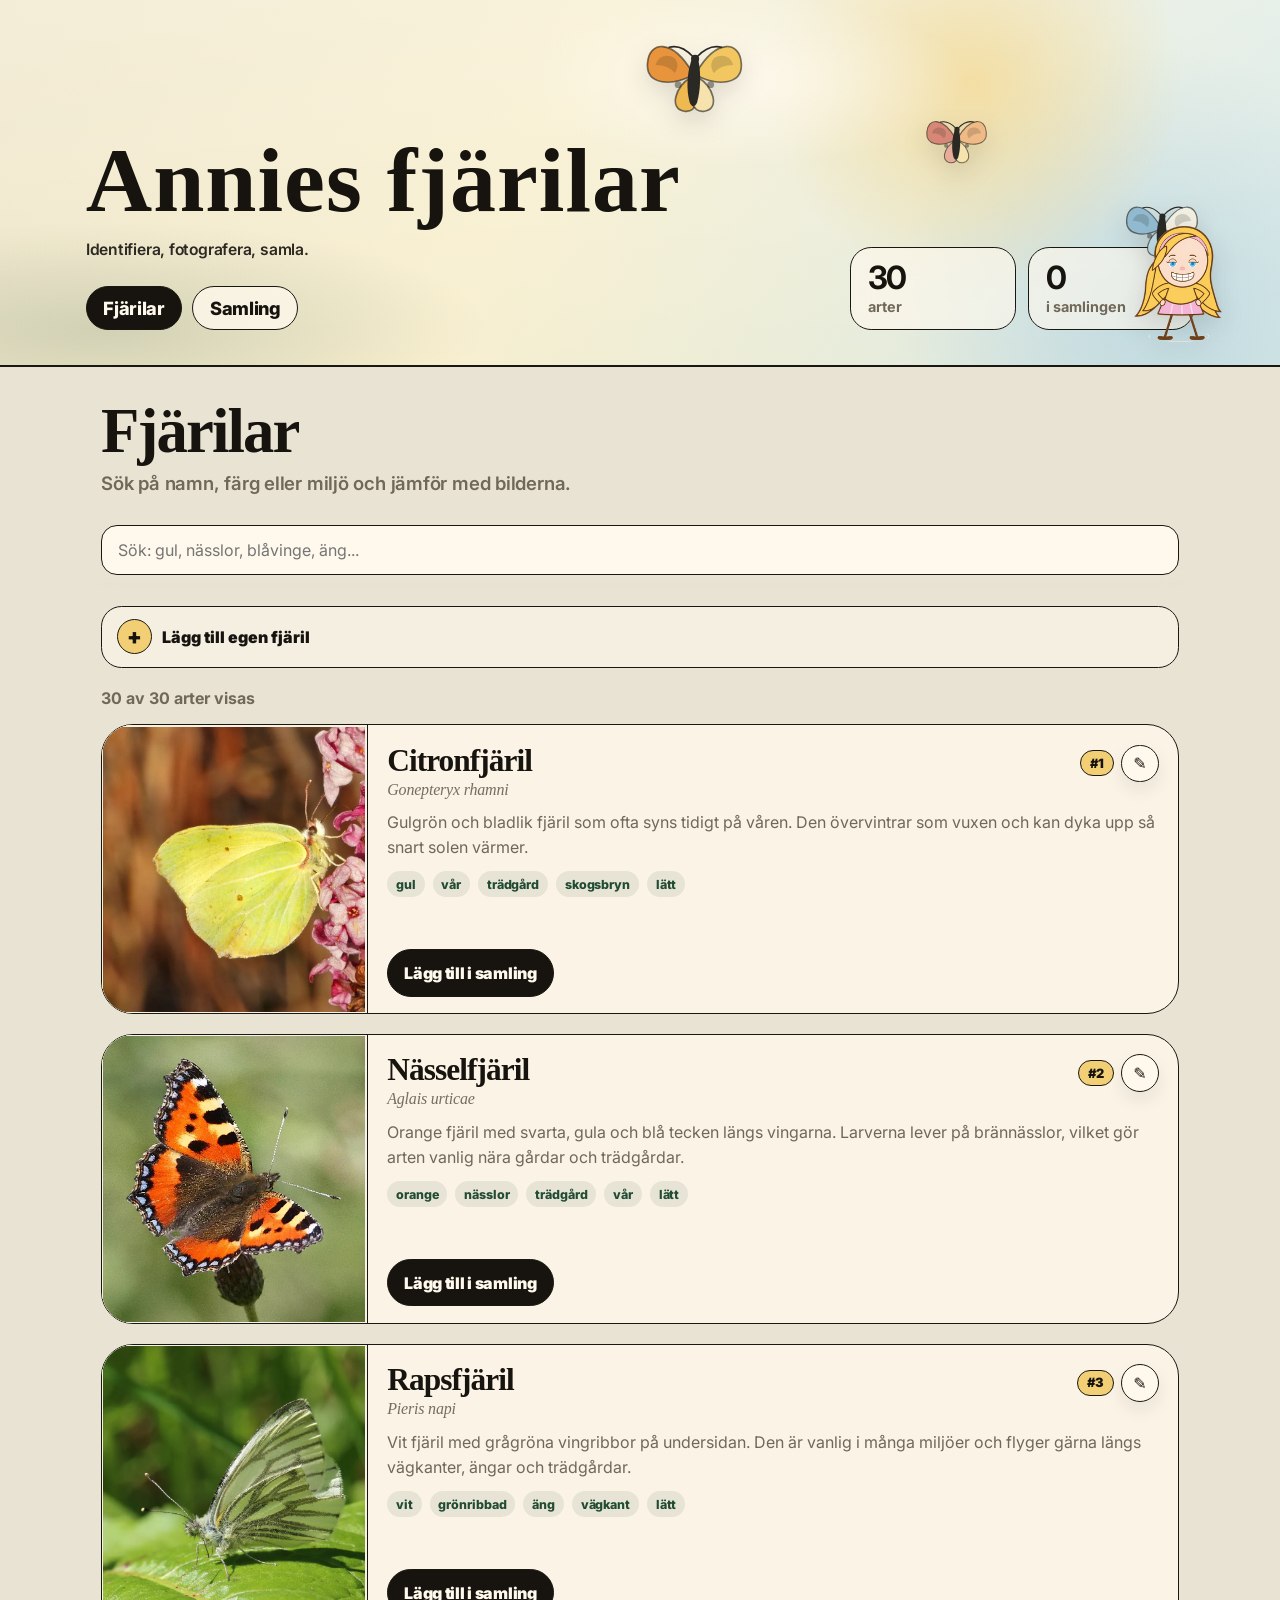
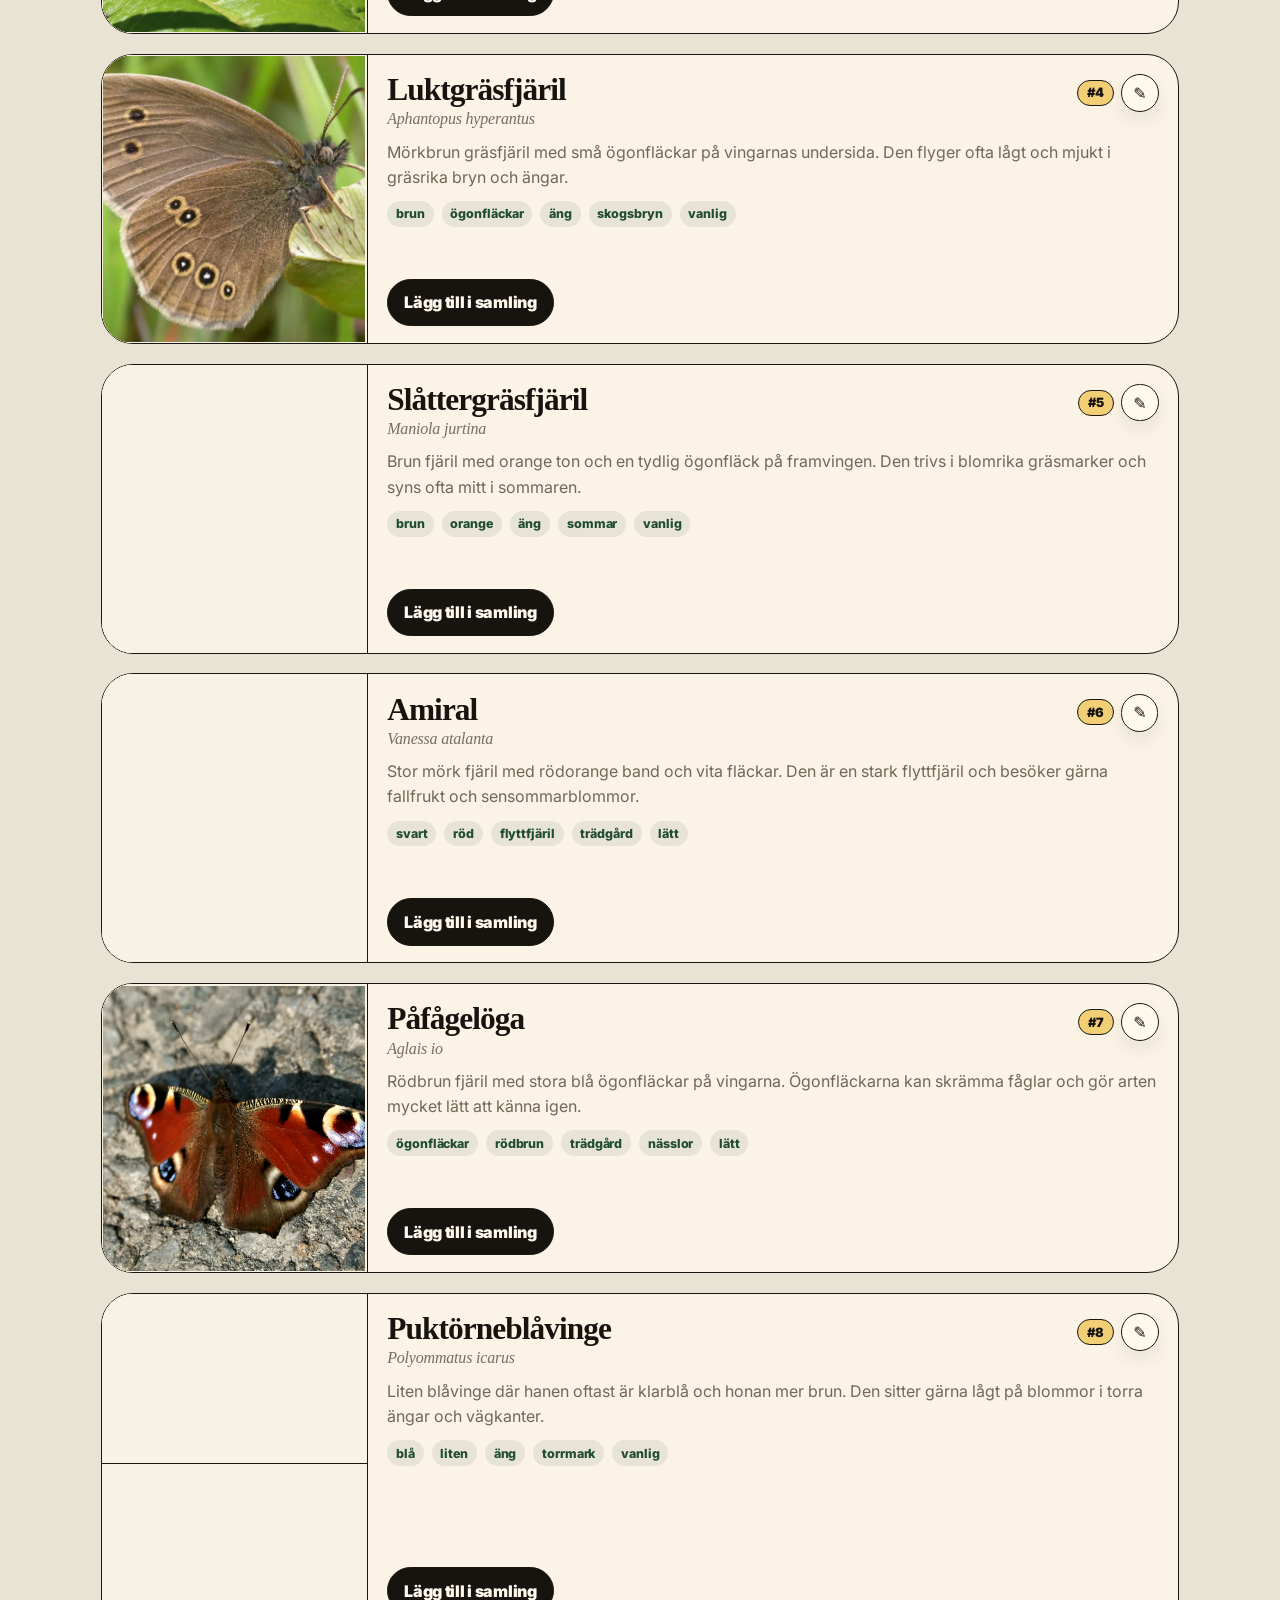
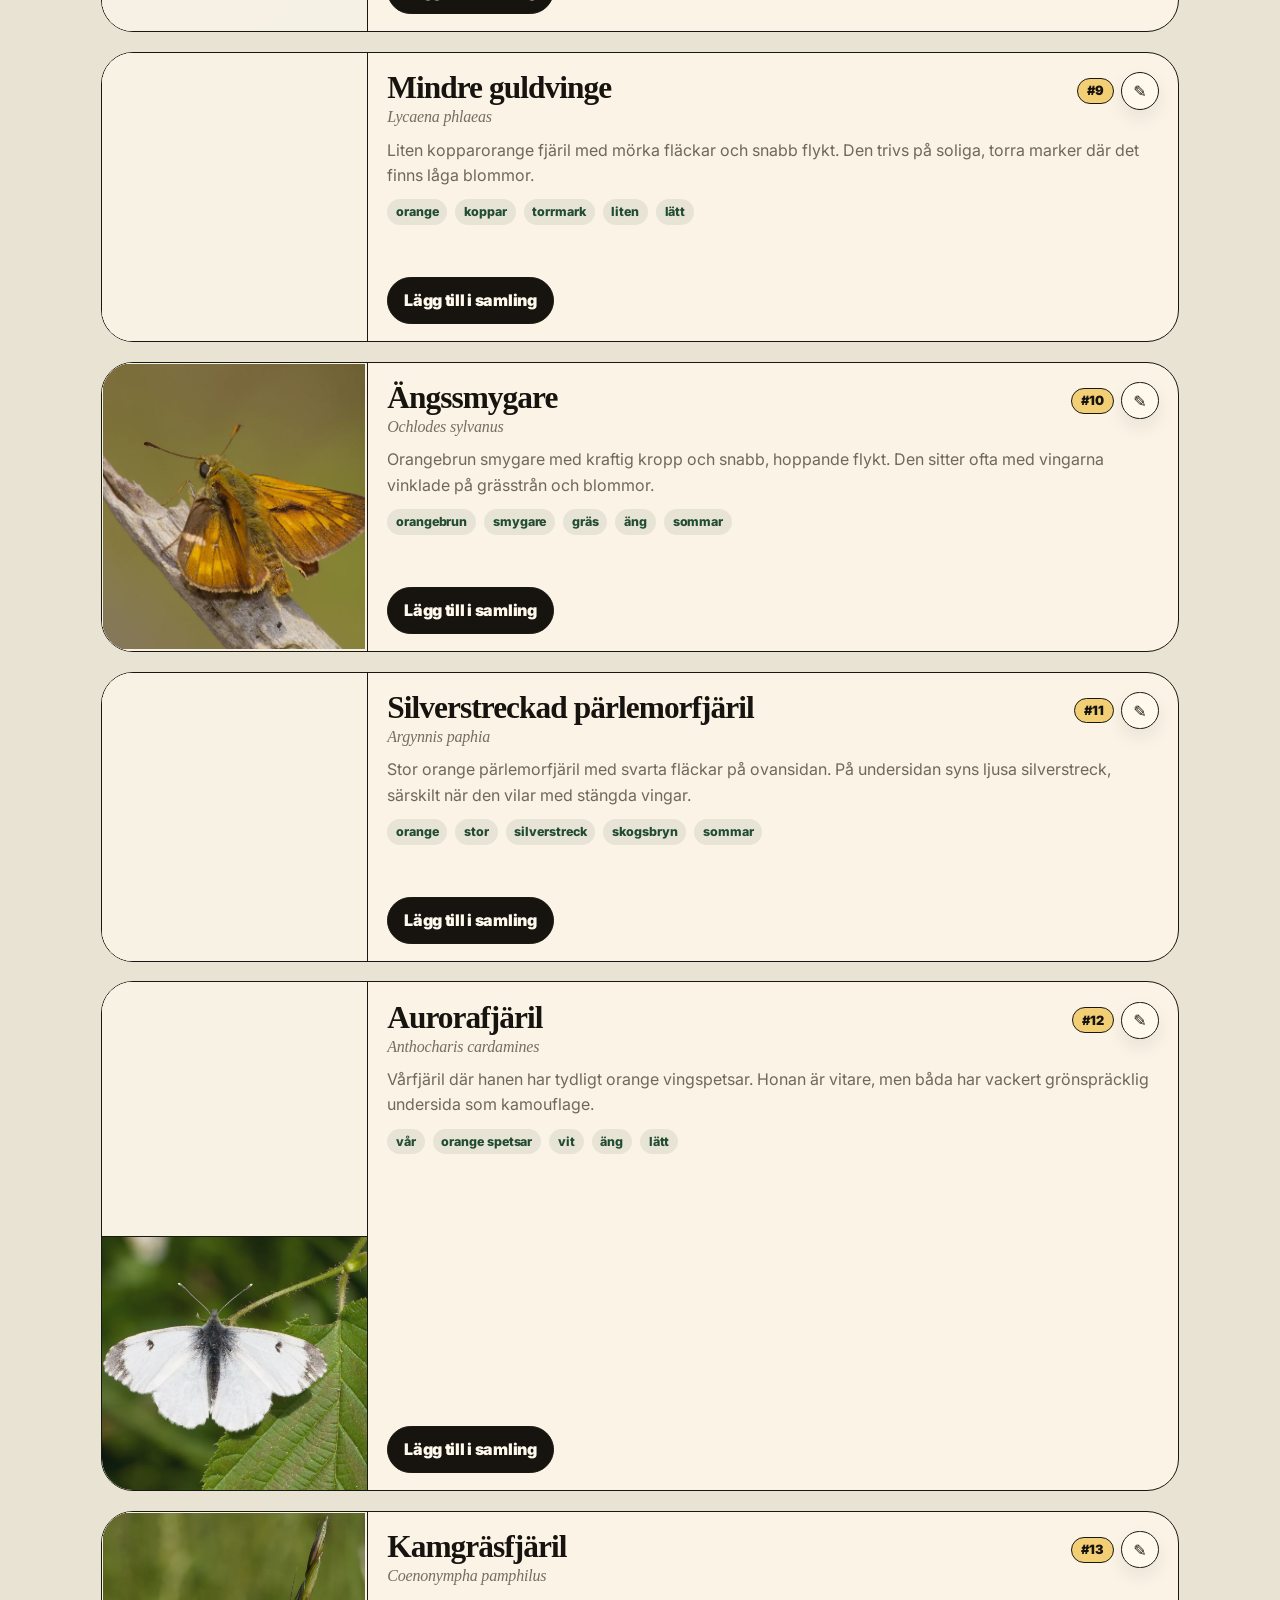
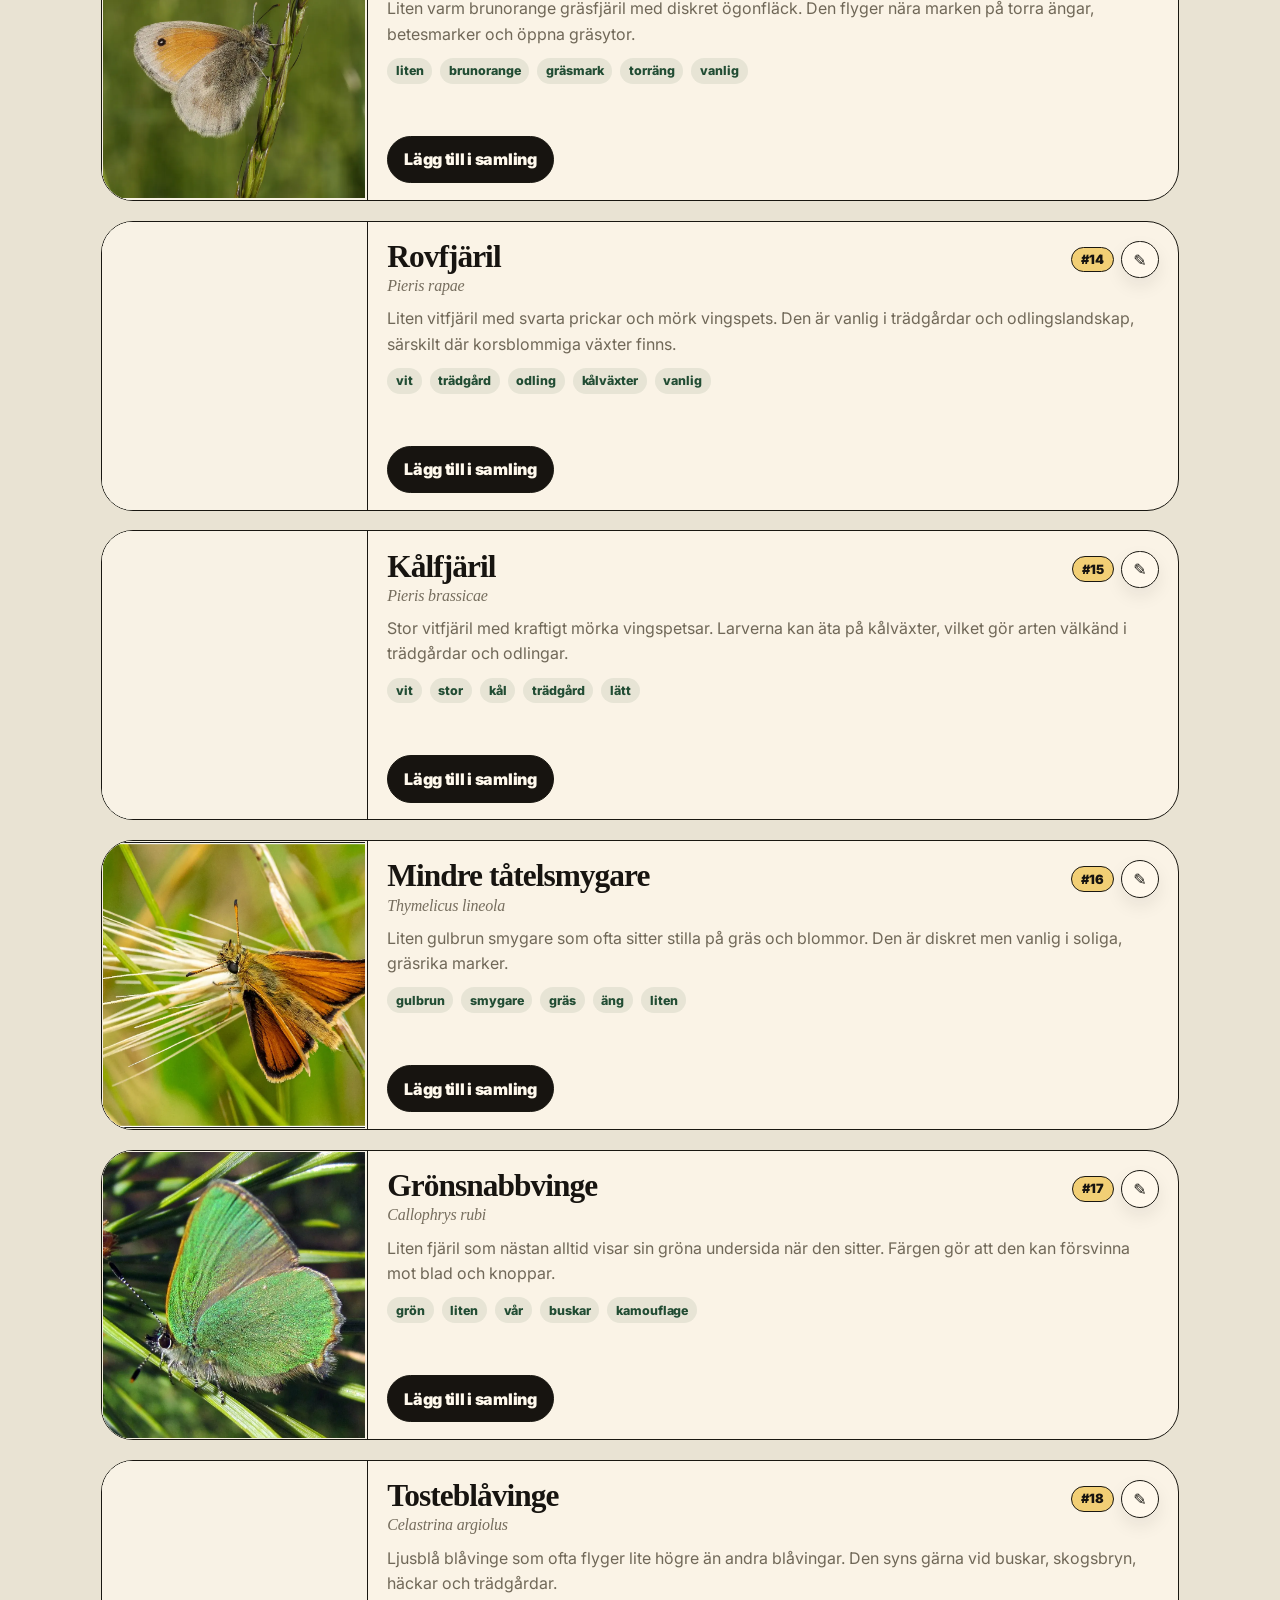
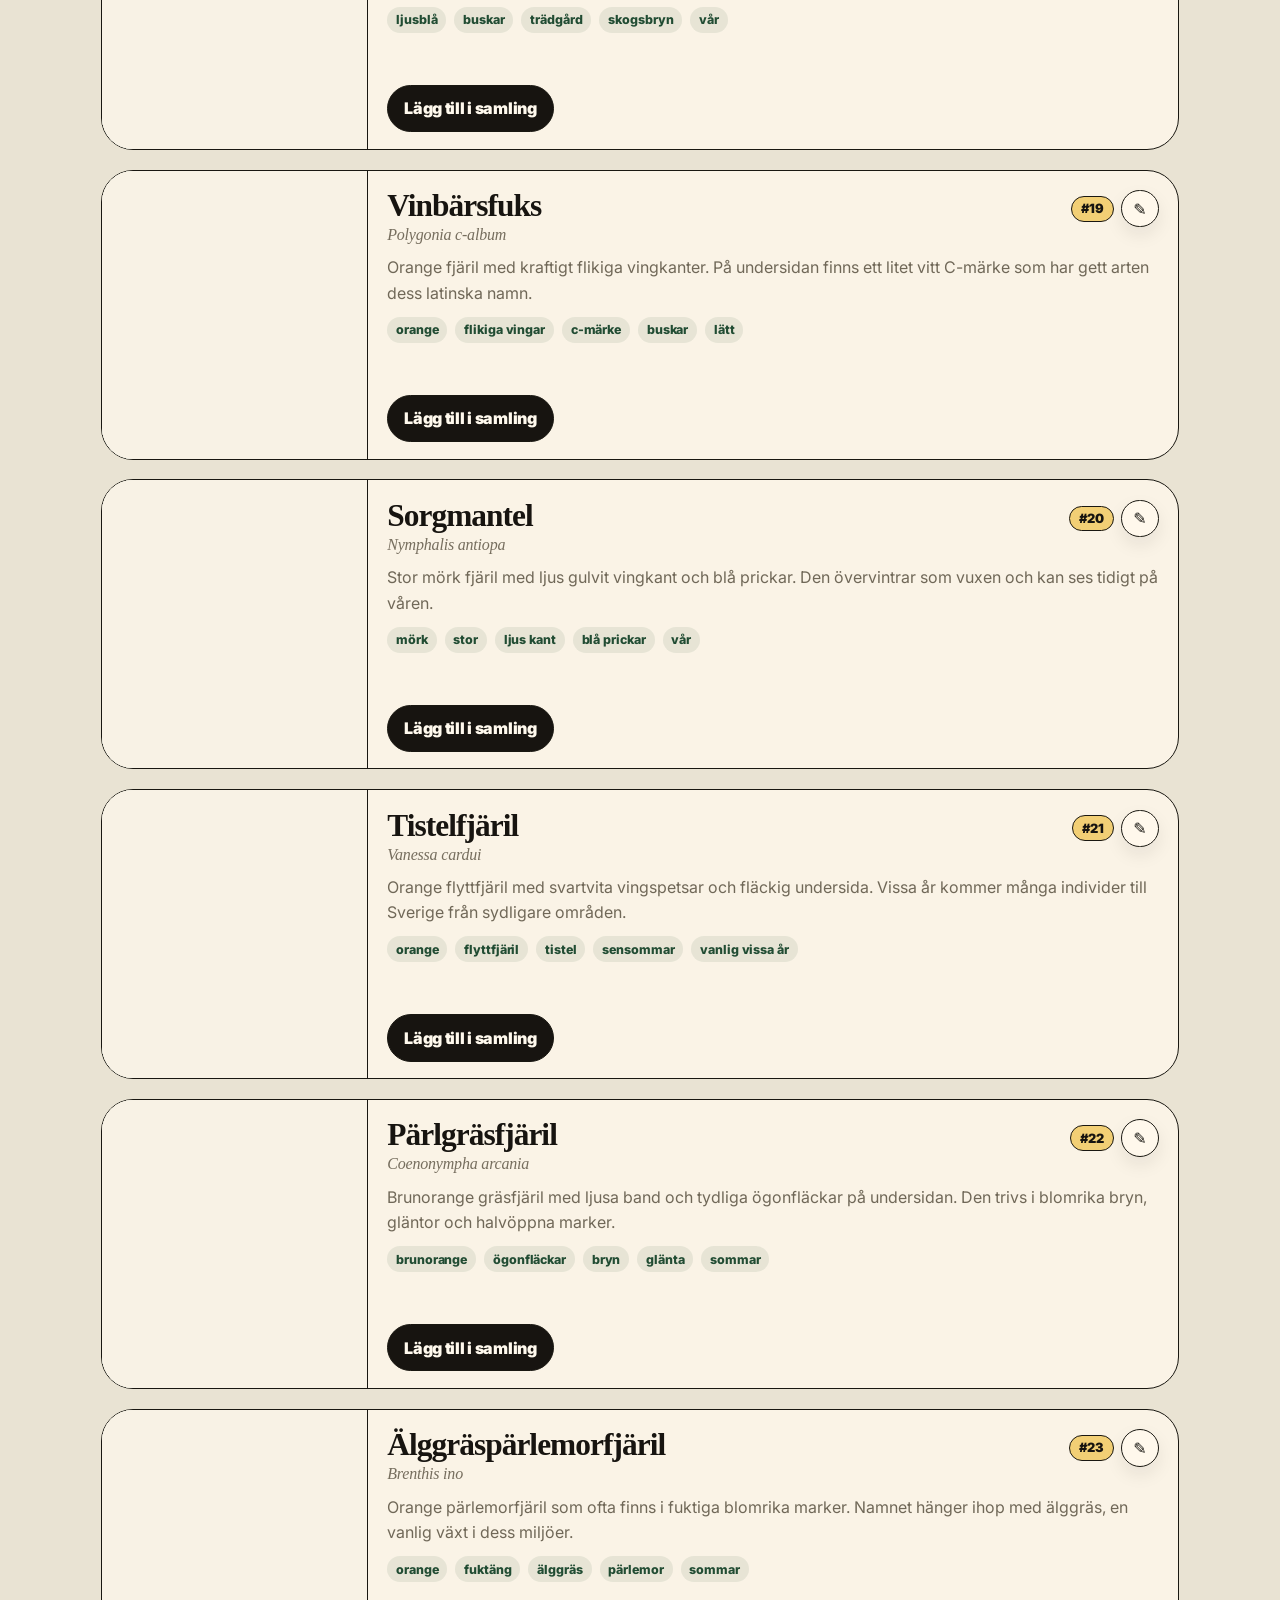
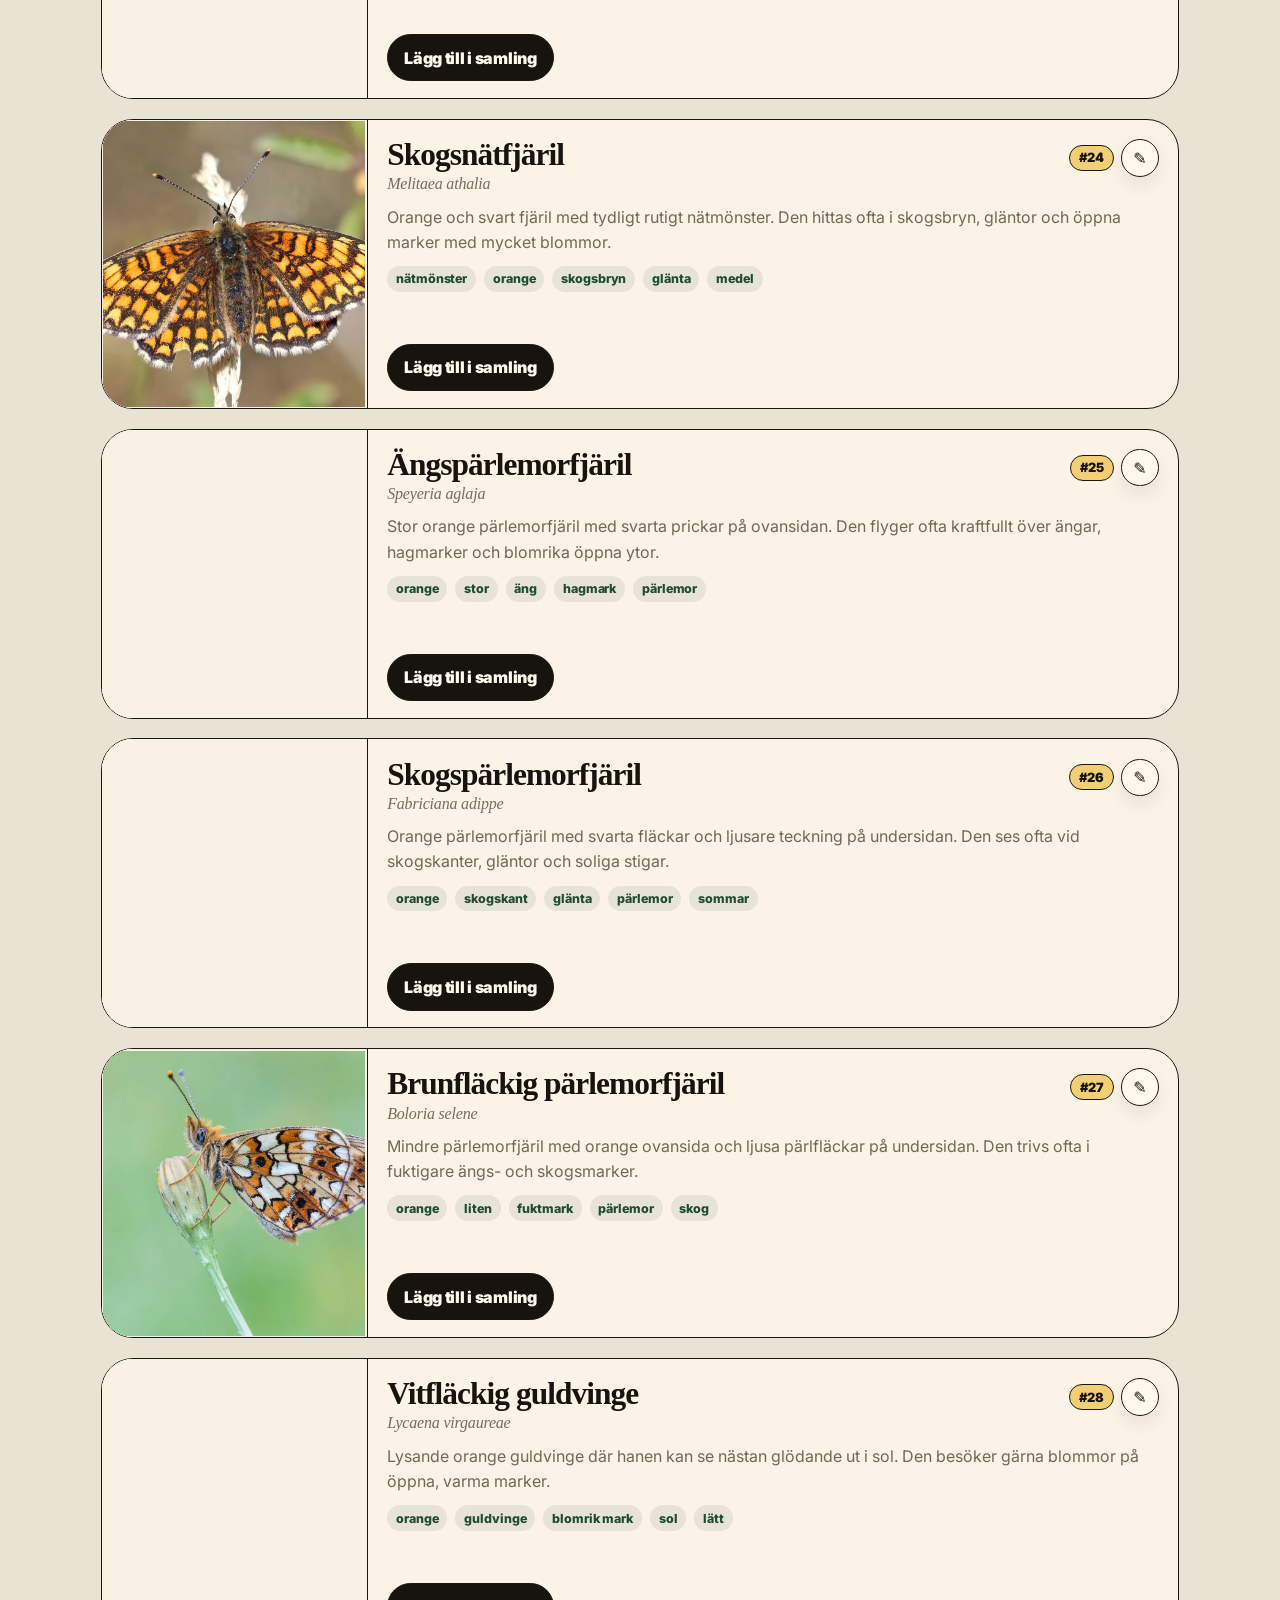
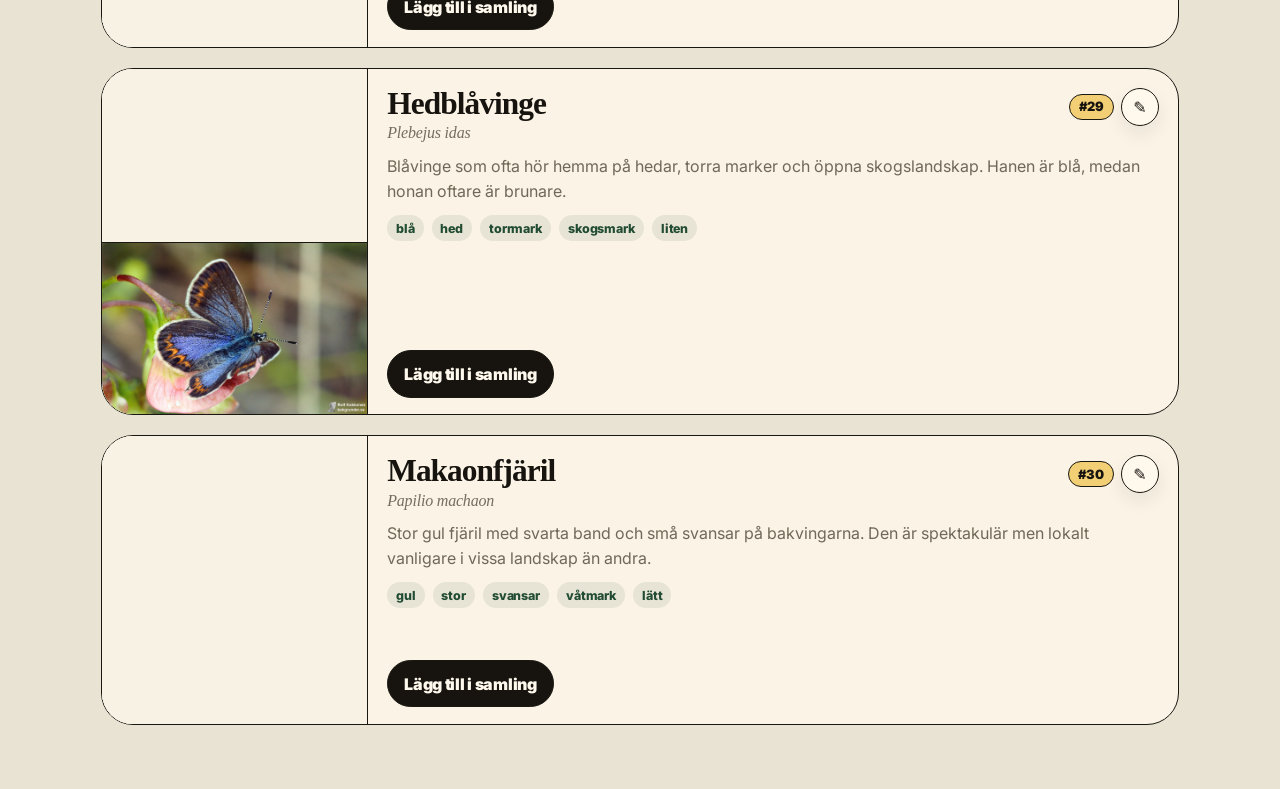
==== commit 25b0a237: "Establish first preliminary completed version in full" ====
--- a/index.html
+++ b/index.html
@@ -9,8 +9,18 @@
       content="Annies fjärilar: en mobilcentrerad svensk fjärilsguide med egna bilder och egna arter."
     />
     <meta name="theme-color" content="#e9e3d3" />
-    <link rel="icon" href="./assets/favicon.svg" type="image/svg+xml" />
-    <link rel="manifest" href="./manifest.webmanifest?v=1.5.34" />
+    <meta name="application-name" content="Annies Fjärilar" />
+    <meta name="apple-mobile-web-app-title" content="Annies Fjärilar" />
+    <meta name="mobile-web-app-capable" content="yes" />
+    <meta name="apple-mobile-web-app-capable" content="yes" />
+    <link rel="icon" href="./assets/favicon/favicon.ico?v=1.5.61" sizes="any" />
+    <link rel="icon" href="./assets/favicon/favicon.svg?v=1.5.61" type="image/svg+xml" />
+    <link rel="icon" type="image/png" sizes="32x32" href="./assets/favicon/favicon-32x32.png?v=1.5.61" />
+    <link rel="icon" type="image/png" sizes="16x16" href="./assets/favicon/favicon-16x16.png?v=1.5.61" />
+    <link rel="apple-touch-icon" sizes="180x180" href="./assets/apple/apple-touch-icon.png?v=1.5.61" />
+    <link rel="apple-touch-icon" sizes="167x167" href="./assets/apple/apple-touch-icon-167x167.png?v=1.5.61" />
+    <link rel="apple-touch-icon" sizes="152x152" href="./assets/apple/apple-touch-icon-152x152.png?v=1.5.61" />
+    <link rel="manifest" href="./manifest.webmanifest?v=1.5.61" />
     <link rel="preconnect" href="https://upload.wikimedia.org" crossorigin />
     <link rel="preconnect" href="https://fonts.googleapis.com" />
     <link rel="preconnect" href="https://fonts.gstatic.com" crossorigin />
@@ -20,7 +30,7 @@
       href="https://fonts.googleapis.com/css2?family=Inter:wght@400;500;600;700;800;900&display=swap"
       rel="stylesheet"
     />
-    <link rel="stylesheet" href="./styles.css?v=1.5.34" />
+    <link rel="stylesheet" href="./styles.css?v=1.5.61" />
   </head>
   <body>
     <div class="app-shell">
@@ -52,8 +62,8 @@
 
         <button class="annie-button" id="annie-button" type="button" aria-label="Tryck på Annie för en liten animation">
           <span class="annie-frame">
-            <img class="annie-img annie-img-open" src="assets/annie-refined-full-head.png?v=1.5.34" alt="Annie med lugna blå ögon, rosa hårband och ett brett tecknat tandgrin" />
-            <img class="annie-img annie-img-blink" src="assets/annie-refined-full-head-blink.png?v=1.5.34" alt="" aria-hidden="true" />
+            <img class="annie-img annie-img-open" src="assets/annie-refined-full-head.png?v=1.5.61" alt="Annie med lugna blå ögon, rosa hårband och ett brett tecknat tandgrin" />
+            <img class="annie-img annie-img-blink" src="assets/annie-refined-full-head-blink.png?v=1.5.61" alt="" aria-hidden="true" />
           </span>
         </button>
 
@@ -159,6 +169,10 @@
                 <span>Beskrivning *</span>
                 <textarea id="custom-description" rows="3" required placeholder="Kort kännetecken, färg, plats eller varför den är speciell..."></textarea>
               </label>
+              <label>
+                <span>Taggar <small>(valfritt)</small></span>
+                <input id="custom-tags" type="text" placeholder="Ex. gul, äng, sommar" autocomplete="off" />
+              </label>
               <div class="form-grid two-columns">
                 <label class="file-button file-button--light">
                   <input id="custom-image-one" type="file" accept="image/*" required />
@@ -170,7 +184,6 @@
                 </label>
               </div>
               <button class="primary-button" type="submit">Spara egen fjäril</button>
-              <p class="form-hint">Egna fjärilar sparas lokalt i webbläsaren och visas i både Fjärilar och Samling.</p>
             </form>
           </details>
 
@@ -219,8 +232,8 @@
           <section class="collector" id="collector" aria-label="Lägg till en fjäril i samlingen" hidden>
             <div class="collector-head">
               <div>
-                <h3>Ny fjäril</h3>
-                <p>Ladda upp en bild, beskriv, spara.</p>
+                <h3 id="collection-form-title">Ny fjäril</h3>
+                <p id="collection-form-lead">Ladda upp en bild, beskriv, spara.</p>
               </div>
               <button class="collector-close" id="close-collection-form" type="button" aria-label="Stäng formuläret">×</button>
             </div>
@@ -248,6 +261,12 @@
                   <textarea id="observation-note" rows="3" placeholder="Ex. Satt på rödklöver nära bryggan..."></textarea>
                 </label>
 
+
+                <label>
+                  <span>Annies fjärilberättelse <small>(valfritt)</small></span>
+                  <textarea id="observation-story" rows="4" placeholder="Vad har fjärilen gjort idag? Vilket äventyr har den varit med om?"></textarea>
+                </label>
+
                 <div class="form-grid two-columns">
                   <label>
                     <span>Datum</span>
@@ -255,7 +274,7 @@
                   </label>
 
                   <div class="location-picker" aria-label="Frivillig plats">
-                    <span class="location-picker-label">Plats <small>valfritt</small></span>
+                    <span class="location-picker-label">Plats <small>(valfritt)</small></span>
                     <button class="ghost-button location-add-button" id="add-location" type="button">Lägg till plats</button>
                     <div class="location-status" id="location-status" hidden aria-live="polite">
                       <span id="location-status-text">Plats tillagd</span>
@@ -368,12 +387,35 @@
       </div>
     </div>
 
+    <div class="share-card-modal" id="share-card-modal" hidden role="dialog" aria-modal="true" aria-labelledby="share-card-title">
+      <div class="share-card-panel">
+        <div class="share-card-head">
+          <div>
+            <p class="editor-kicker">Förhandsvisning</p>
+            <h3 id="share-card-title">Fjärilskort</h3>
+            <p id="share-card-status">Kortet är klart att laddas ner.</p>
+          </div>
+          <button class="share-card-close" id="share-card-close" type="button" aria-label="Stäng delningskort">×</button>
+        </div>
+
+        <div class="share-card-preview-shell">
+          <img id="share-card-preview" alt="Förhandsvisning av delningskort" />
+        </div>
+
+        <div class="share-card-actions">
+          <a class="primary-button" id="share-card-download" href="#" download="annies-fjarilskort.png">Ladda ner kort</a>
+          <button class="primary-button share-native-button" id="share-card-native" type="button" hidden>Dela kort</button>
+        </div>
+      </div>
+    </div>
+
+
     <div class="lightbox" id="lightbox" hidden>
       <button class="lightbox-close" id="lightbox-close" type="button" aria-label="Stäng bild">×</button>
       <img id="lightbox-image" alt="Förstorad fjärilsbild" />
       <p>Tryck på bilden för att zooma lite.</p>
     </div>
 
-    <script src="./script.js?v=1.5.34" type="module"></script>
+    <script src="./script.js?v=1.5.61" type="module"></script>
   </body>
 </html>
--- a/styles.css
+++ b/styles.css
@@ -309,10 +309,8 @@
   5%, 57% { transform: scaleY(0.08); }
 }
 .annie-button.is-hop { animation: annie-hop 1s cubic-bezier(.18,.9,.27,1) both; }
-.annie-button.is-flip { animation: annie-flip 1.15s cubic-bezier(.2,.85,.2,1) both; }
 .annie-button.is-dance .annie-character { animation: annie-dance 1.1s ease-in-out both; }
 .annie-button.is-wave .annie-arm-right { animation: annie-wave 1s ease-in-out both; transform-origin: 105px 108px; }
-.annie-button.is-twirl { animation: annie-twirl 1.1s ease-in-out both; }
 @keyframes annie-image-blink {
   /* Single blink, then a double blink later in the same loop. */
   0%, 17%, 100% { opacity: 0; }
@@ -329,11 +327,6 @@
   45% { transform: translateY(-2.1rem) scale(1.05,0.96); }
   68% { transform: translateY(0.25rem) scale(0.98,1.04); }
 }
-@keyframes annie-flip {
-  0% { transform: translateY(0) rotate(0deg); }
-  48% { transform: translateY(-2.5rem) rotate(-180deg); }
-  100% { transform: translateY(0) rotate(-360deg); }
-}
 @keyframes annie-dance {
   0%, 100% { transform: rotate(0deg) translateY(0); }
   18% { transform: rotate(-9deg) translateY(-0.35rem); }
@@ -347,11 +340,6 @@
   40% { transform: rotate(20deg); }
   60% { transform: rotate(-22deg); }
   80% { transform: rotate(13deg); }
-}
-@keyframes annie-twirl {
-  0% { transform: rotate(0deg) scale(1); }
-  55% { transform: rotate(18deg) scale(1.07); }
-  100% { transform: rotate(0deg) scale(1); }
 }
 
 .main-panel {
@@ -402,6 +390,14 @@
   font-size: 0.78rem;
   font-weight: 900;
   letter-spacing: 0.08em;
+  text-transform: uppercase;
+}
+.collection-form label small,
+.location-picker-label small {
+  color: var(--soft);
+  font-size: 0.7rem;
+  font-weight: 800;
+  letter-spacing: 0.06em;
   text-transform: uppercase;
 }
 
@@ -1576,7 +1572,7 @@
 }
 
 
-/* Final polish v1.5.34: LM Roman scale-down, calmer hero rhythm and cleaner spacing system. */
+/* Final polish v1.5.61: LM Roman scale-down, calmer hero rhythm and cleaner spacing system. */
 .app-header {
   min-height: clamp(17.4rem, 28.5vw, 25rem);
 }
@@ -1846,14 +1842,6 @@
   font-weight: 900;
   letter-spacing: 0.08em;
   line-height: 1.1;
-  text-transform: uppercase;
-}
-
-.location-picker-label small {
-  color: var(--soft);
-  font-size: 0.7rem;
-  font-weight: 800;
-  letter-spacing: 0.06em;
   text-transform: uppercase;
 }
 
@@ -1887,6 +1875,31 @@
   width: 100%;
 }
 
+.collection-story {
+  display: grid;
+  gap: 0.26rem;
+  margin-top: 0.04rem;
+  border: 1.25px solid rgba(25, 23, 17, 0.13);
+  border-radius: 1rem;
+  background: rgba(255, 249, 237, 0.58);
+  padding: 0.66rem 0.76rem;
+}
+
+.collection-story span {
+  color: var(--muted);
+  font-size: 0.72rem;
+  font-weight: 900;
+  letter-spacing: 0.07em;
+  text-transform: uppercase;
+}
+
+.collection-story p {
+  margin: 0;
+  color: var(--ink);
+  line-height: 1.46;
+}
+
+
 .collection-location {
   display: flex;
   align-items: center;
@@ -2062,3 +2075,923 @@
 letter-spacing: 1px;
 margin-bottom: 1rem;
     }
+
+/* v1.5.61: faster perceived image rendering and clearer mobile card flow. */
+.card-media {
+  background:
+    linear-gradient(135deg, rgba(255, 249, 237, 0.7), rgba(220, 235, 232, 0.72)),
+    #d9dfcf;
+}
+
+.card-media-main img,
+.card-media-secondary img,
+.collection-photo img {
+  background: var(--paper);
+  transform: translateZ(0);
+  backface-visibility: hidden;
+}
+
+@media (max-width: 720px) {
+  .butterfly-list {
+    gap: 1.08rem;
+  }
+
+  .butterfly-card {
+    grid-template-columns: 1fr;
+    gap: 0;
+    border-radius: 1.42rem;
+  }
+
+  .card-content {
+    display: contents;
+    padding: 0;
+  }
+
+  .card-top {
+    order: 1;
+    padding: 1.04rem 1.04rem 0.15rem;
+  }
+
+  .description {
+    order: 2;
+    padding: 0 1.04rem;
+    margin: 0.18rem 0 0;
+  }
+
+  .card-tags {
+    order: 3;
+    padding: 0 1.04rem;
+    margin: 0.58rem 0 0;
+  }
+
+  .card-media {
+    order: 4;
+    min-height: 0;
+    aspect-ratio: 4 / 3;
+    margin-top: 0.88rem;
+    border-right: 0;
+    border-top: 1.6px solid var(--line);
+    border-bottom: 1.6px solid var(--line);
+    grid-template-rows: minmax(0, 1fr) minmax(0, 5rem);
+  }
+
+  .card-media.is-single {
+    grid-template-rows: 1fr;
+  }
+
+  .card-media-main img {
+    min-height: 0;
+  }
+
+  .card-actions {
+    order: 5;
+    display: grid;
+    grid-template-columns: 1fr;
+    align-items: stretch;
+    gap: 0.58rem;
+    padding: 0.9rem 1.04rem 1.04rem;
+    margin: 0;
+  }
+
+  .card-button {
+    width: 100%;
+    min-height: 3rem;
+  }
+
+  .source-note {
+    justify-self: start;
+    text-align: left;
+    padding-left: 0.08rem;
+  }
+
+  .butterfly-edit-button {
+    top: 0.78rem;
+    right: 0.78rem;
+  }
+}
+
+@media (max-width: 420px) {
+  .butterfly-card {
+    border-radius: 1.32rem;
+  }
+
+  .card-top {
+    gap: 0.78rem;
+    padding: 0.98rem 0.92rem 0.12rem;
+  }
+
+  .description,
+  .card-tags {
+    padding-inline: 0.92rem;
+  }
+
+  .card-media {
+    aspect-ratio: 1.18 / 1;
+    margin-top: 0.78rem;
+    grid-template-rows: minmax(0, 1fr) minmax(0, 4.55rem);
+  }
+
+  .card-actions {
+    padding: 0.84rem 0.92rem 0.94rem;
+  }
+}
+
+
+/* v1.5.61: local optimized species images and harmonious 1-vs-2 image layout */
+.card-media {
+  min-height: 18rem;
+  background:
+    linear-gradient(135deg, rgba(255, 249, 237, 0.7), rgba(220, 235, 232, 0.72)),
+    #d9dfcf;
+}
+
+.card-media-main img,
+.card-media-secondary img,
+.collection-photo img {
+  background: var(--paper);
+  transform: translateZ(0);
+  backface-visibility: hidden;
+  object-fit: cover;
+  object-position: center center;
+}
+
+.card-media:not(.is-single) {
+  grid-template-rows: minmax(0, 1fr) minmax(0, 1fr);
+}
+
+.card-media-main,
+.card-media-secondary {
+  min-height: 0;
+}
+
+.card-media-main img,
+.card-media-secondary img {
+  min-height: 0;
+}
+
+.card-media-secondary {
+  border-top: 1.6px solid var(--line);
+}
+
+.card-media.is-single {
+  grid-template-rows: 1fr;
+}
+
+.card-media.is-single .card-media-main img {
+  min-height: 100%;
+}
+
+@media (max-width: 720px) {
+  .butterfly-list {
+    gap: 1.08rem;
+  }
+
+  .butterfly-card {
+    grid-template-columns: 1fr;
+    gap: 0;
+    border-radius: 1.42rem;
+  }
+
+  .card-content {
+    display: contents;
+    padding: 0;
+  }
+
+  .card-top {
+    order: 1;
+    padding: 1.04rem 1.04rem 0.15rem;
+  }
+
+  .description {
+    order: 2;
+    padding: 0 1.04rem;
+    margin: 0.18rem 0 0;
+  }
+
+  .card-tags {
+    order: 3;
+    padding: 0 1.04rem;
+    margin: 0.58rem 0 0;
+  }
+
+  .card-media {
+    order: 4;
+    min-height: 0;
+    margin-top: 0.88rem;
+    border-right: 0;
+    border-top: 1.6px solid var(--line);
+    border-bottom: 1.6px solid var(--line);
+  }
+
+  .card-media:not(.is-single) {
+    grid-template-columns: repeat(2, minmax(0, 1fr));
+    grid-template-rows: 1fr;
+  }
+
+  .card-media:not(.is-single) .card-media-main,
+  .card-media:not(.is-single) .card-media-secondary {
+    min-height: 12.5rem;
+  }
+
+  .card-media:not(.is-single) .card-media-secondary {
+    border-top: 0;
+    border-left: 1.6px solid var(--line);
+  }
+
+  .card-media.is-single .card-media-main {
+    min-height: 15rem;
+  }
+
+  .card-actions {
+    order: 5;
+    display: grid;
+    grid-template-columns: 1fr;
+    align-items: stretch;
+    gap: 0.58rem;
+    padding: 0.9rem 1.04rem 1.04rem;
+    margin: 0;
+  }
+
+  .card-button {
+    width: 100%;
+    min-height: 3rem;
+  }
+
+  .source-note {
+    justify-self: start;
+    text-align: left;
+    padding-left: 0.08rem;
+  }
+
+  .butterfly-edit-button {
+    top: 0.78rem;
+    right: 0.78rem;
+  }
+}
+
+@media (max-width: 430px) {
+  .butterfly-card {
+    border-radius: 1.32rem;
+  }
+
+  .card-top {
+    gap: 0.78rem;
+    padding: 0.98rem 0.92rem 0.12rem;
+  }
+
+  .description,
+  .card-tags {
+    padding-inline: 0.92rem;
+  }
+
+  .card-media:not(.is-single) {
+    grid-template-columns: 1fr;
+    grid-template-rows: repeat(2, minmax(0, 1fr));
+  }
+
+  .card-media:not(.is-single) .card-media-main,
+  .card-media:not(.is-single) .card-media-secondary,
+  .card-media.is-single .card-media-main {
+    min-height: 11.6rem;
+  }
+
+  .card-media:not(.is-single) .card-media-secondary {
+    border-left: 0;
+    border-top: 1.6px solid var(--line);
+  }
+
+  .card-actions {
+    padding: 0.84rem 0.92rem 0.94rem;
+  }
+}
+
+
+/* v1.5.61: calmer mobile double-image rhythm and less aggressive image crop */
+.card-media-main img,
+.card-media-secondary img {
+  object-fit: contain;
+  object-position: center center;
+  padding: 0.12rem;
+  background:
+    radial-gradient(circle at 50% 48%, rgba(255, 249, 237, 0.86), rgba(248, 242, 229, 0.58)),
+    var(--paper);
+}
+
+.card-media.is-single .card-media-main img {
+  padding: 0.08rem;
+}
+
+@media (max-width: 720px) {
+  .card-media:not(.is-single) {
+    display: grid;
+    grid-template-columns: repeat(2, minmax(0, 1fr));
+    grid-template-rows: 1fr;
+  }
+
+  .card-media:not(.is-single) .card-media-main,
+  .card-media:not(.is-single) .card-media-secondary {
+    min-height: clamp(9.8rem, 42vw, 12.4rem);
+  }
+
+  .card-media:not(.is-single) .card-media-secondary {
+    border-top: 0;
+    border-left: 1.6px solid var(--line);
+  }
+
+  .card-media.is-single .card-media-main {
+    min-height: clamp(13rem, 56vw, 16rem);
+  }
+}
+
+@media (max-width: 430px) {
+  .card-media:not(.is-single) {
+    grid-template-columns: repeat(2, minmax(0, 1fr));
+    grid-template-rows: 1fr;
+  }
+
+  .card-media:not(.is-single) .card-media-main,
+  .card-media:not(.is-single) .card-media-secondary {
+    min-height: clamp(9.1rem, 44vw, 10.8rem);
+  }
+
+  .card-media:not(.is-single) .card-media-secondary {
+    border-left: 1.6px solid var(--line);
+    border-top: 0;
+  }
+
+  .card-media.is-single .card-media-main {
+    min-height: clamp(12.4rem, 62vw, 15rem);
+  }
+}
+
+
+/* v1.5.61: restore filled image surfaces and stack double images on mobile */
+.card-media-main img,
+.card-media-secondary img {
+  object-fit: cover;
+  object-position: center center;
+  padding: 0;
+  background: var(--paper);
+}
+
+.card-media:not(.is-single) {
+  grid-template-rows: minmax(0, 1fr) minmax(0, 1fr);
+}
+
+.card-media-secondary {
+  border-top: 1.6px solid var(--line);
+  border-left: 0;
+}
+
+@media (max-width: 720px) {
+  .card-media:not(.is-single) {
+    display: grid;
+    grid-template-columns: 1fr;
+    grid-template-rows: repeat(2, minmax(0, 1fr));
+  }
+
+  .card-media:not(.is-single) .card-media-main,
+  .card-media:not(.is-single) .card-media-secondary {
+    min-height: clamp(12.5rem, 58vw, 16.5rem);
+  }
+
+  .card-media:not(.is-single) .card-media-secondary {
+    border-left: 0;
+    border-top: 1.6px solid var(--line);
+  }
+
+  .card-media.is-single .card-media-main {
+    min-height: clamp(13rem, 58vw, 16rem);
+  }
+}
+
+@media (max-width: 430px) {
+  .card-media:not(.is-single) {
+    grid-template-columns: 1fr;
+    grid-template-rows: repeat(2, minmax(0, 1fr));
+  }
+
+  .card-media:not(.is-single) .card-media-main,
+  .card-media:not(.is-single) .card-media-secondary {
+    min-height: clamp(12rem, 62vw, 15.2rem);
+  }
+
+  .card-media:not(.is-single) .card-media-secondary {
+    border-left: 0;
+    border-top: 1.6px solid var(--line);
+  }
+
+  .card-media.is-single .card-media-main {
+    min-height: clamp(12.5rem, 64vw, 15rem);
+  }
+}
+
+
+/* v1.5.61: clean favicon release + mobile two-image fit fix */
+@media (max-width: 720px) {
+  .card-media:not(.is-single) {
+    display: grid;
+    grid-template-columns: 1fr;
+    grid-template-rows: auto auto;
+  }
+
+  .card-media:not(.is-single) .card-media-main,
+  .card-media:not(.is-single) .card-media-secondary {
+    min-height: 0;
+    height: auto;
+  }
+
+  .card-media:not(.is-single) .card-media-main img,
+  .card-media:not(.is-single) .card-media-secondary img {
+    display: block;
+    width: 100%;
+    height: auto;
+    min-height: 0;
+    object-fit: contain;
+    object-position: center center;
+  }
+
+  .card-media:not(.is-single) .card-media-secondary {
+    border-left: 0;
+    border-top: 1.6px solid var(--line);
+  }
+}
+
+@media (max-width: 430px) {
+  .card-media:not(.is-single) {
+    grid-template-columns: 1fr;
+    grid-template-rows: auto auto;
+  }
+
+  .card-media:not(.is-single) .card-media-main,
+  .card-media:not(.is-single) .card-media-secondary {
+    min-height: 0;
+  }
+
+  .card-media:not(.is-single) .card-media-main img,
+  .card-media:not(.is-single) .card-media-secondary img {
+    height: auto;
+    min-height: 0;
+  }
+}
+
+
+/* v1.5.61: definitive mobile double-image stacking, no overlap */
+.card-media-main img,
+.card-media-secondary img {
+  transform: none !important;
+}
+
+@media (max-width: 720px) {
+  .card-media {
+    overflow: visible;
+  }
+
+  .card-media:not(.is-single) {
+    display: block !important;
+    height: auto !important;
+    min-height: 0 !important;
+    aspect-ratio: auto !important;
+    grid-template-columns: none !important;
+    grid-template-rows: none !important;
+  }
+
+  .card-media:not(.is-single) .card-media-main,
+  .card-media:not(.is-single) .card-media-secondary {
+    display: block;
+    position: relative;
+    width: 100%;
+    height: auto !important;
+    min-height: 0 !important;
+    aspect-ratio: 4 / 3;
+    overflow: hidden;
+  }
+
+  .card-media:not(.is-single) .card-media-main img,
+  .card-media:not(.is-single) .card-media-secondary img {
+    display: block;
+    width: 100%;
+    height: 100% !important;
+    min-height: 0 !important;
+    object-fit: cover;
+    object-position: center center;
+    padding: 0;
+  }
+
+  .card-media:not(.is-single) .card-media-secondary {
+    border-left: 0 !important;
+    border-top: 1.6px solid var(--line) !important;
+  }
+}
+
+@media (max-width: 430px) {
+  .card-media:not(.is-single) {
+    display: block !important;
+    height: auto !important;
+    min-height: 0 !important;
+    aspect-ratio: auto !important;
+  }
+
+  .card-media:not(.is-single) .card-media-main,
+  .card-media:not(.is-single) .card-media-secondary {
+    width: 100%;
+    height: auto !important;
+    min-height: 0 !important;
+    aspect-ratio: 4 / 3;
+  }
+
+  .card-media:not(.is-single) .card-media-main img,
+  .card-media:not(.is-single) .card-media-secondary img {
+    height: 100% !important;
+    min-height: 0 !important;
+    object-fit: cover;
+  }
+}
+
+
+/* v1.5.61: structural card layout + exact favicon release */
+.butterfly-card {
+  grid-template-areas:
+    "media content"
+    "media actions";
+  grid-template-rows: minmax(0, 1fr) auto;
+}
+
+.card-media {
+  grid-area: media;
+  align-self: stretch;
+}
+
+.card-content {
+  grid-area: content;
+  padding: 1.2rem 1.2rem 0 0;
+}
+
+.card-actions {
+  grid-area: actions;
+  padding: 0 1.2rem 1.05rem 0;
+  margin-top: 0;
+}
+
+.card-media-main img,
+.card-media-secondary img {
+  transform: none !important;
+}
+
+@media (max-width: 720px) {
+  .butterfly-card {
+    display: grid !important;
+    grid-template-columns: 1fr !important;
+    grid-template-areas:
+      "content"
+      "media"
+      "actions" !important;
+    grid-template-rows: auto auto auto !important;
+    gap: 0 !important;
+    overflow: hidden;
+  }
+
+  .card-content {
+    display: grid !important;
+    grid-area: content !important;
+    padding: 1.04rem 1.04rem 0.15rem !important;
+    gap: 0.68rem;
+  }
+
+  .card-top,
+  .description,
+  .card-tags {
+    order: initial !important;
+    padding: 0 !important;
+    margin-top: 0 !important;
+  }
+
+  .card-tags {
+    margin-top: 0.1rem !important;
+  }
+
+  .card-media {
+    grid-area: media !important;
+    order: initial !important;
+    display: block !important;
+    width: 100%;
+    height: auto !important;
+    min-height: 0 !important;
+    aspect-ratio: auto !important;
+    margin-top: 0.86rem !important;
+    border-right: 0 !important;
+    border-top: 1.6px solid var(--line);
+    border-bottom: 1.6px solid var(--line);
+    overflow: visible !important;
+  }
+
+  .card-media-main,
+  .card-media-secondary {
+    display: block !important;
+    position: relative;
+    width: 100%;
+    height: auto !important;
+    min-height: 0 !important;
+    overflow: hidden !important;
+  }
+
+  .card-media.is-single .card-media-main {
+    aspect-ratio: 4 / 3;
+  }
+
+  .card-media:not(.is-single) .card-media-main,
+  .card-media:not(.is-single) .card-media-secondary {
+    aspect-ratio: 4 / 3;
+  }
+
+  .card-media-main img,
+  .card-media-secondary img {
+    display: block !important;
+    width: 100% !important;
+    height: 100% !important;
+    min-height: 0 !important;
+    object-fit: cover !important;
+    object-position: center center;
+    padding: 0 !important;
+  }
+
+  .card-media-secondary {
+    border-left: 0 !important;
+    border-top: 1.6px solid var(--line) !important;
+  }
+
+  .card-actions {
+    grid-area: actions !important;
+    order: initial !important;
+    display: grid !important;
+    grid-template-columns: 1fr !important;
+    align-items: stretch;
+    gap: 0.58rem;
+    padding: 0.9rem 1.04rem 1.04rem !important;
+    margin: 0 !important;
+  }
+
+  .card-button {
+    width: 100%;
+    min-height: 3rem;
+  }
+
+  .source-note {
+    justify-self: start;
+    text-align: left;
+    padding-left: 0.08rem;
+  }
+}
+
+@media (max-width: 430px) {
+  .card-content {
+    padding: 0.98rem 0.92rem 0.12rem !important;
+  }
+
+  .card-media {
+    margin-top: 0.78rem !important;
+  }
+
+  .card-actions {
+    padding: 0.84rem 0.92rem 0.94rem !important;
+  }
+}
+
+/* v1.5.61: collection tags/story fields, optional-label polish, quiet reference notes.
+   v1.5.61: shareable illustrated collection cards. */
+.card-controls {
+  flex: 0 0 auto;
+  display: flex;
+  align-items: center;
+  gap: 0.46rem;
+}
+
+.collection-head {
+  display: flex;
+  align-items: flex-start;
+  justify-content: space-between;
+  gap: 0.85rem;
+}
+
+.collection-head h3 {
+  min-width: 0;
+}
+
+.butterfly-edit-button {
+  position: static !important;
+  inset: auto !important;
+  flex: 0 0 auto;
+  transform: none !important;
+  transition: background-color 120ms ease, border-color 120ms ease, box-shadow 120ms ease !important;
+  will-change: auto;
+}
+
+.butterfly-edit-button:hover,
+.butterfly-edit-button:focus-visible {
+  transform: none !important;
+  background: var(--paper-strong);
+  box-shadow: 0 8px 18px rgba(31, 29, 22, 0.09);
+}
+
+.annie-button.is-hop-medium { animation: annie-hop-medium 0.98s cubic-bezier(.18,.9,.27,1) both; }
+.annie-button.is-hop-small { animation: annie-hop-small 0.86s cubic-bezier(.18,.9,.27,1) both; }
+.annie-button.is-lean-left-soft { animation: annie-lean-left-soft 0.96s cubic-bezier(.2,.82,.22,1) both; }
+.annie-button.is-lean-left-deep { animation: annie-lean-left-deep 1.08s cubic-bezier(.2,.82,.22,1) both; }
+.annie-button.is-lean-right-soft { animation: annie-lean-right-soft 0.96s cubic-bezier(.2,.82,.22,1) both; }
+.annie-button.is-lean-right-deep { animation: annie-lean-right-deep 1.08s cubic-bezier(.2,.82,.22,1) both; }
+
+@keyframes annie-hop-small {
+  0%, 100% { transform: translateY(0) scale(1); }
+  45% { transform: translateY(-0.72rem) scale(1.025, 0.985); }
+  68% { transform: translateY(0.1rem) scale(0.995, 1.012); }
+}
+
+@keyframes annie-hop-medium {
+  0%, 100% { transform: translateY(0) scale(1); }
+  45% { transform: translateY(-1.38rem) scale(1.04, 0.972); }
+  68% { transform: translateY(0.18rem) scale(0.99, 1.025); }
+}
+
+@keyframes annie-lean-left-soft {
+  0%, 100% { transform: rotate(0deg) translateY(0); }
+  42% { transform: rotate(-8deg) translateY(-0.18rem); }
+  68% { transform: rotate(-3deg) translateY(0.03rem); }
+}
+
+@keyframes annie-lean-left-deep {
+  0%, 100% { transform: rotate(0deg) translateY(0); }
+  42% { transform: rotate(-24deg) translateY(-0.34rem); }
+  70% { transform: rotate(-8deg) translateY(0.04rem); }
+}
+
+@keyframes annie-lean-right-soft {
+  0%, 100% { transform: rotate(0deg) translateY(0); }
+  42% { transform: rotate(8deg) translateY(-0.18rem); }
+  68% { transform: rotate(3deg) translateY(0.03rem); }
+}
+
+@keyframes annie-lean-right-deep {
+  0%, 100% { transform: rotate(0deg) translateY(0); }
+  42% { transform: rotate(24deg) translateY(-0.34rem); }
+  70% { transform: rotate(8deg) translateY(0.04rem); }
+}
+
+/* v1.5.61: shareable illustrated collection cards. */
+.share-card-button {
+  border-color: rgba(23, 56, 68, 0.72);
+  background: linear-gradient(180deg, #d5eaf0 0%, var(--blue) 100%);
+  color: #173844;
+  box-shadow: 0 7px 16px rgba(23, 56, 68, 0.08);
+}
+
+.share-card-button:hover,
+.share-card-button:focus-visible {
+  background: linear-gradient(180deg, #e0f1f5 0%, #c1dce5 100%);
+}
+
+.share-card-button:disabled {
+  cursor: wait;
+  opacity: 0.7;
+}
+
+.collection-edit-button.butterfly-edit-button {
+  background: rgba(255, 249, 237, 0.92);
+}
+
+.collection-edit-button.butterfly-edit-button:hover,
+.collection-edit-button.butterfly-edit-button:focus-visible {
+  background: var(--paper-strong);
+}
+
+.share-card-modal {
+  position: fixed;
+  inset: 0;
+  z-index: 88;
+  display: grid;
+  place-items: center;
+  padding: clamp(0.75rem, 3vw, 1.4rem);
+  background: rgba(23, 20, 16, 0.36);
+  backdrop-filter: blur(7px);
+}
+
+.share-card-modal[hidden] {
+  display: none !important;
+}
+
+.share-card-panel {
+  width: min(40rem, 100%);
+  max-height: min(49rem, calc(100vh - 1.5rem));
+  display: grid;
+  gap: 1rem;
+  border: 1.8px solid var(--line);
+  border-radius: 1.65rem;
+  background: var(--paper-strong);
+  padding: clamp(1rem, 3vw, 1.3rem);
+  box-shadow: var(--shadow);
+  overflow: auto;
+}
+
+.share-card-head {
+  display: flex;
+  align-items: flex-start;
+  justify-content: space-between;
+  gap: 1rem;
+}
+
+.share-card-head h3 {
+  margin: 0;
+  font-family: var(--font-display);
+  font-size: clamp(1.75rem, 5vw, 2.35rem);
+  line-height: 0.95;
+  letter-spacing: -0.035em;
+}
+
+.share-card-head p:last-child {
+  margin: 0.35rem 0 0;
+  color: var(--muted);
+  font-size: 0.9rem;
+  font-weight: 750;
+  line-height: 1.45;
+}
+
+.share-card-close {
+  flex: 0 0 auto;
+  width: 2.45rem;
+  height: 2.45rem;
+  display: grid;
+  place-items: center;
+  border: 1.55px solid var(--line);
+  border-radius: 999px;
+  background: rgba(255, 249, 237, 0.84);
+  color: var(--ink);
+  font-size: 1.55rem;
+  line-height: 1;
+  cursor: pointer;
+}
+
+.share-card-preview-shell {
+  display: grid;
+  place-items: center;
+  border: 1.45px solid rgba(25, 23, 17, 0.18);
+  border-radius: 1.2rem;
+  background: rgba(248, 242, 229, 0.86);
+  padding: 0.72rem;
+}
+
+.share-card-preview-shell img {
+  display: block;
+  width: 100%;
+  height: auto;
+  max-height: 33rem;
+  object-fit: contain;
+  border: 1.35px solid var(--line);
+  border-radius: 0.9rem;
+  background: var(--paper);
+}
+
+.share-card-actions {
+  display: flex;
+  flex-wrap: wrap;
+  gap: 0.65rem;
+  justify-content: flex-start;
+}
+
+.share-card-actions .primary-button {
+  min-width: min(16rem, 100%);
+}
+
+.share-native-button {
+  background: rgba(33, 76, 51, 0.12);
+  color: var(--leaf-deep);
+}
+
+@media (max-width: 620px) {
+  .share-card-modal {
+    align-items: end;
+    padding: 0.6rem;
+  }
+
+  .share-card-panel {
+    width: 100%;
+    border-radius: 1.35rem;
+    max-height: calc(100dvh - 1.2rem);
+  }
+
+  .share-card-preview-shell {
+    padding: 0.5rem;
+  }
+
+  .share-card-preview-shell img {
+    width: auto;
+    max-width: 100%;
+    max-height: calc(100dvh - 15rem);
+  }
+
+  .share-card-actions {
+    display: grid;
+  }
+
+  .share-card-actions .primary-button {
+    width: 100%;
+  }
+}
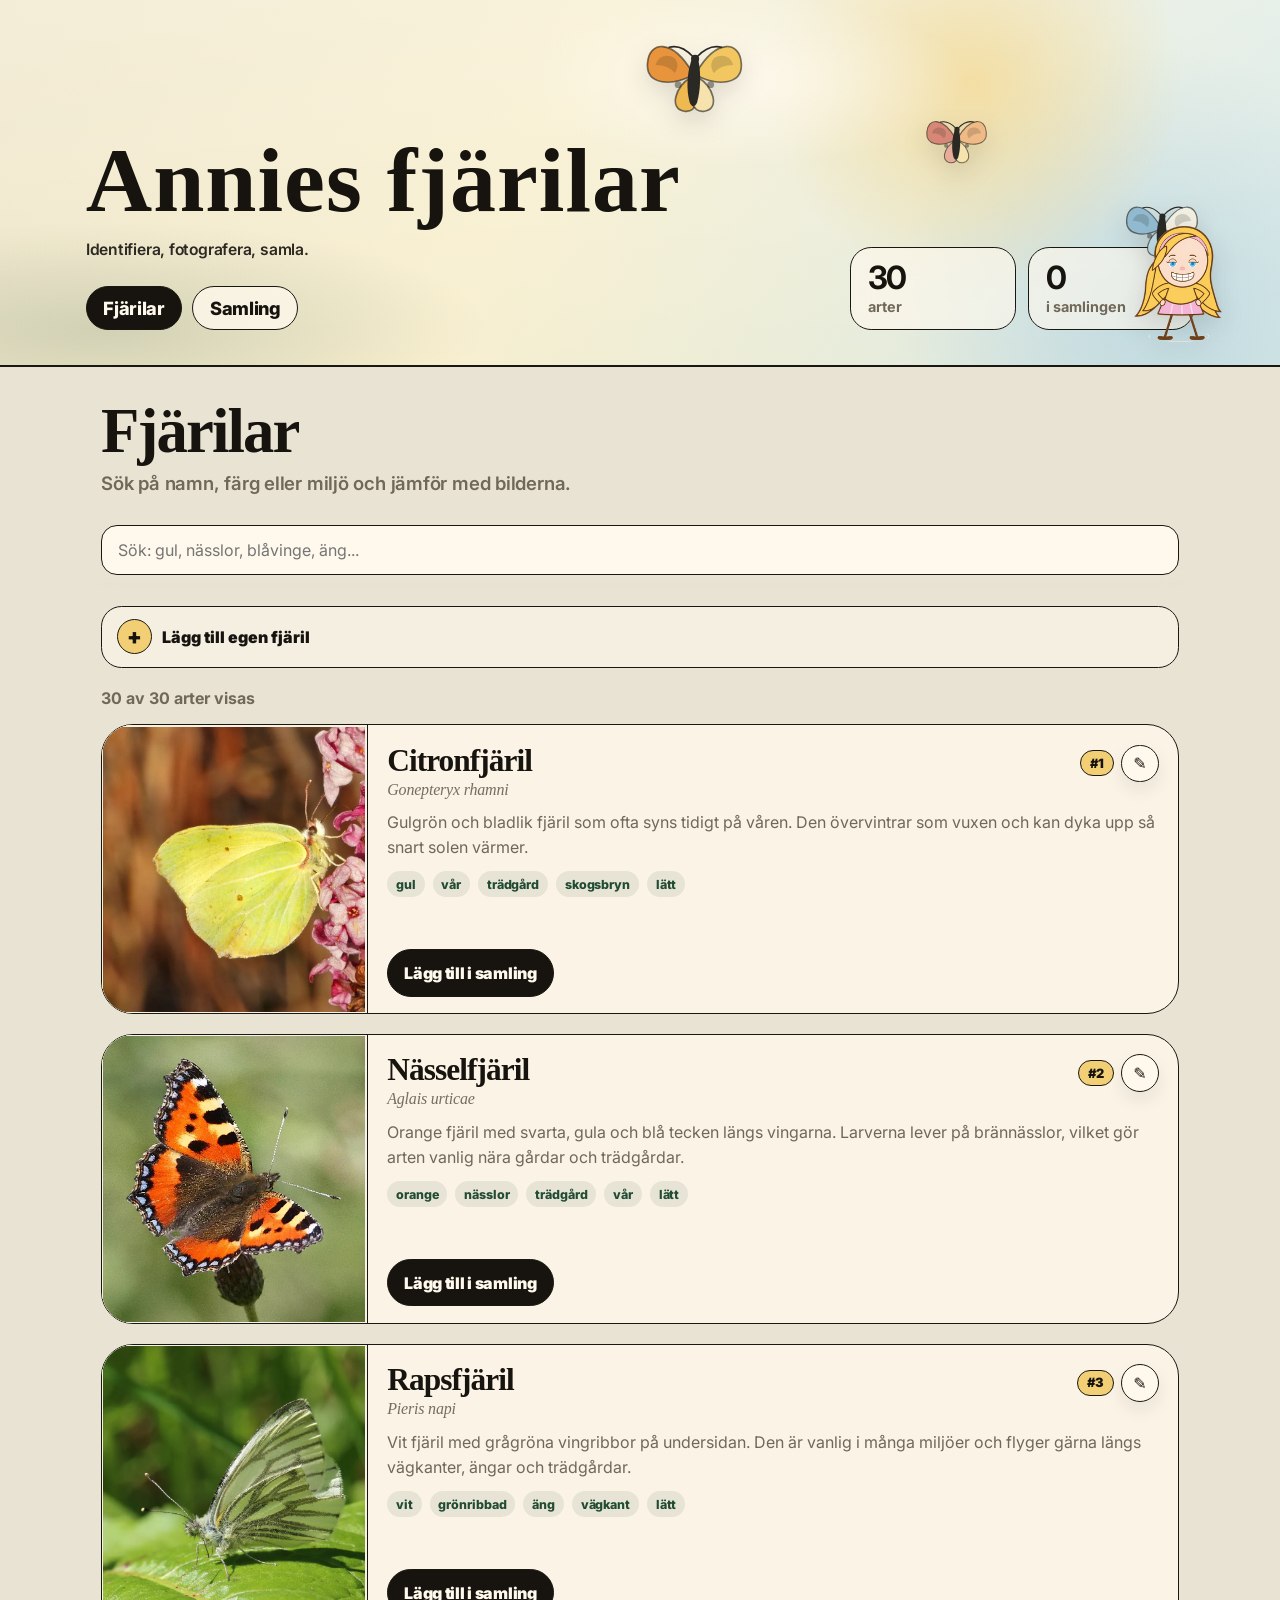
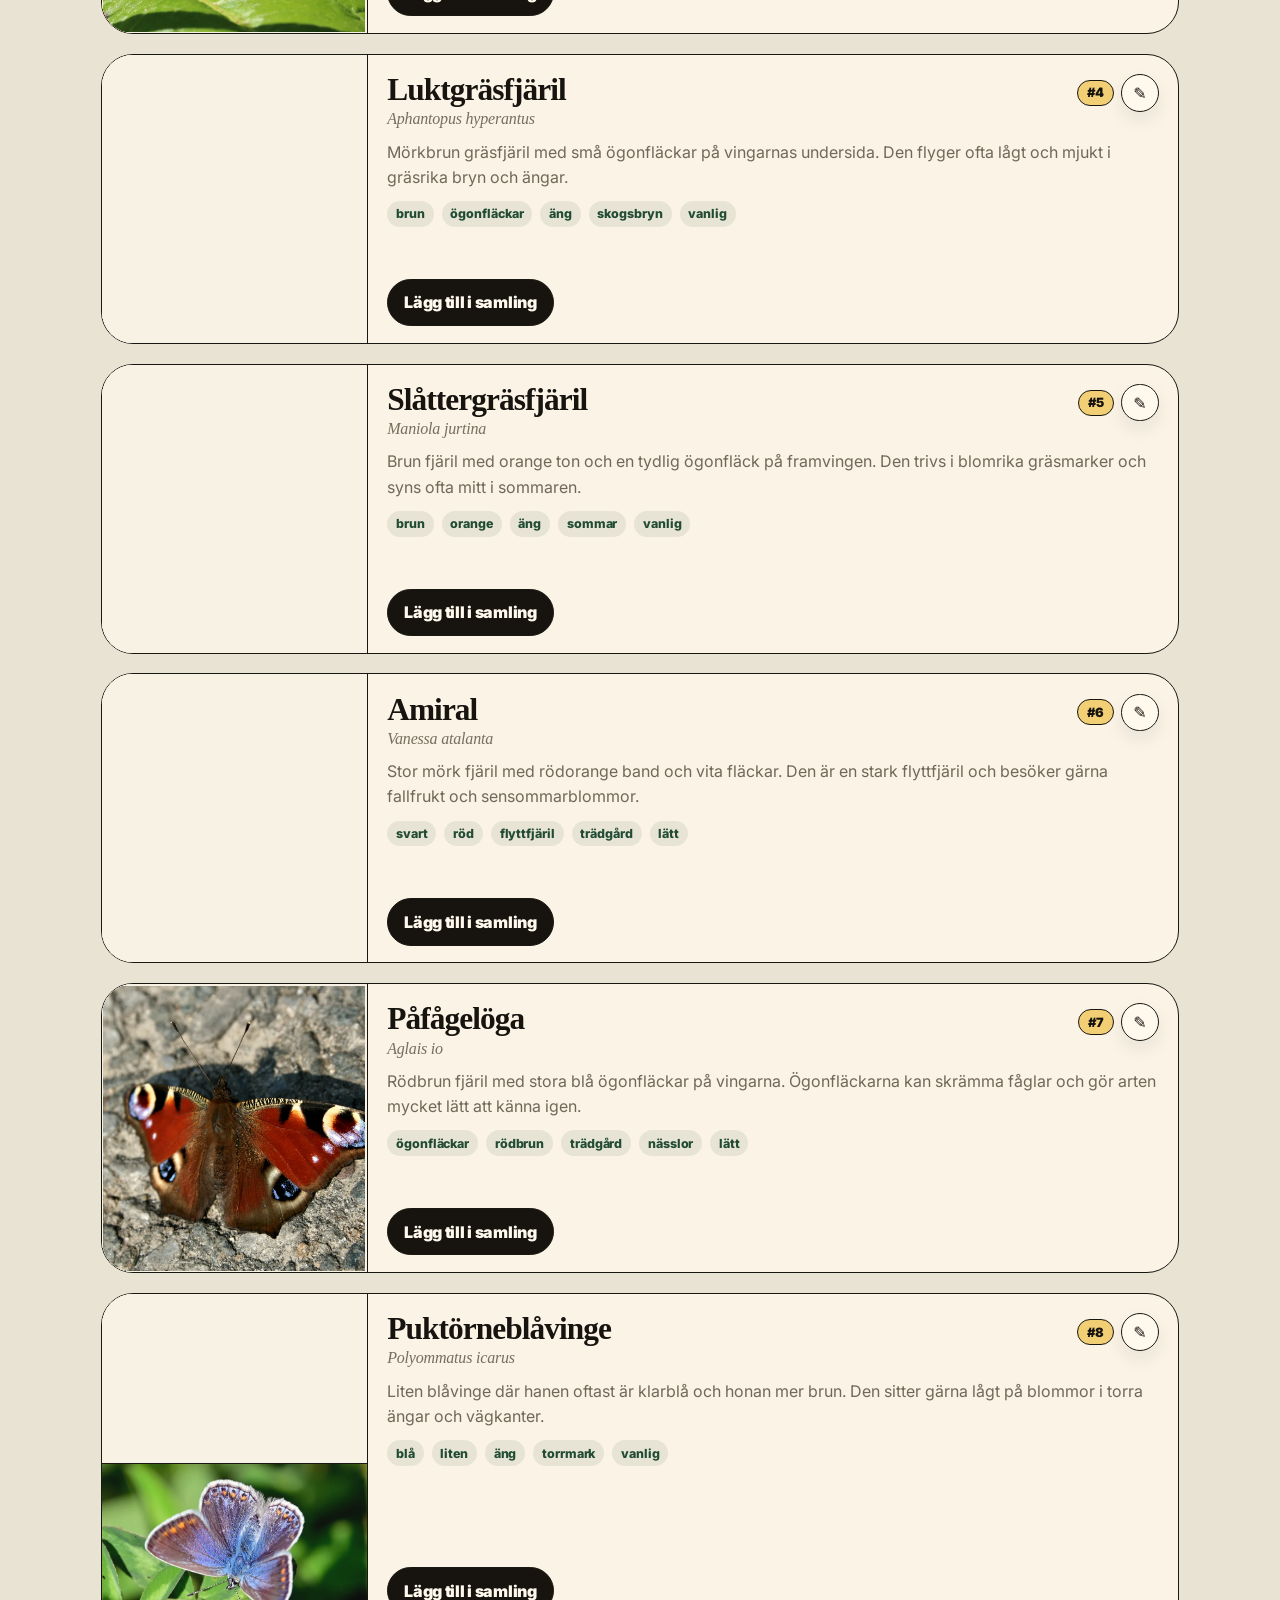
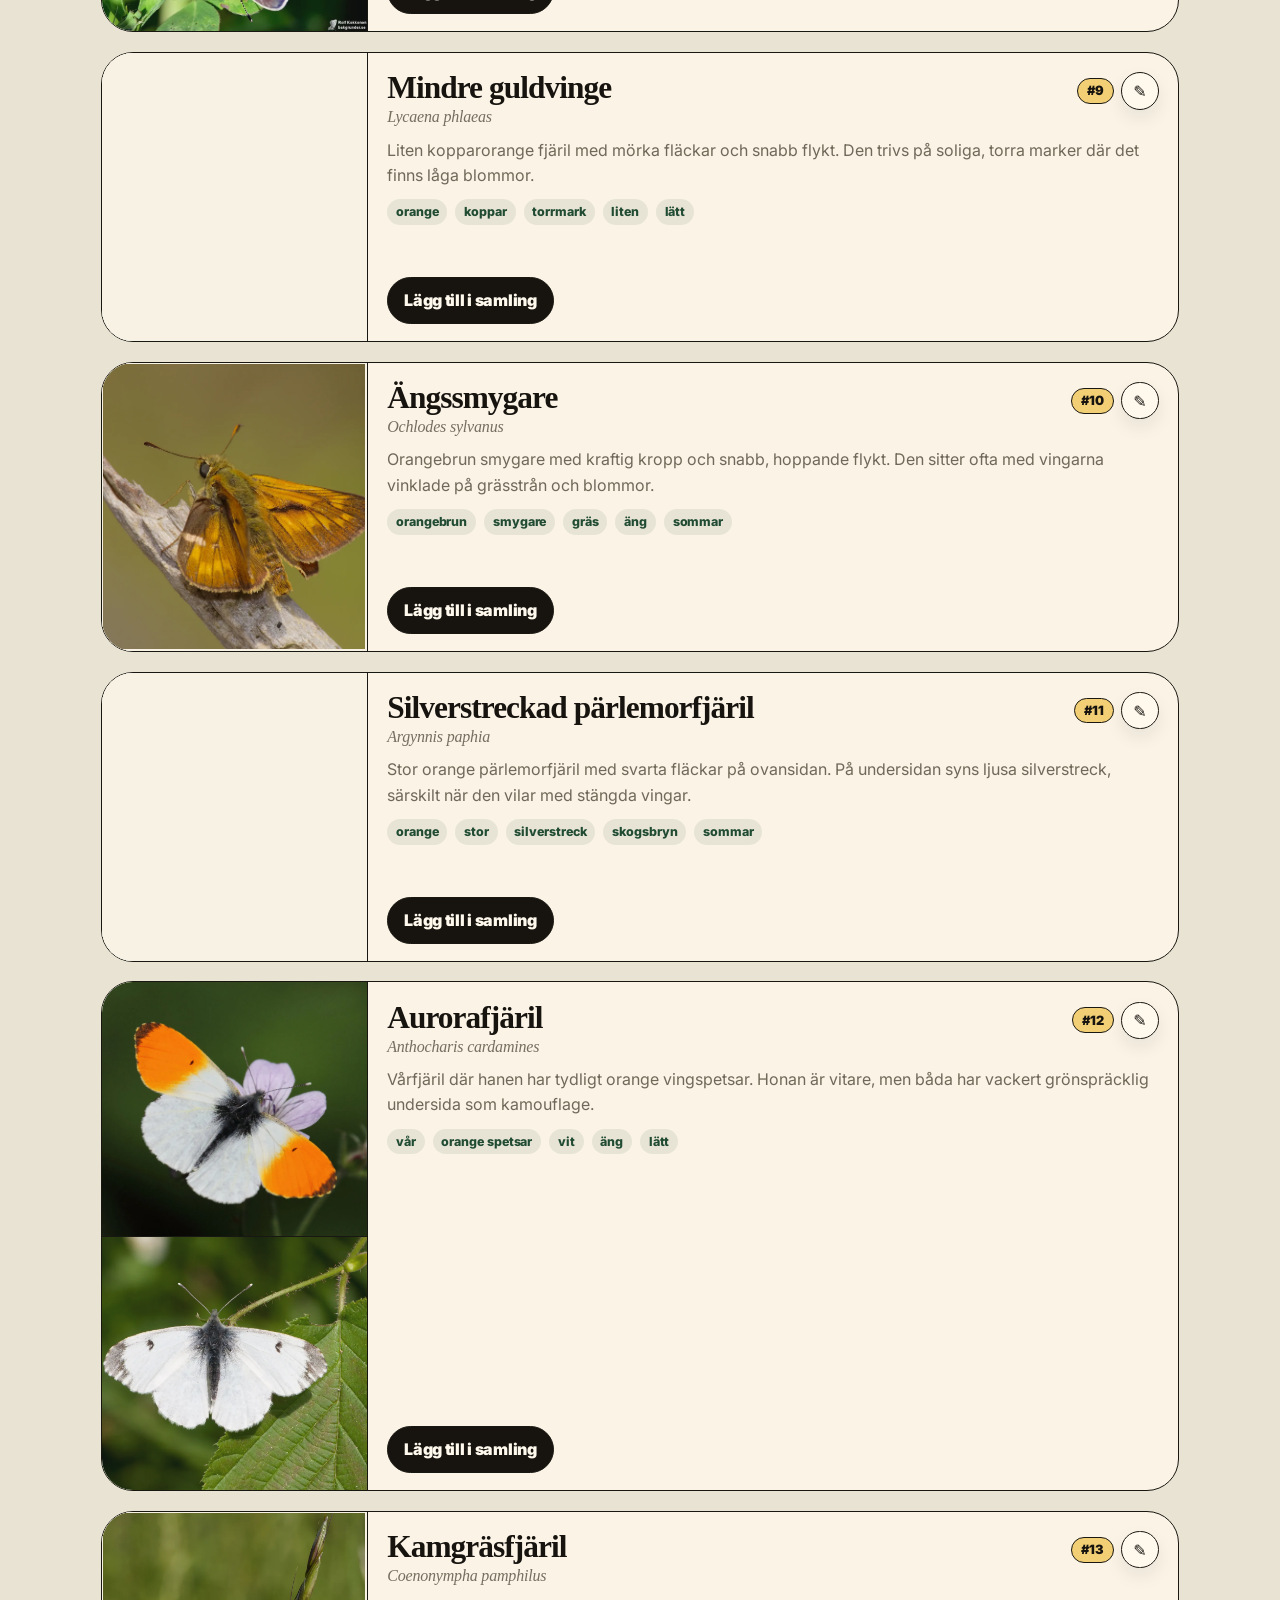
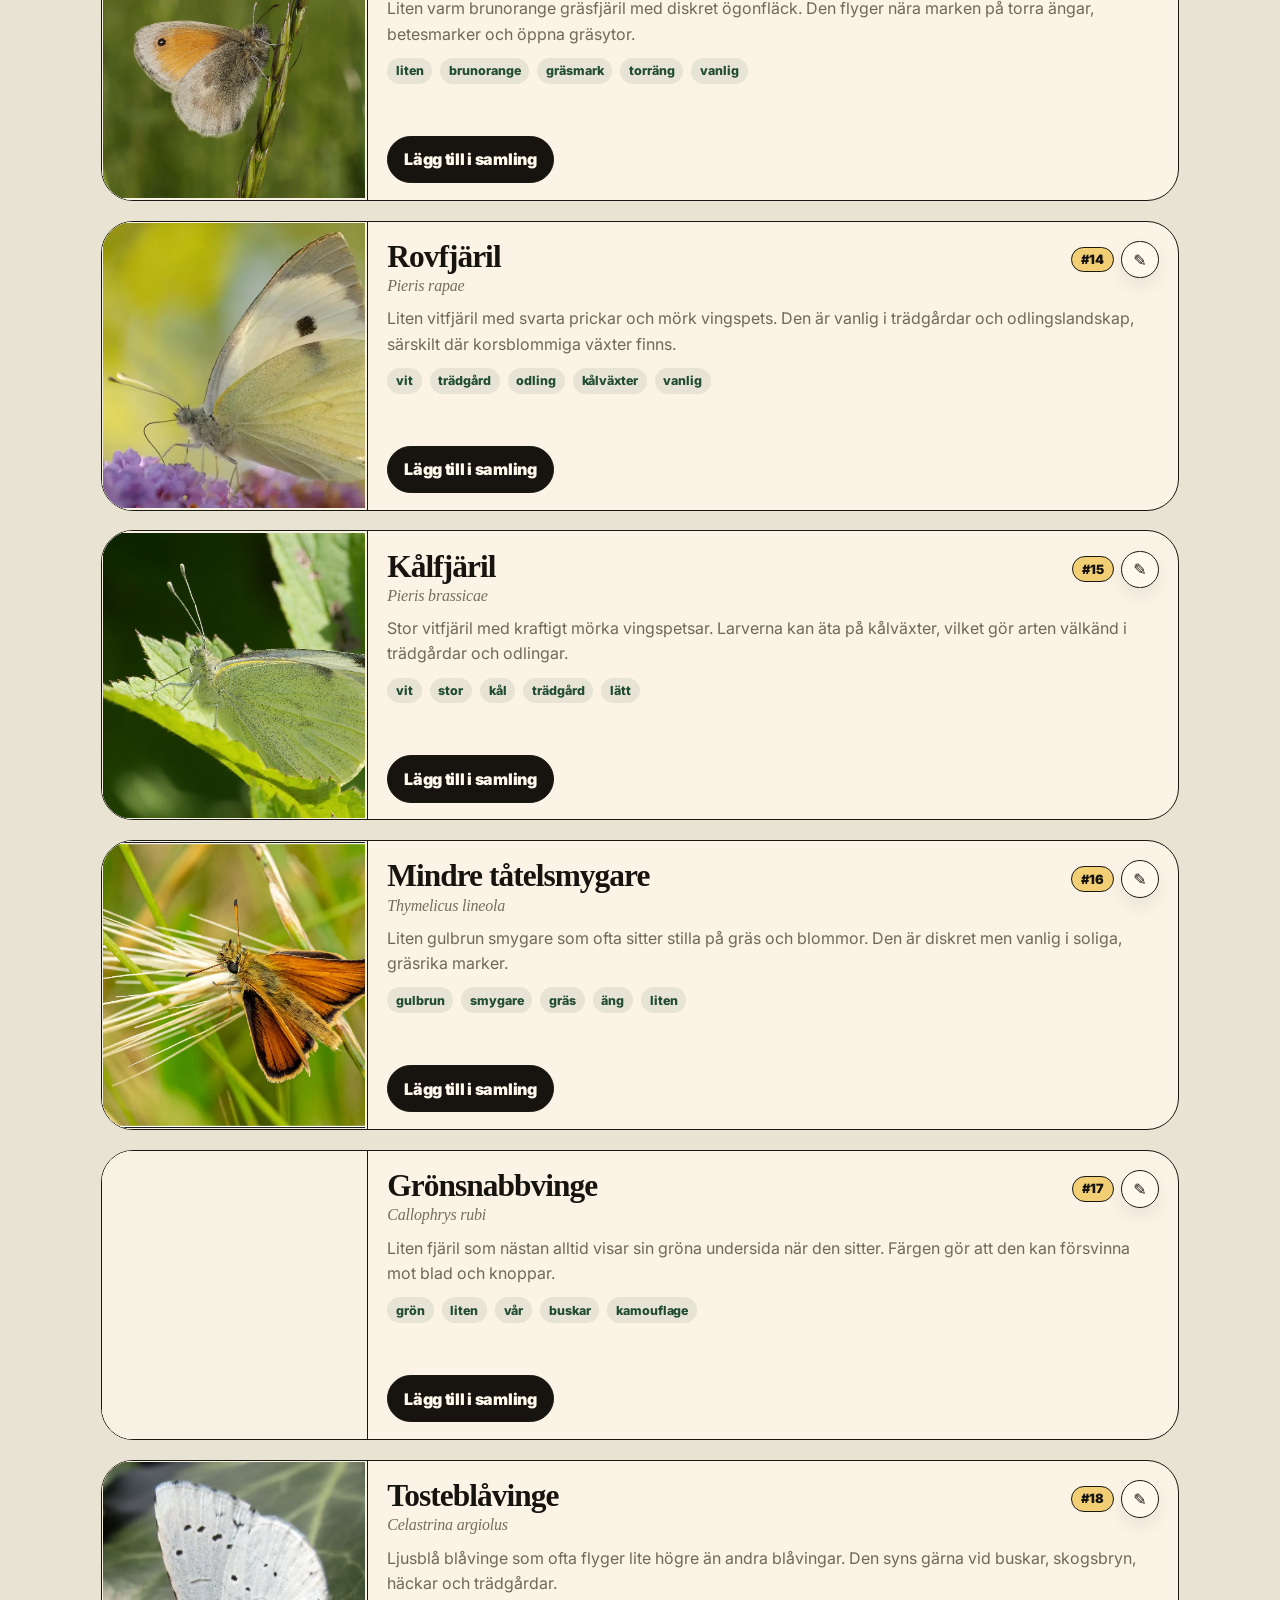
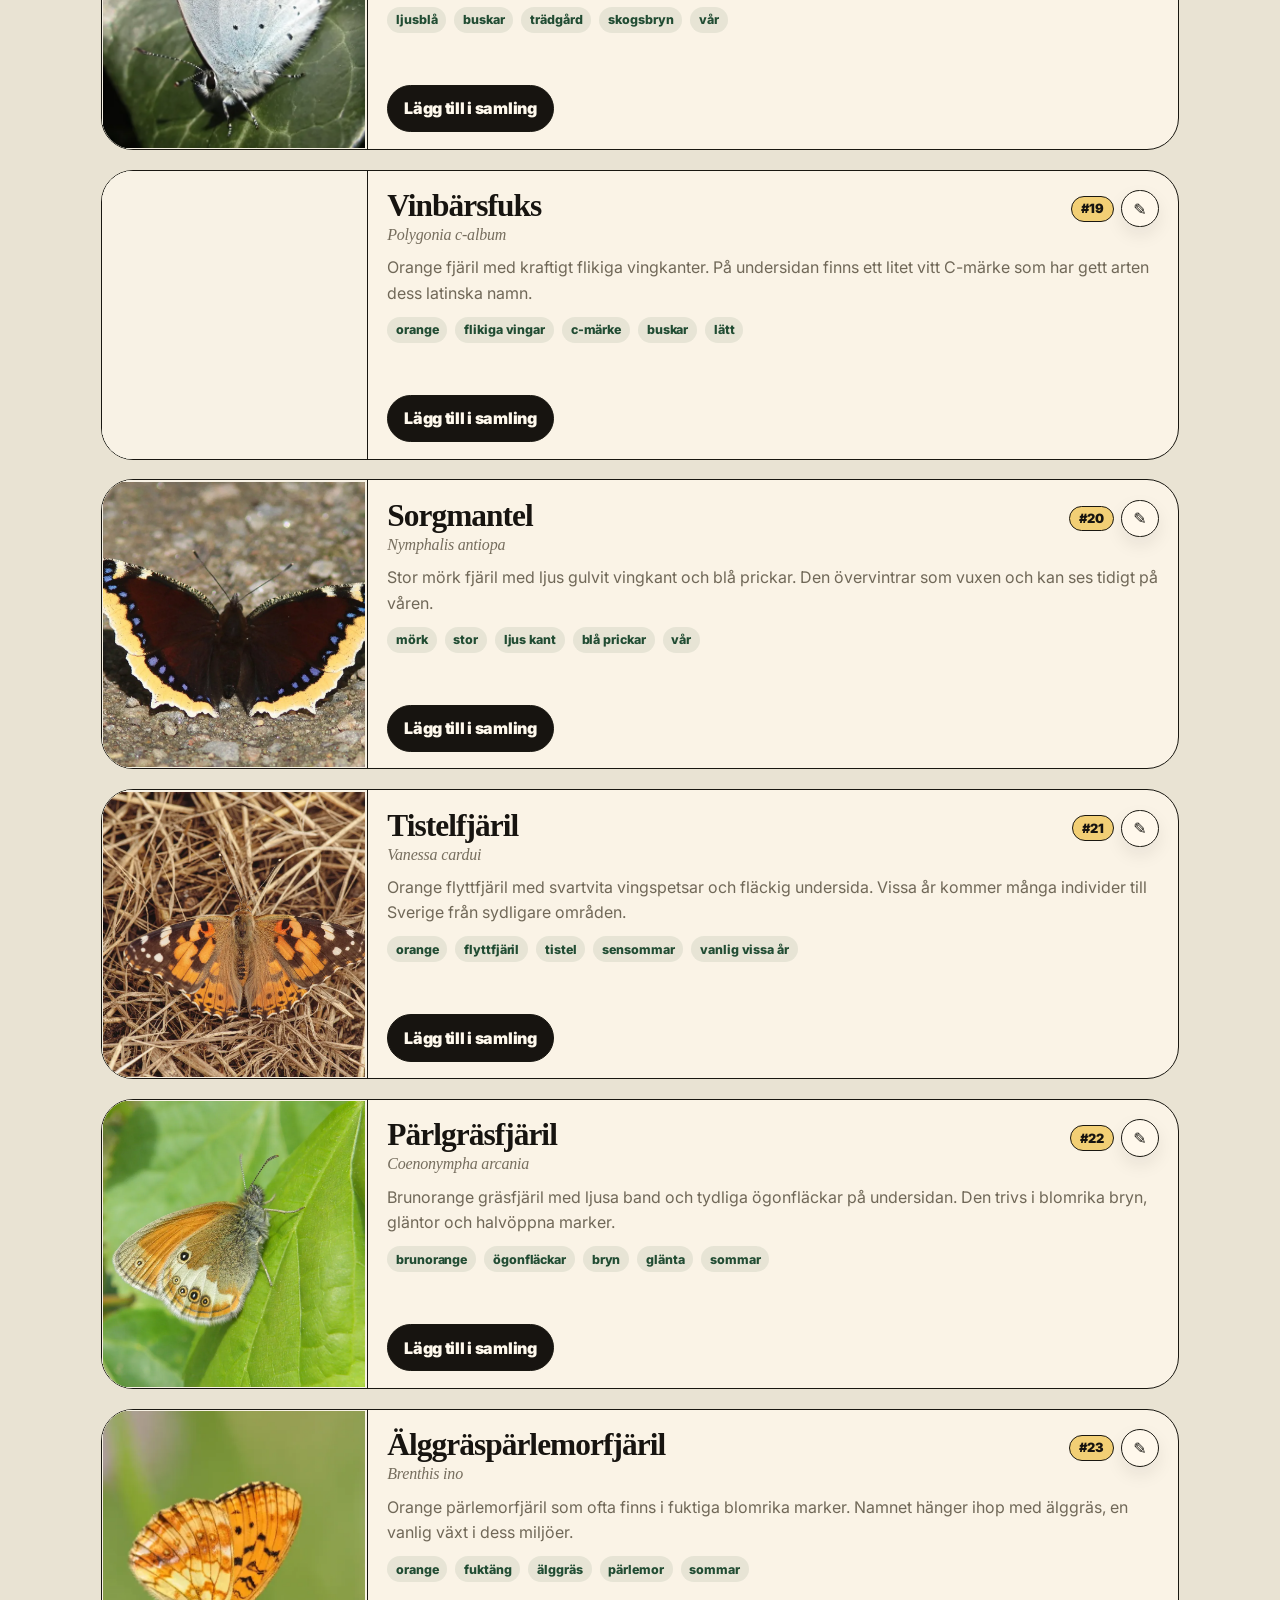
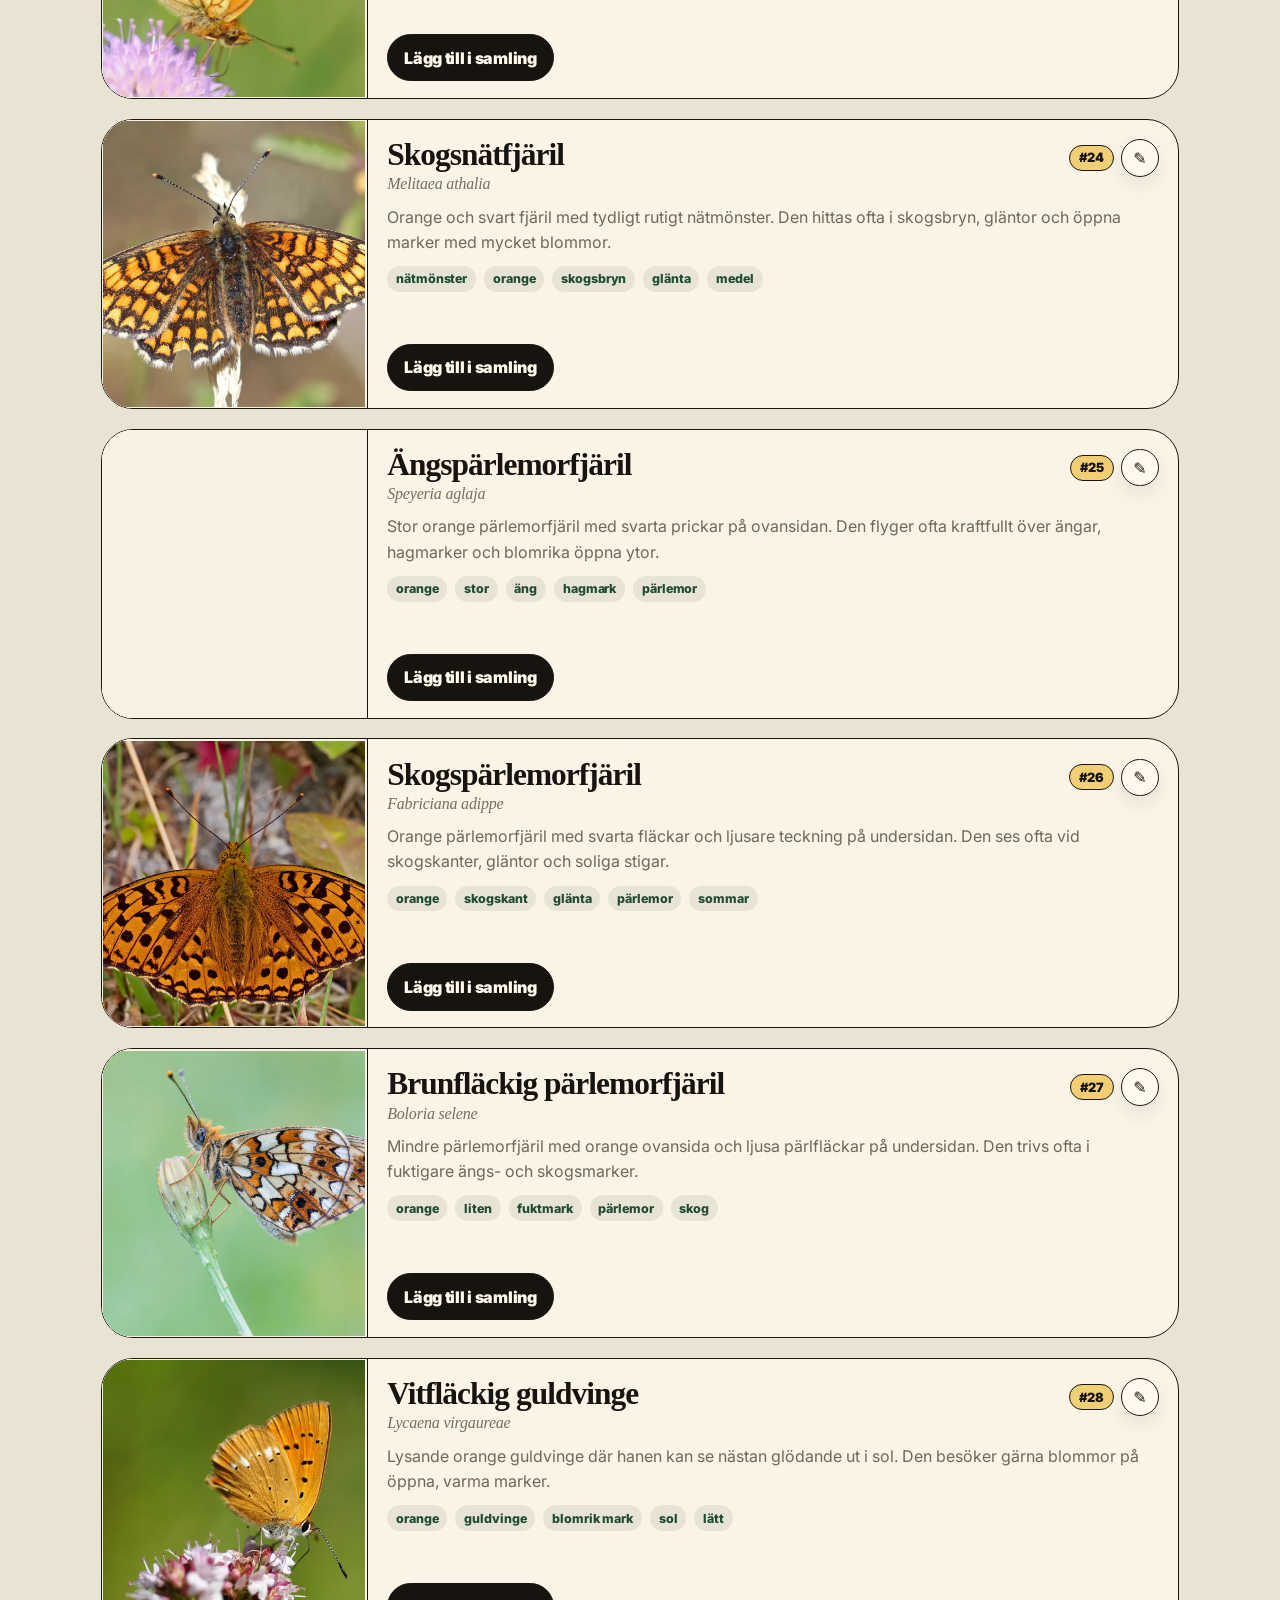
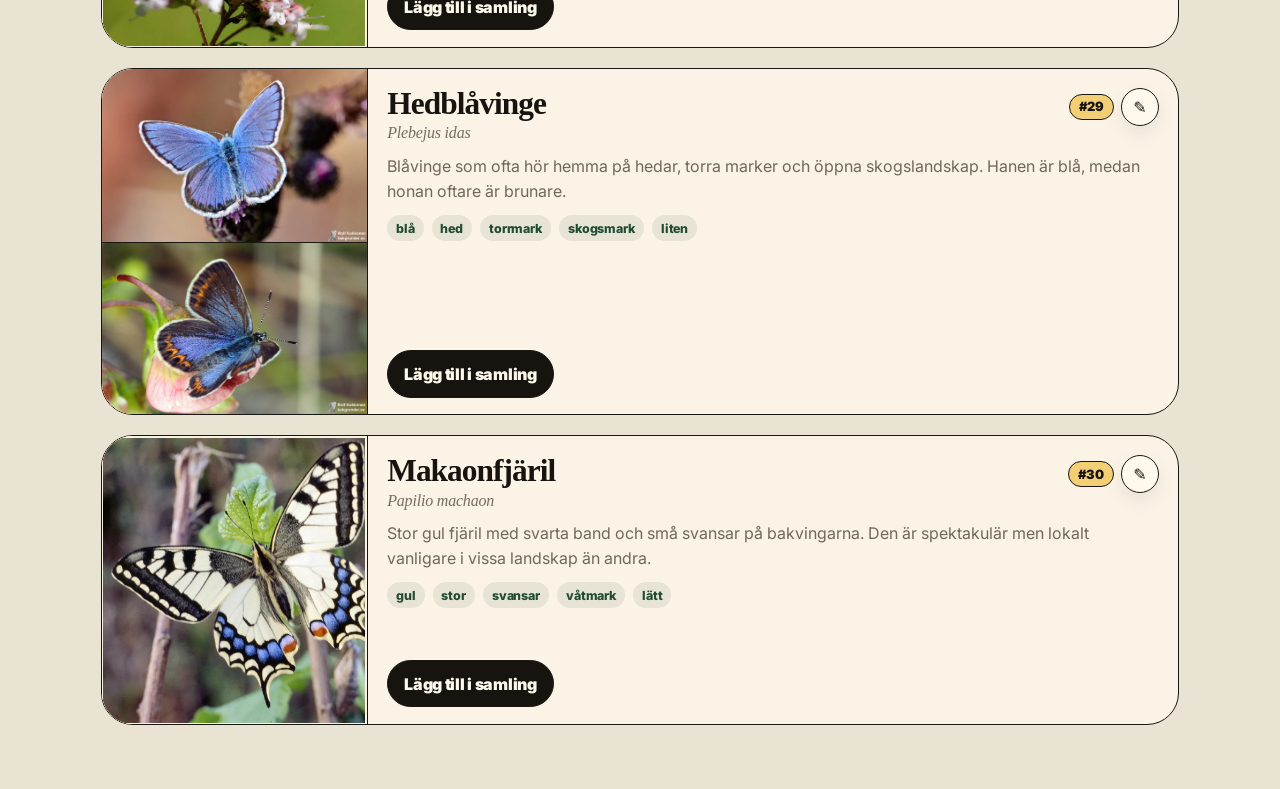
==== commit 06fd7351: "Fix capricious WebP image loading" ====
--- a/index.html
+++ b/index.html
@@ -13,14 +13,14 @@
     <meta name="apple-mobile-web-app-title" content="Annies Fjärilar" />
     <meta name="mobile-web-app-capable" content="yes" />
     <meta name="apple-mobile-web-app-capable" content="yes" />
-    <link rel="icon" href="./assets/favicon/favicon.ico?v=1.5.61" sizes="any" />
-    <link rel="icon" href="./assets/favicon/favicon.svg?v=1.5.61" type="image/svg+xml" />
-    <link rel="icon" type="image/png" sizes="32x32" href="./assets/favicon/favicon-32x32.png?v=1.5.61" />
-    <link rel="icon" type="image/png" sizes="16x16" href="./assets/favicon/favicon-16x16.png?v=1.5.61" />
-    <link rel="apple-touch-icon" sizes="180x180" href="./assets/apple/apple-touch-icon.png?v=1.5.61" />
-    <link rel="apple-touch-icon" sizes="167x167" href="./assets/apple/apple-touch-icon-167x167.png?v=1.5.61" />
-    <link rel="apple-touch-icon" sizes="152x152" href="./assets/apple/apple-touch-icon-152x152.png?v=1.5.61" />
-    <link rel="manifest" href="./manifest.webmanifest?v=1.5.61" />
+    <link rel="icon" href="./assets/favicon/favicon.ico?v=1.5.62" sizes="any" />
+    <link rel="icon" href="./assets/favicon/favicon.svg?v=1.5.62" type="image/svg+xml" />
+    <link rel="icon" type="image/png" sizes="32x32" href="./assets/favicon/favicon-32x32.png?v=1.5.62" />
+    <link rel="icon" type="image/png" sizes="16x16" href="./assets/favicon/favicon-16x16.png?v=1.5.62" />
+    <link rel="apple-touch-icon" sizes="180x180" href="./assets/apple/apple-touch-icon.png?v=1.5.62" />
+    <link rel="apple-touch-icon" sizes="167x167" href="./assets/apple/apple-touch-icon-167x167.png?v=1.5.62" />
+    <link rel="apple-touch-icon" sizes="152x152" href="./assets/apple/apple-touch-icon-152x152.png?v=1.5.62" />
+    <link rel="manifest" href="./manifest.webmanifest?v=1.5.62" />
     <link rel="preconnect" href="https://upload.wikimedia.org" crossorigin />
     <link rel="preconnect" href="https://fonts.googleapis.com" />
     <link rel="preconnect" href="https://fonts.gstatic.com" crossorigin />
@@ -30,7 +30,7 @@
       href="https://fonts.googleapis.com/css2?family=Inter:wght@400;500;600;700;800;900&display=swap"
       rel="stylesheet"
     />
-    <link rel="stylesheet" href="./styles.css?v=1.5.61" />
+    <link rel="stylesheet" href="./styles.css?v=1.5.62" />
   </head>
   <body>
     <div class="app-shell">
@@ -62,8 +62,8 @@
 
         <button class="annie-button" id="annie-button" type="button" aria-label="Tryck på Annie för en liten animation">
           <span class="annie-frame">
-            <img class="annie-img annie-img-open" src="assets/annie-refined-full-head.png?v=1.5.61" alt="Annie med lugna blå ögon, rosa hårband och ett brett tecknat tandgrin" />
-            <img class="annie-img annie-img-blink" src="assets/annie-refined-full-head-blink.png?v=1.5.61" alt="" aria-hidden="true" />
+            <img class="annie-img annie-img-open" src="assets/annie-refined-full-head.png?v=1.5.62" alt="Annie med lugna blå ögon, rosa hårband och ett brett tecknat tandgrin" />
+            <img class="annie-img annie-img-blink" src="assets/annie-refined-full-head-blink.png?v=1.5.62" alt="" aria-hidden="true" />
           </span>
         </button>
 
@@ -416,6 +416,6 @@
       <p>Tryck på bilden för att zooma lite.</p>
     </div>
 
-    <script src="./script.js?v=1.5.61" type="module"></script>
+    <script src="./script.js?v=1.5.62" type="module"></script>
   </body>
 </html>
